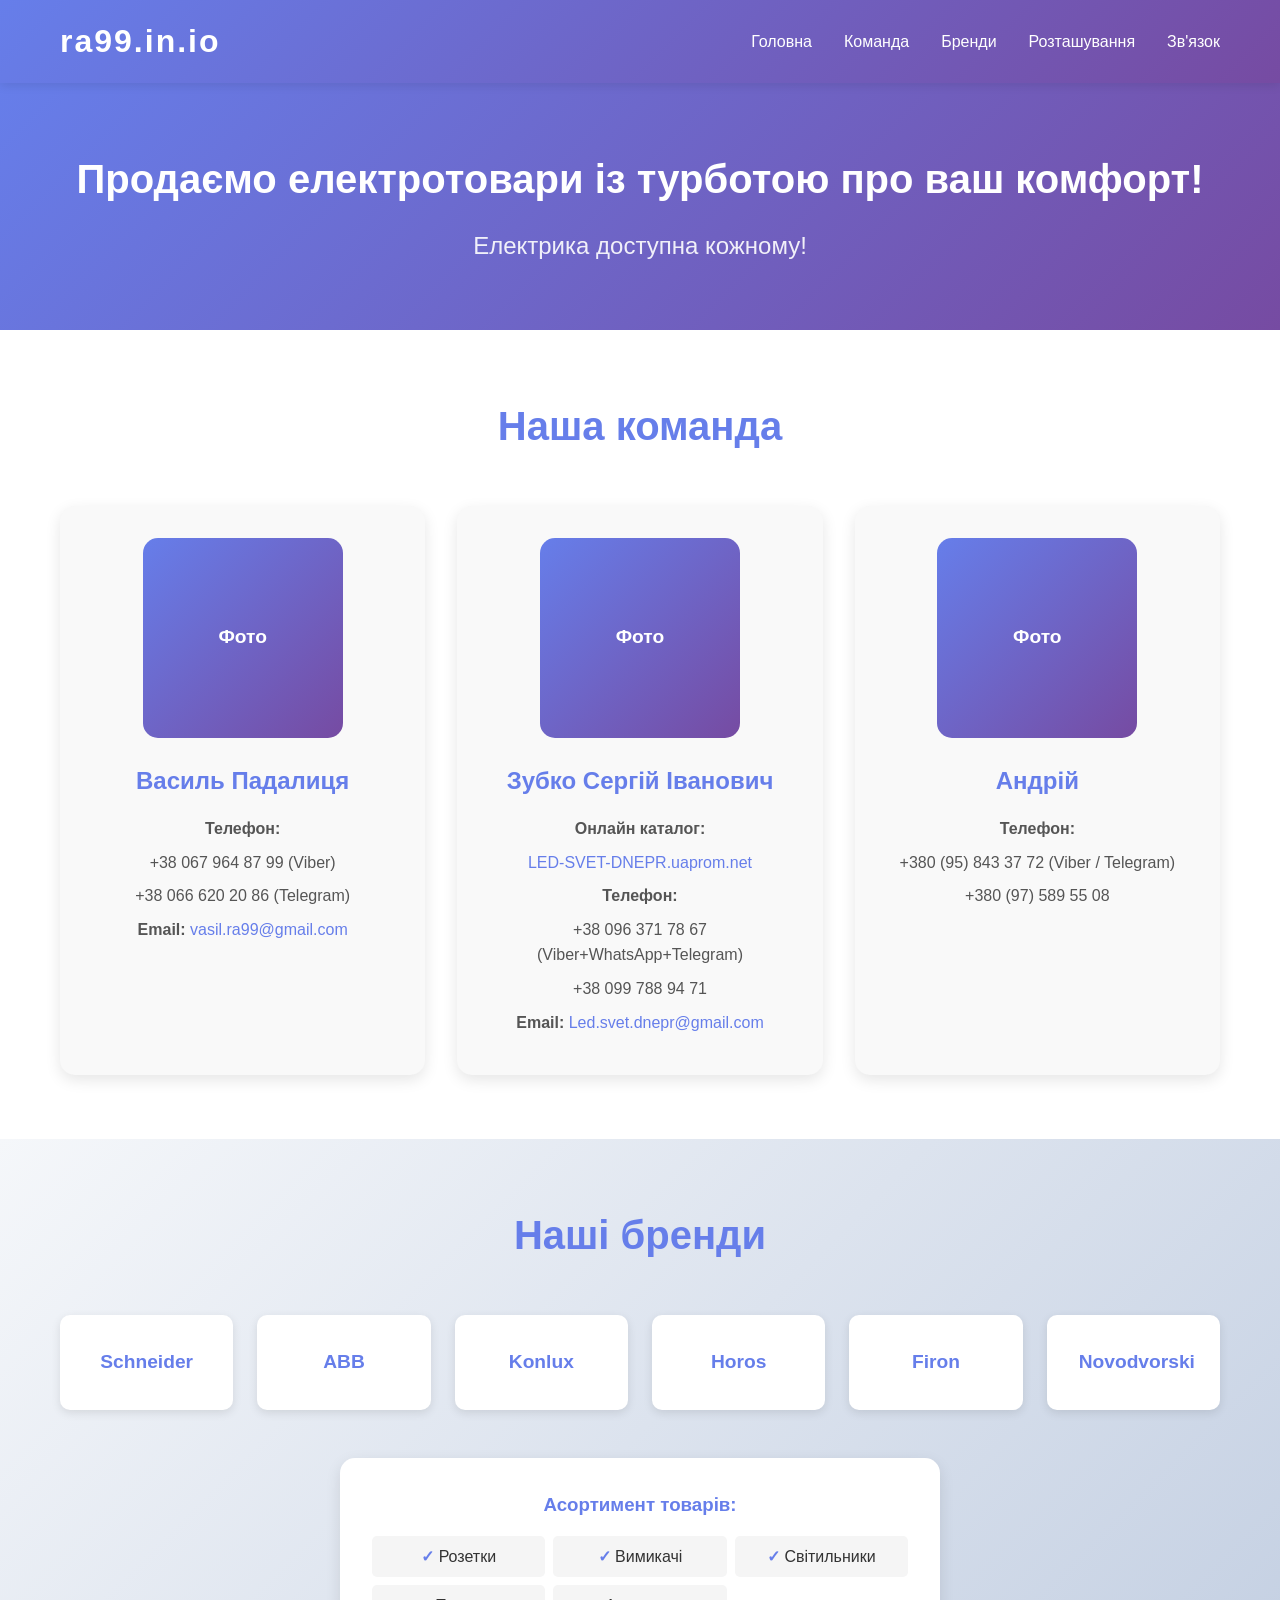
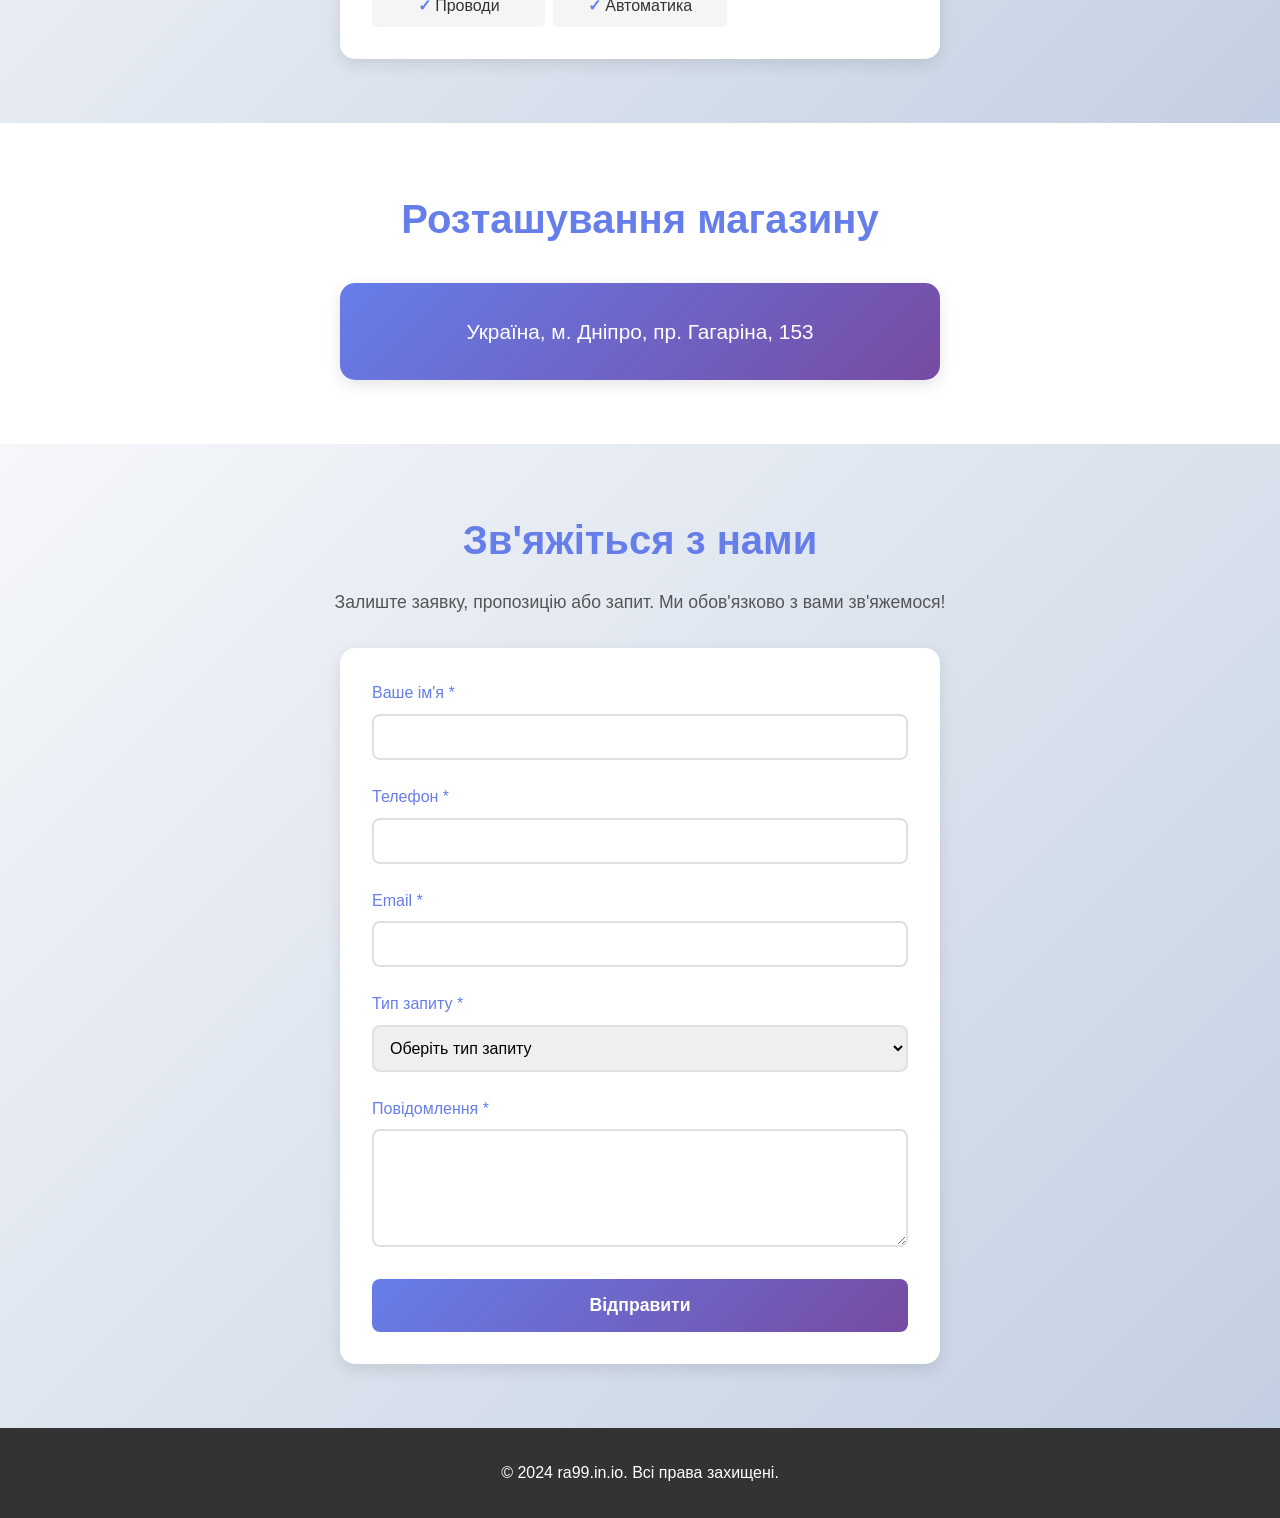
==== index.html @ a1eff592 "Add files via upload" ====
<!DOCTYPE html>
<html lang="uk">
<head>
    <meta charset="UTF-8">
    <meta name="viewport" content="width=device-width, initial-scale=1.0">
    <title>ra99.in.io - Електротовари</title>
    <link rel="stylesheet" href="styles.css">
</head>
<body>
    <header>
        <div class="container">
            <h1 class="logo">ra99.in.io</h1>
            <nav>
                <ul>
                    <li><a href="#home">Головна</a></li>
                    <li><a href="#team">Команда</a></li>
                    <li><a href="#brands">Бренди</a></li>
                    <li><a href="#location">Розташування</a></li>
                    <li><a href="#contact">Зв'язок</a></li>
                </ul>
            </nav>
        </div>
    </header>

    <main>
        <section id="home" class="hero">
            <div class="container">
                <h2>Продаємо електротовари із турботою про ваш комфорт!</h2>
                <p class="tagline">Електрика доступна кожному!</p>
            </div>
        </section>

        <section id="team" class="team-section">
            <div class="container">
                <h2>Наша команда</h2>
                <div class="team-grid">
                    <div class="team-member">
                        <div class="photo-placeholder">
                            <span>Фото</span>
                        </div>
                        <div class="member-info">
                            <h3>Василь Падалиця</h3>
                            <div class="contacts">
                                <p><strong>Телефон:</strong></p>
                                <p>+38 067 964 87 99 (Viber)</p>
                                <p>+38 066 620 20 86 (Telegram)</p>
                                <p><strong>Email:</strong> <a href="mailto:vasil.ra99@gmail.com">vasil.ra99@gmail.com</a></p>
                            </div>
                        </div>
                    </div>

                    <div class="team-member">
                        <div class="photo-placeholder">
                            <span>Фото</span>
                        </div>
                        <div class="member-info">
                            <h3>Зубко Сергій Іванович</h3>
                            <div class="contacts">
                                <p><strong>Онлайн каталог:</strong></p>
                                <p><a href="https://LED-SVET-DNEPR.uaprom.net" target="_blank">LED-SVET-DNEPR.uaprom.net</a></p>
                                <p><strong>Телефон:</strong></p>
                                <p>+38 096 371 78 67 (Viber+WhatsApp+Telegram)</p>
                                <p>+38 099 788 94 71</p>
                                <p><strong>Email:</strong> <a href="mailto:Led.svet.dnepr@gmail.com">Led.svet.dnepr@gmail.com</a></p>
                            </div>
                        </div>
                    </div>

                    <div class="team-member">
                        <div class="photo-placeholder">
                            <span>Фото</span>
                        </div>
                        <div class="member-info">
                            <h3>Андрій</h3>
                            <div class="contacts">
                                <p><strong>Телефон:</strong></p>
                                <p>+380 (95) 843 37 72 (Viber / Telegram)</p>
                                <p>+380 (97) 589 55 08</p>
                            </div>
                        </div>
                    </div>
                </div>
            </div>
        </section>

        <section id="brands" class="brands-section">
            <div class="container">
                <h2>Наші бренди</h2>
                <div class="brands-grid">
                    <div class="brand-card">Schneider</div>
                    <div class="brand-card">ABB</div>
                    <div class="brand-card">Konlux</div>
                    <div class="brand-card">Horos</div>
                    <div class="brand-card">Firon</div>
                    <div class="brand-card">Novodvorski</div>
                </div>
                <div class="products-info">
                    <h3>Асортимент товарів:</h3>
                    <ul>
                        <li>Розетки</li>
                        <li>Вимикачі</li>
                        <li>Світильники</li>
                        <li>Проводи</li>
                        <li>Автоматика</li>
                    </ul>
                </div>
            </div>
        </section>

        <section id="location" class="location-section">
            <div class="container">
                <h2>Розташування магазину</h2>
                <div class="address-card">
                    <p class="address">Україна, м. Дніпро, пр. Гагаріна, 153</p>
                </div>
            </div>
        </section>

        <section id="contact" class="contact-section">
            <div class="container">
                <h2>Зв'яжіться з нами</h2>
                <p class="form-description">Залиште заявку, пропозицію або запит. Ми обов'язково з вами зв'яжемося!</p>
                <form id="contactForm" class="contact-form">
                    <div class="form-group">
                        <label for="name">Ваше ім'я *</label>
                        <input type="text" id="name" name="name" required>
                    </div>
                    <div class="form-group">
                        <label for="phone">Телефон *</label>
                        <input type="tel" id="phone" name="phone" required>
                    </div>
                    <div class="form-group">
                        <label for="email">Email *</label>
                        <input type="email" id="email" name="email" required>
                    </div>
                    <div class="form-group">
                        <label for="type">Тип запиту *</label>
                        <select id="type" name="type" required>
                            <option value="">Оберіть тип запиту</option>
                            <option value="order">Замовлення</option>
                            <option value="proposal">Пропозиція</option>
                            <option value="review">Відгук</option>
                            <option value="complaint">Скарга</option>
                            <option value="other">Інше</option>
                        </select>
                    </div>
                    <div class="form-group">
                        <label for="message">Повідомлення *</label>
                        <textarea id="message" name="message" rows="5" required></textarea>
                    </div>
                    <button type="submit" class="submit-btn">Відправити</button>
                </form>
                <div id="formMessage" class="form-message"></div>
            </div>
        </section>
    </main>

    <footer>
        <div class="container">
            <p>&copy; 2024 ra99.in.io. Всі права захищені.</p>
        </div>
    </footer>

    <script src="script.js"></script>
</body>
</html>
---- styles.css ----
* {
    margin: 0;
    padding: 0;
    box-sizing: border-box;
}

body {
    font-family: 'Segoe UI', Tahoma, Geneva, Verdana, sans-serif;
    line-height: 1.6;
    color: #333;
    background-color: #f5f5f5;
}

.container {
    max-width: 1200px;
    margin: 0 auto;
    padding: 0 20px;
}

/* Header */
header {
    background: linear-gradient(135deg, #667eea 0%, #764ba2 100%);
    color: white;
    padding: 1rem 0;
    box-shadow: 0 2px 10px rgba(0,0,0,0.1);
    position: sticky;
    top: 0;
    z-index: 1000;
}

header .container {
    display: flex;
    justify-content: space-between;
    align-items: center;
}

.logo {
    font-size: 2rem;
    font-weight: bold;
    letter-spacing: 2px;
}

nav ul {
    list-style: none;
    display: flex;
    gap: 2rem;
}

nav a {
    color: white;
    text-decoration: none;
    font-weight: 500;
    transition: opacity 0.3s;
}

nav a:hover {
    opacity: 0.8;
}

/* Hero Section */
.hero {
    background: linear-gradient(135deg, #667eea 0%, #764ba2 100%);
    color: white;
    padding: 4rem 0;
    text-align: center;
}

.hero h2 {
    font-size: 2.5rem;
    margin-bottom: 1rem;
}

.tagline {
    font-size: 1.5rem;
    opacity: 0.9;
}

/* Team Section */
.team-section {
    padding: 4rem 0;
    background: white;
}

.team-section h2 {
    text-align: center;
    font-size: 2.5rem;
    margin-bottom: 3rem;
    color: #667eea;
}

.team-grid {
    display: grid;
    grid-template-columns: repeat(auto-fit, minmax(300px, 1fr));
    gap: 2rem;
}

.team-member {
    background: #f9f9f9;
    border-radius: 15px;
    padding: 2rem;
    box-shadow: 0 5px 15px rgba(0,0,0,0.1);
    transition: transform 0.3s, box-shadow 0.3s;
}

.team-member:hover {
    transform: translateY(-5px);
    box-shadow: 0 10px 25px rgba(0,0,0,0.15);
}

.photo-placeholder {
    width: 200px;
    height: 200px;
    margin: 0 auto 1.5rem;
    background: linear-gradient(135deg, #667eea 0%, #764ba2 100%);
    border-radius: 15px;
    display: flex;
    align-items: center;
    justify-content: center;
    color: white;
    font-size: 1.2rem;
    font-weight: bold;
}

.member-info h3 {
    color: #667eea;
    margin-bottom: 1rem;
    font-size: 1.5rem;
    text-align: center;
}

.contacts {
    text-align: center;
}

.contacts p {
    margin: 0.5rem 0;
    color: #555;
}

.contacts a {
    color: #667eea;
    text-decoration: none;
}

.contacts a:hover {
    text-decoration: underline;
}

/* Brands Section */
.brands-section {
    padding: 4rem 0;
    background: linear-gradient(135deg, #f5f7fa 0%, #c3cfe2 100%);
}

.brands-section h2 {
    text-align: center;
    font-size: 2.5rem;
    margin-bottom: 3rem;
    color: #667eea;
}

.brands-grid {
    display: grid;
    grid-template-columns: repeat(auto-fit, minmax(150px, 1fr));
    gap: 1.5rem;
    margin-bottom: 3rem;
}

.brand-card {
    background: white;
    padding: 2rem;
    border-radius: 10px;
    text-align: center;
    font-weight: bold;
    font-size: 1.2rem;
    color: #667eea;
    box-shadow: 0 3px 10px rgba(0,0,0,0.1);
    transition: transform 0.3s, box-shadow 0.3s;
}

.brand-card:hover {
    transform: translateY(-5px);
    box-shadow: 0 5px 20px rgba(0,0,0,0.15);
}

.products-info {
    background: white;
    padding: 2rem;
    border-radius: 15px;
    box-shadow: 0 5px 15px rgba(0,0,0,0.1);
    max-width: 600px;
    margin: 0 auto;
}

.products-info h3 {
    color: #667eea;
    margin-bottom: 1rem;
    text-align: center;
}

.products-info ul {
    list-style: none;
    display: grid;
    grid-template-columns: repeat(auto-fit, minmax(150px, 1fr));
    gap: 0.5rem;
}

.products-info li {
    padding: 0.5rem;
    background: #f5f5f5;
    border-radius: 5px;
    text-align: center;
}

.products-info li:before {
    content: "✓ ";
    color: #667eea;
    font-weight: bold;
}

/* Location Section */
.location-section {
    padding: 4rem 0;
    background: white;
}

.location-section h2 {
    text-align: center;
    font-size: 2.5rem;
    margin-bottom: 2rem;
    color: #667eea;
}

.address-card {
    background: linear-gradient(135deg, #667eea 0%, #764ba2 100%);
    color: white;
    padding: 2rem;
    border-radius: 15px;
    text-align: center;
    max-width: 600px;
    margin: 0 auto;
    box-shadow: 0 5px 15px rgba(0,0,0,0.1);
}

.address {
    font-size: 1.3rem;
    font-weight: 500;
}

/* Contact Section */
.contact-section {
    padding: 4rem 0;
    background: linear-gradient(135deg, #f5f7fa 0%, #c3cfe2 100%);
}

.contact-section h2 {
    text-align: center;
    font-size: 2.5rem;
    margin-bottom: 1rem;
    color: #667eea;
}

.form-description {
    text-align: center;
    margin-bottom: 2rem;
    color: #555;
    font-size: 1.1rem;
}

.contact-form {
    max-width: 600px;
    margin: 0 auto;
    background: white;
    padding: 2rem;
    border-radius: 15px;
    box-shadow: 0 5px 15px rgba(0,0,0,0.1);
}

.form-group {
    margin-bottom: 1.5rem;
}

.form-group label {
    display: block;
    margin-bottom: 0.5rem;
    color: #667eea;
    font-weight: 500;
}

.form-group input,
.form-group select,
.form-group textarea {
    width: 100%;
    padding: 0.75rem;
    border: 2px solid #e0e0e0;
    border-radius: 8px;
    font-size: 1rem;
    transition: border-color 0.3s;
    font-family: inherit;
}

.form-group input:focus,
.form-group select:focus,
.form-group textarea:focus {
    outline: none;
    border-color: #667eea;
}

.submit-btn {
    width: 100%;
    padding: 1rem;
    background: linear-gradient(135deg, #667eea 0%, #764ba2 100%);
    color: white;
    border: none;
    border-radius: 8px;
    font-size: 1.1rem;
    font-weight: bold;
    cursor: pointer;
    transition: transform 0.3s, box-shadow 0.3s;
}

.submit-btn:hover {
    transform: translateY(-2px);
    box-shadow: 0 5px 15px rgba(102, 126, 234, 0.4);
}

.submit-btn:active {
    transform: translateY(0);
}

.form-message {
    margin-top: 1rem;
    padding: 1rem;
    border-radius: 8px;
    text-align: center;
    display: none;
}

.form-message.success {
    background: #d4edda;
    color: #155724;
    border: 1px solid #c3e6cb;
    display: block;
}

.form-message.error {
    background: #f8d7da;
    color: #721c24;
    border: 1px solid #f5c6cb;
    display: block;
}

/* Footer */
footer {
    background: #333;
    color: white;
    text-align: center;
    padding: 2rem 0;
}

/* Responsive */
@media (max-width: 768px) {
    header .container {
        flex-direction: column;
        gap: 1rem;
    }

    nav ul {
        flex-direction: column;
        gap: 0.5rem;
        text-align: center;
    }

    .hero h2 {
        font-size: 1.8rem;
    }

    .tagline {
        font-size: 1.2rem;
    }

    .team-grid {
        grid-template-columns: 1fr;
    }

    .brands-grid {
        grid-template-columns: repeat(2, 1fr);
    }
}
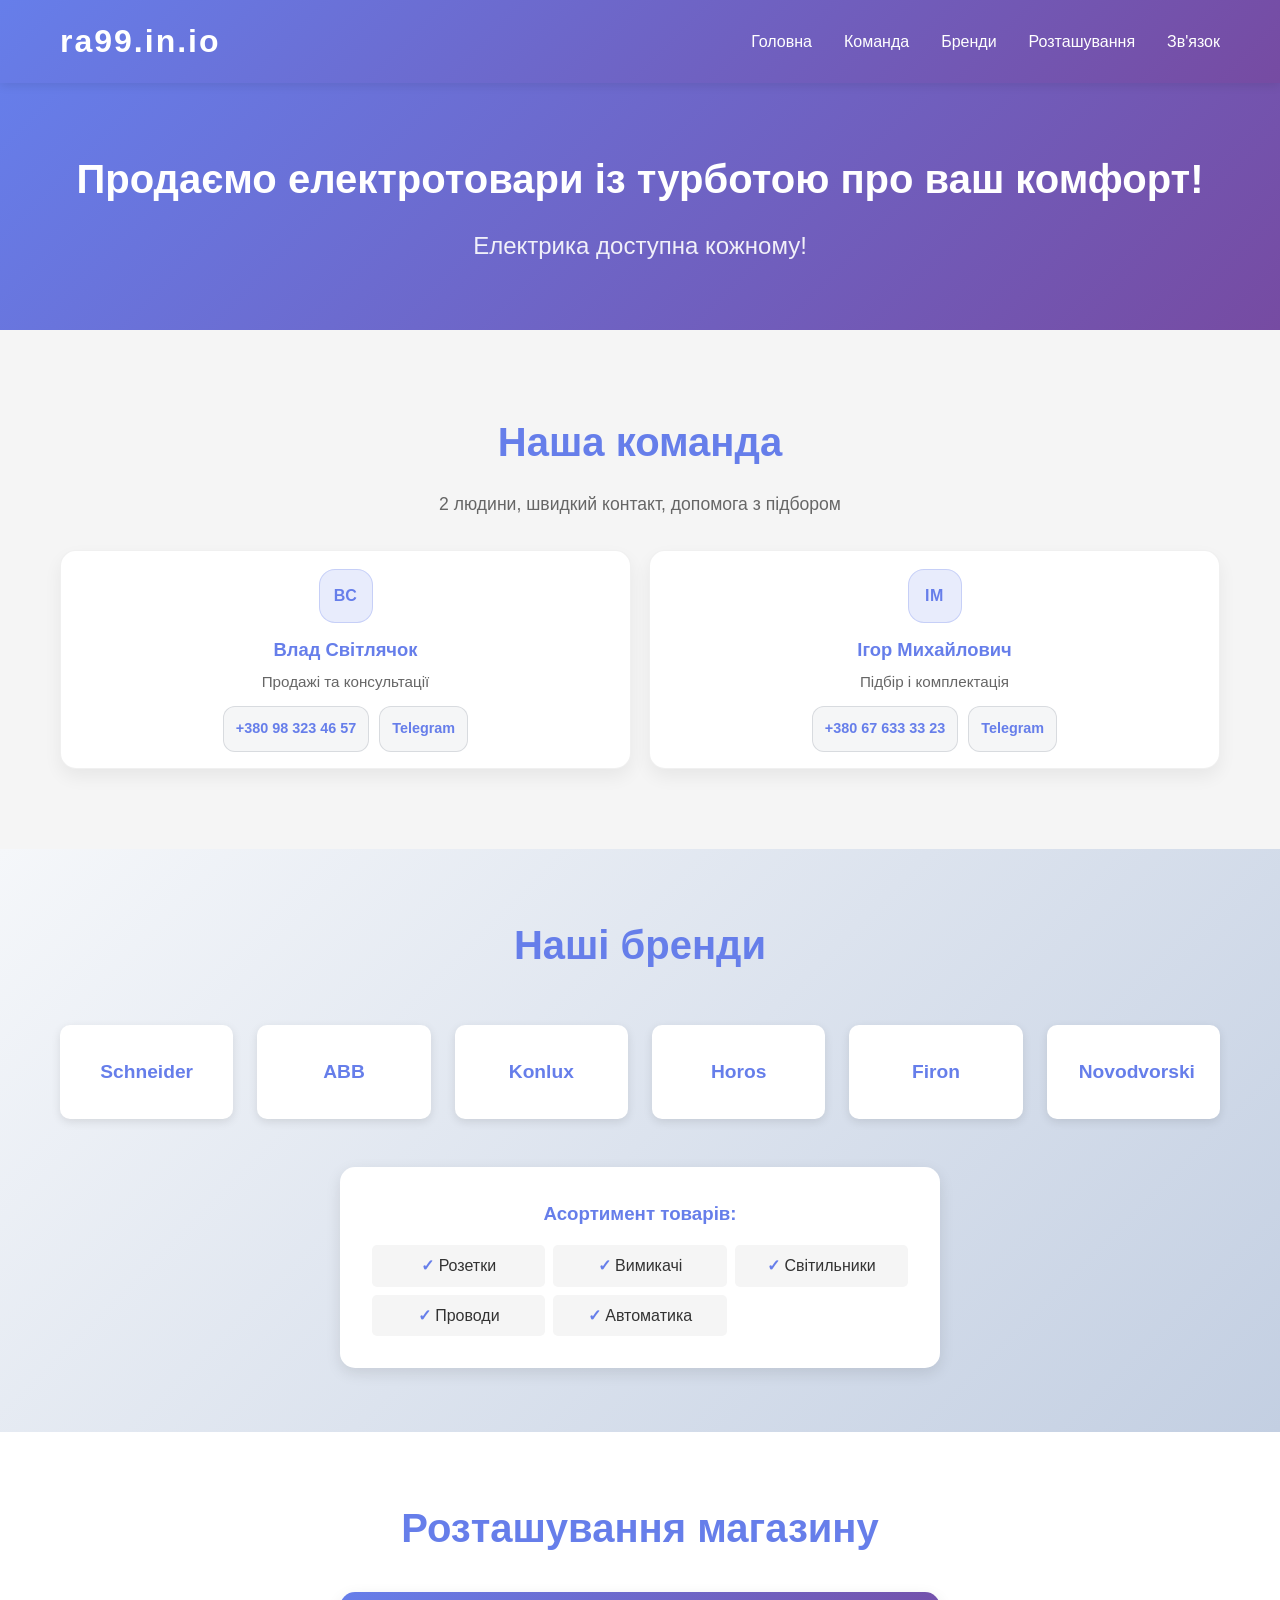
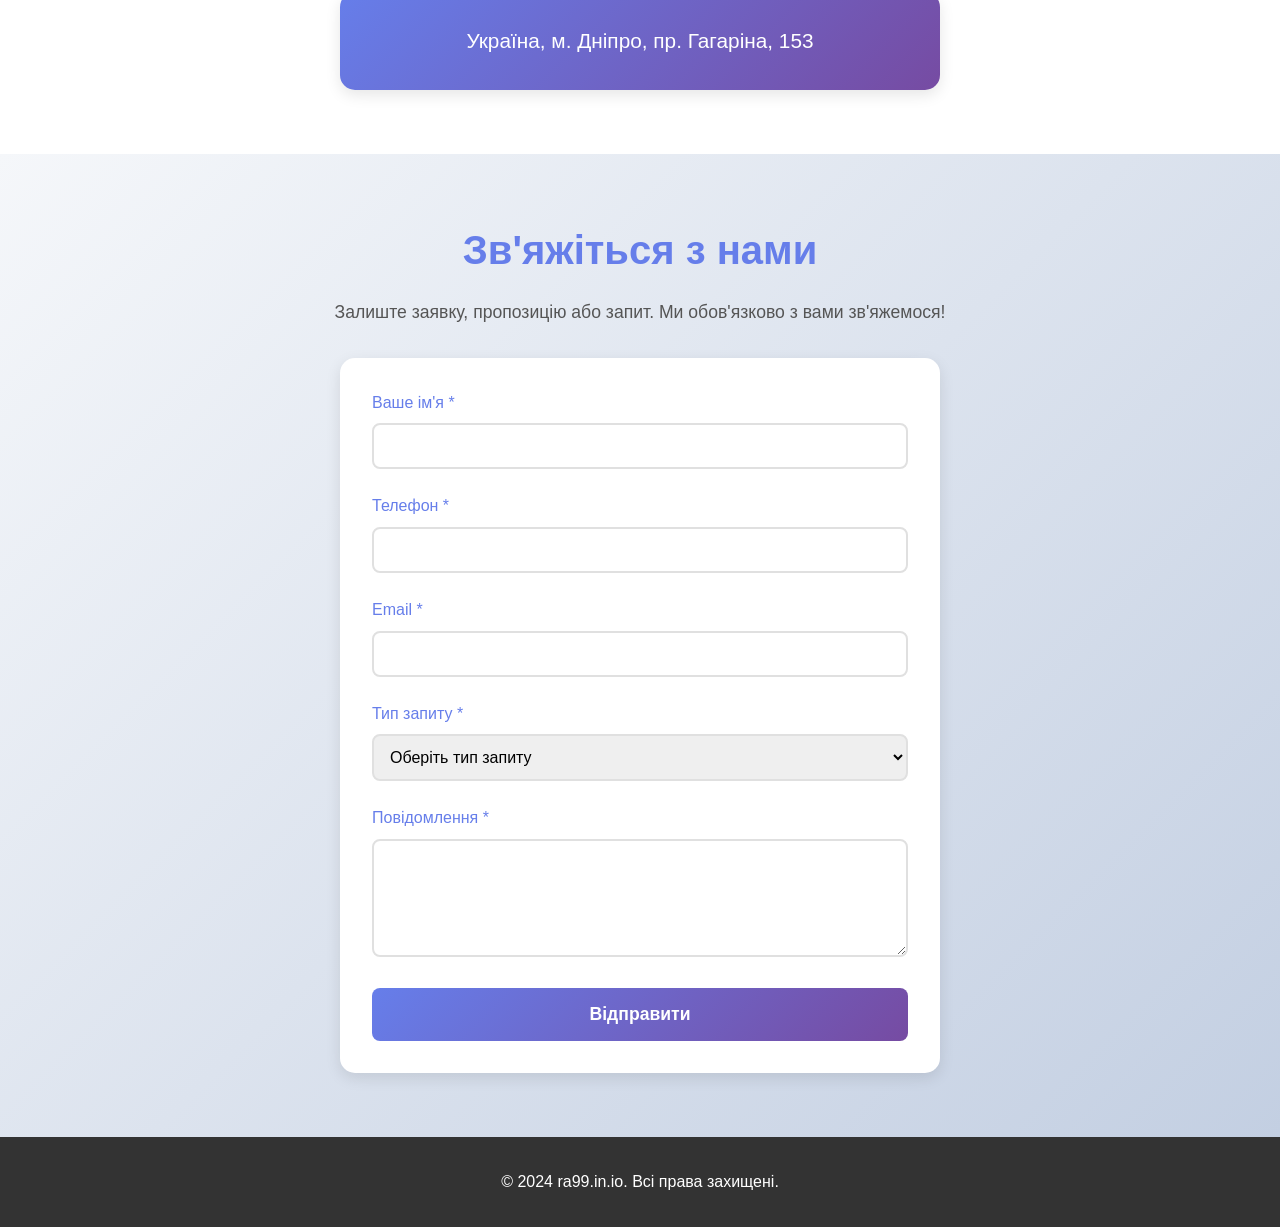
==== commit 07e75dce: "Add files via upload" ====
--- a/index.html
+++ b/index.html
@@ -1,5 +1,5 @@
 <!DOCTYPE html>
-<html lang="uk">
+<html lang="uk" id="htmlLang">
 <head>
     <meta charset="UTF-8">
     <meta name="viewport" content="width=device-width, initial-scale=1.0">
@@ -30,55 +30,39 @@
             </div>
         </section>
 
-        <section id="team" class="team-section">
+        <section class="team" id="team">
             <div class="container">
-                <h2>Наша команда</h2>
+                <h2 class="section-title" data-i18n="team.title">Наша команда</h2>
+                <p class="section-subtitle" data-i18n="team.subtitle">2 человека, быстрый контакт, помощь с подбором</p>
+
                 <div class="team-grid">
-                    <div class="team-member">
-                        <div class="photo-placeholder">
-                            <span>Фото</span>
+                    <!-- Влад -->
+                    <article class="team-card">
+                        <div class="avatar">ВС</div>
+                        <h3 class="team-name" data-i18n="team.vlad.name">Влад Світлячок</h3>
+                        <p class="team-role" data-i18n="team.vlad.role">Продажи и консультации</p>
+
+                        <div class="team-links">
+                            <a class="team-link" href="tel:+380983234657">+380 98 323 46 57</a>
+                            <a class="team-link" href="https://t.me/+380983234657" target="_blank" rel="noopener noreferrer">
+                                Telegram
+                            </a>
                         </div>
-                        <div class="member-info">
-                            <h3>Василь Падалиця</h3>
-                            <div class="contacts">
-                                <p><strong>Телефон:</strong></p>
-                                <p>+38 067 964 87 99 (Viber)</p>
-                                <p>+38 066 620 20 86 (Telegram)</p>
-                                <p><strong>Email:</strong> <a href="mailto:vasil.ra99@gmail.com">vasil.ra99@gmail.com</a></p>
-                            </div>
+                    </article>
+
+                    <!-- Ігор -->
+                    <article class="team-card">
+                        <div class="avatar">ІМ</div>
+                        <h3 class="team-name" data-i18n="team.igor.name">Ігор Михайлович</h3>
+                        <p class="team-role" data-i18n="team.igor.role">Подбор и комплектация</p>
+
+                        <div class="team-links">
+                            <a class="team-link" href="tel:+380676333323">+380 67 633 33 23</a>
+                            <a class="team-link" href="https://t.me/+380676333323" target="_blank" rel="noopener noreferrer">
+                                Telegram
+                            </a>
                         </div>
-                    </div>
-
-                    <div class="team-member">
-                        <div class="photo-placeholder">
-                            <span>Фото</span>
-                        </div>
-                        <div class="member-info">
-                            <h3>Зубко Сергій Іванович</h3>
-                            <div class="contacts">
-                                <p><strong>Онлайн каталог:</strong></p>
-                                <p><a href="https://LED-SVET-DNEPR.uaprom.net" target="_blank">LED-SVET-DNEPR.uaprom.net</a></p>
-                                <p><strong>Телефон:</strong></p>
-                                <p>+38 096 371 78 67 (Viber+WhatsApp+Telegram)</p>
-                                <p>+38 099 788 94 71</p>
-                                <p><strong>Email:</strong> <a href="mailto:Led.svet.dnepr@gmail.com">Led.svet.dnepr@gmail.com</a></p>
-                            </div>
-                        </div>
-                    </div>
-
-                    <div class="team-member">
-                        <div class="photo-placeholder">
-                            <span>Фото</span>
-                        </div>
-                        <div class="member-info">
-                            <h3>Андрій</h3>
-                            <div class="contacts">
-                                <p><strong>Телефон:</strong></p>
-                                <p>+380 (95) 843 37 72 (Viber / Telegram)</p>
-                                <p>+380 (97) 589 55 08</p>
-                            </div>
-                        </div>
-                    </div>
+                    </article>
                 </div>
             </div>
         </section>
--- a/styles.css
+++ b/styles.css
@@ -4,11 +4,18 @@
     box-sizing: border-box;
 }
 
+:root {
+    --primary-color: #667eea;
+    --secondary-color: #ffffff;
+    --bg-light: #f5f5f5;
+    --text-light: #666;
+}
+
 body {
     font-family: 'Segoe UI', Tahoma, Geneva, Verdana, sans-serif;
     line-height: 1.6;
     color: #333;
-    background-color: #f5f5f5;
+    background-color: var(--bg-light);
 }
 
 .container {
@@ -76,74 +83,97 @@
 }
 
 /* Team Section */
-.team-section {
-    padding: 4rem 0;
-    background: white;
-}
-
-.team-section h2 {
+.team {
+    padding: 5rem 0;
+    background: var(--bg-light);
+}
+
+.team .section-title {
     text-align: center;
     font-size: 2.5rem;
-    margin-bottom: 3rem;
-    color: #667eea;
+    margin-bottom: 1rem;
+    color: var(--primary-color);
+}
+
+.team .section-subtitle {
+    text-align: center;
+    color: var(--text-light);
+    margin-bottom: 2rem;
+    font-size: 1.1rem;
 }
 
 .team-grid {
     display: grid;
-    grid-template-columns: repeat(auto-fit, minmax(300px, 1fr));
-    gap: 2rem;
-}
-
-.team-member {
-    background: #f9f9f9;
-    border-radius: 15px;
-    padding: 2rem;
-    box-shadow: 0 5px 15px rgba(0,0,0,0.1);
-    transition: transform 0.3s, box-shadow 0.3s;
-}
-
-.team-member:hover {
-    transform: translateY(-5px);
-    box-shadow: 0 10px 25px rgba(0,0,0,0.15);
-}
-
-.photo-placeholder {
-    width: 200px;
-    height: 200px;
-    margin: 0 auto 1.5rem;
-    background: linear-gradient(135deg, #667eea 0%, #764ba2 100%);
-    border-radius: 15px;
+    grid-template-columns: repeat(2, minmax(0, 1fr));
+    gap: 18px;
+    margin-top: 28px;
+}
+
+.team-card {
+    background: var(--secondary-color);
+    border: 1px solid rgba(0,0,0,0.06);
+    border-radius: 16px;
+    padding: 18px 18px 16px;
+    box-shadow: 0 8px 18px rgba(0,0,0,0.06);
+    transition: transform .25s ease, box-shadow .25s ease;
+    text-align: center;
+}
+
+.team-card:hover {
+    transform: translateY(-4px);
+    box-shadow: 0 12px 26px rgba(0,0,0,0.10);
+}
+
+.team-card .avatar {
+    width: 54px;
+    height: 54px;
+    border-radius: 16px;
+    display: grid;
+    place-items: center;
+    font-weight: 800;
+    letter-spacing: 0.5px;
+    margin: 0 auto 12px;
+    background: rgba(102, 126, 234, 0.15);
+    border: 1px solid rgba(102, 126, 234, 0.25);
+    color: var(--primary-color);
+}
+
+.team-name {
+    font-size: 1.15rem;
+    font-weight: 700;
+    margin-bottom: 6px;
+    color: var(--primary-color);
+}
+
+.team-role {
+    color: var(--text-light);
+    margin-bottom: 12px;
+    font-size: 0.95rem;
+}
+
+.team-links {
     display: flex;
-    align-items: center;
+    gap: 10px;
     justify-content: center;
-    color: white;
-    font-size: 1.2rem;
-    font-weight: bold;
-}
-
-.member-info h3 {
-    color: #667eea;
-    margin-bottom: 1rem;
-    font-size: 1.5rem;
-    text-align: center;
-}
-
-.contacts {
-    text-align: center;
-}
-
-.contacts p {
-    margin: 0.5rem 0;
-    color: #555;
-}
-
-.contacts a {
-    color: #667eea;
+    flex-wrap: wrap;
+}
+
+.team-link {
+    display: inline-block;
+    padding: 10px 12px;
+    border-radius: 12px;
+    border: 1px solid rgba(11,31,51,0.12);
+    background: rgba(11,31,51,0.04);
     text-decoration: none;
-}
-
-.contacts a:hover {
-    text-decoration: underline;
+    color: var(--primary-color);
+    font-weight: 600;
+    transition: transform .2s ease, background .2s ease;
+    font-size: 0.9rem;
+}
+
+.team-link:hover {
+    transform: translateY(-2px);
+    background: rgba(102, 126, 234, 0.12);
 }
 
 /* Brands Section */
@@ -382,6 +412,10 @@
     .team-grid {
         grid-template-columns: 1fr;
     }
+    
+    .team {
+        padding: 3rem 0;
+    }
 
     .brands-grid {
         grid-template-columns: repeat(2, 1fr);
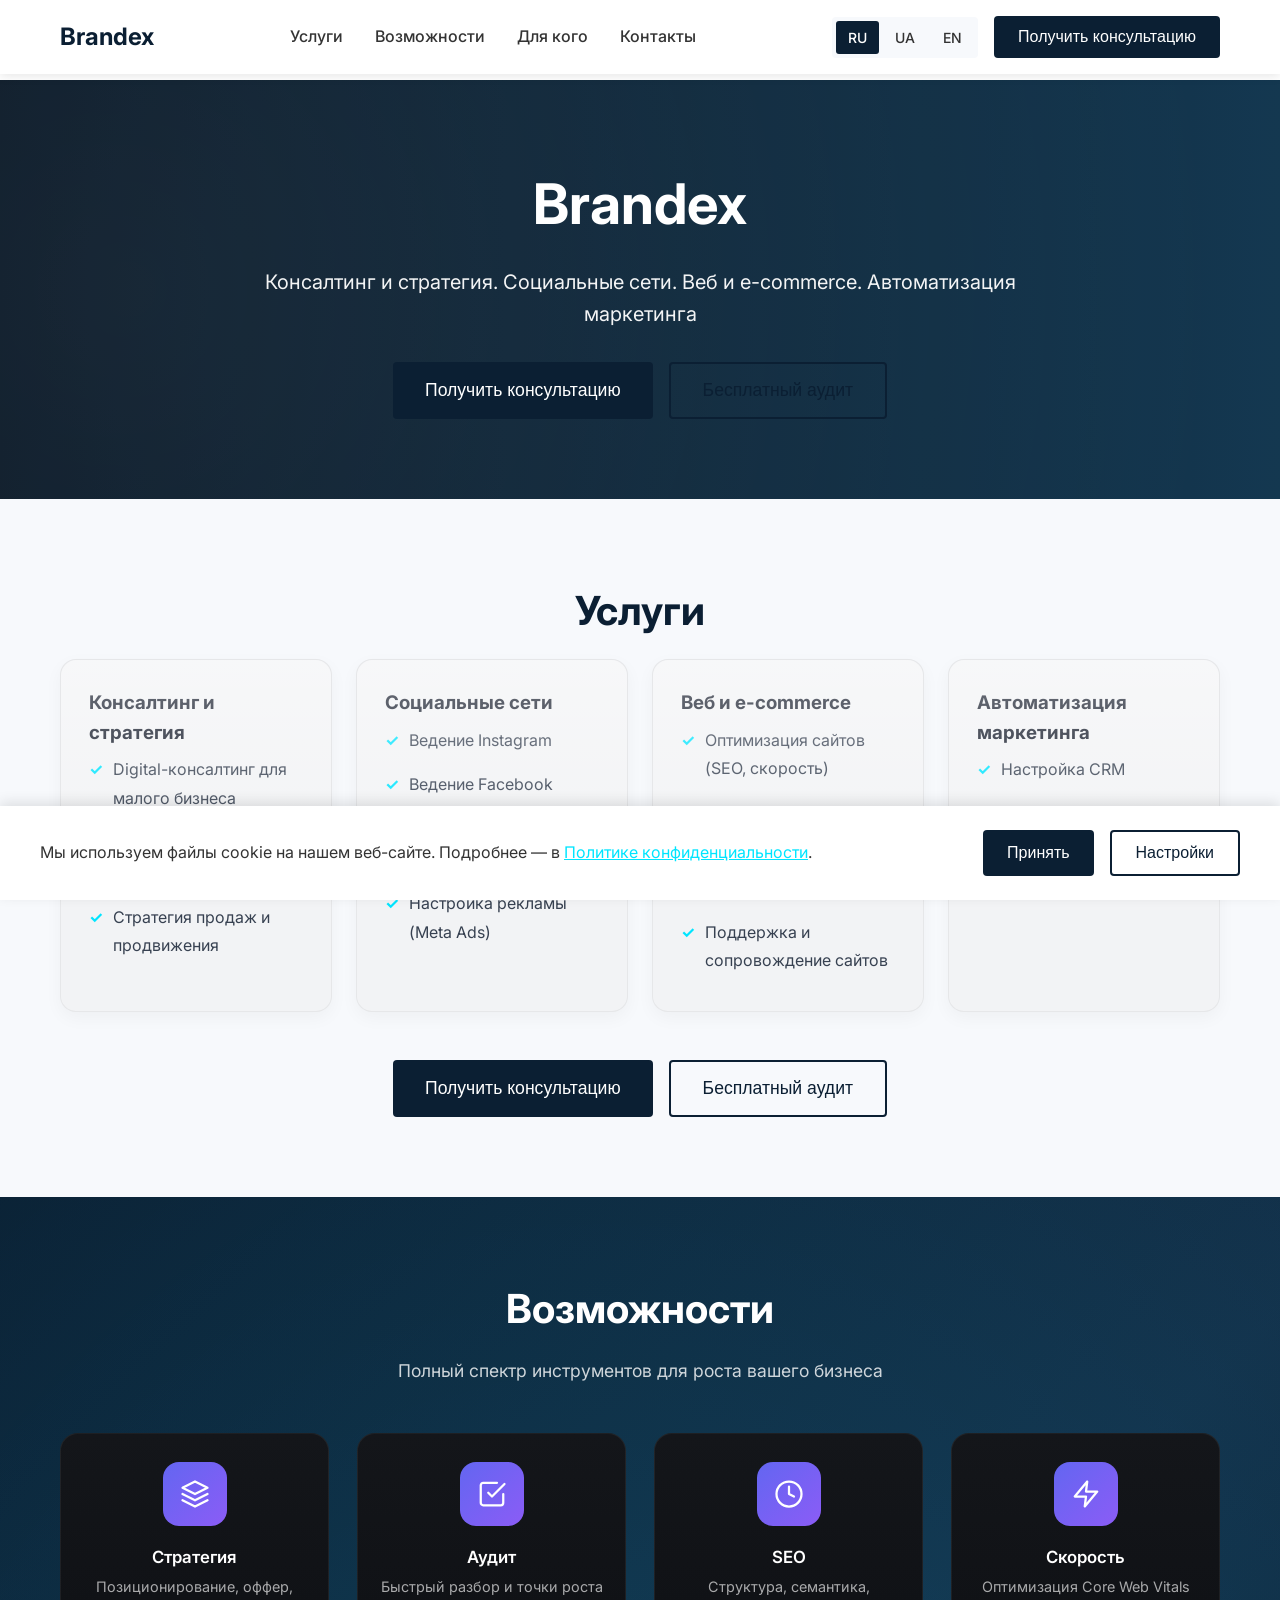
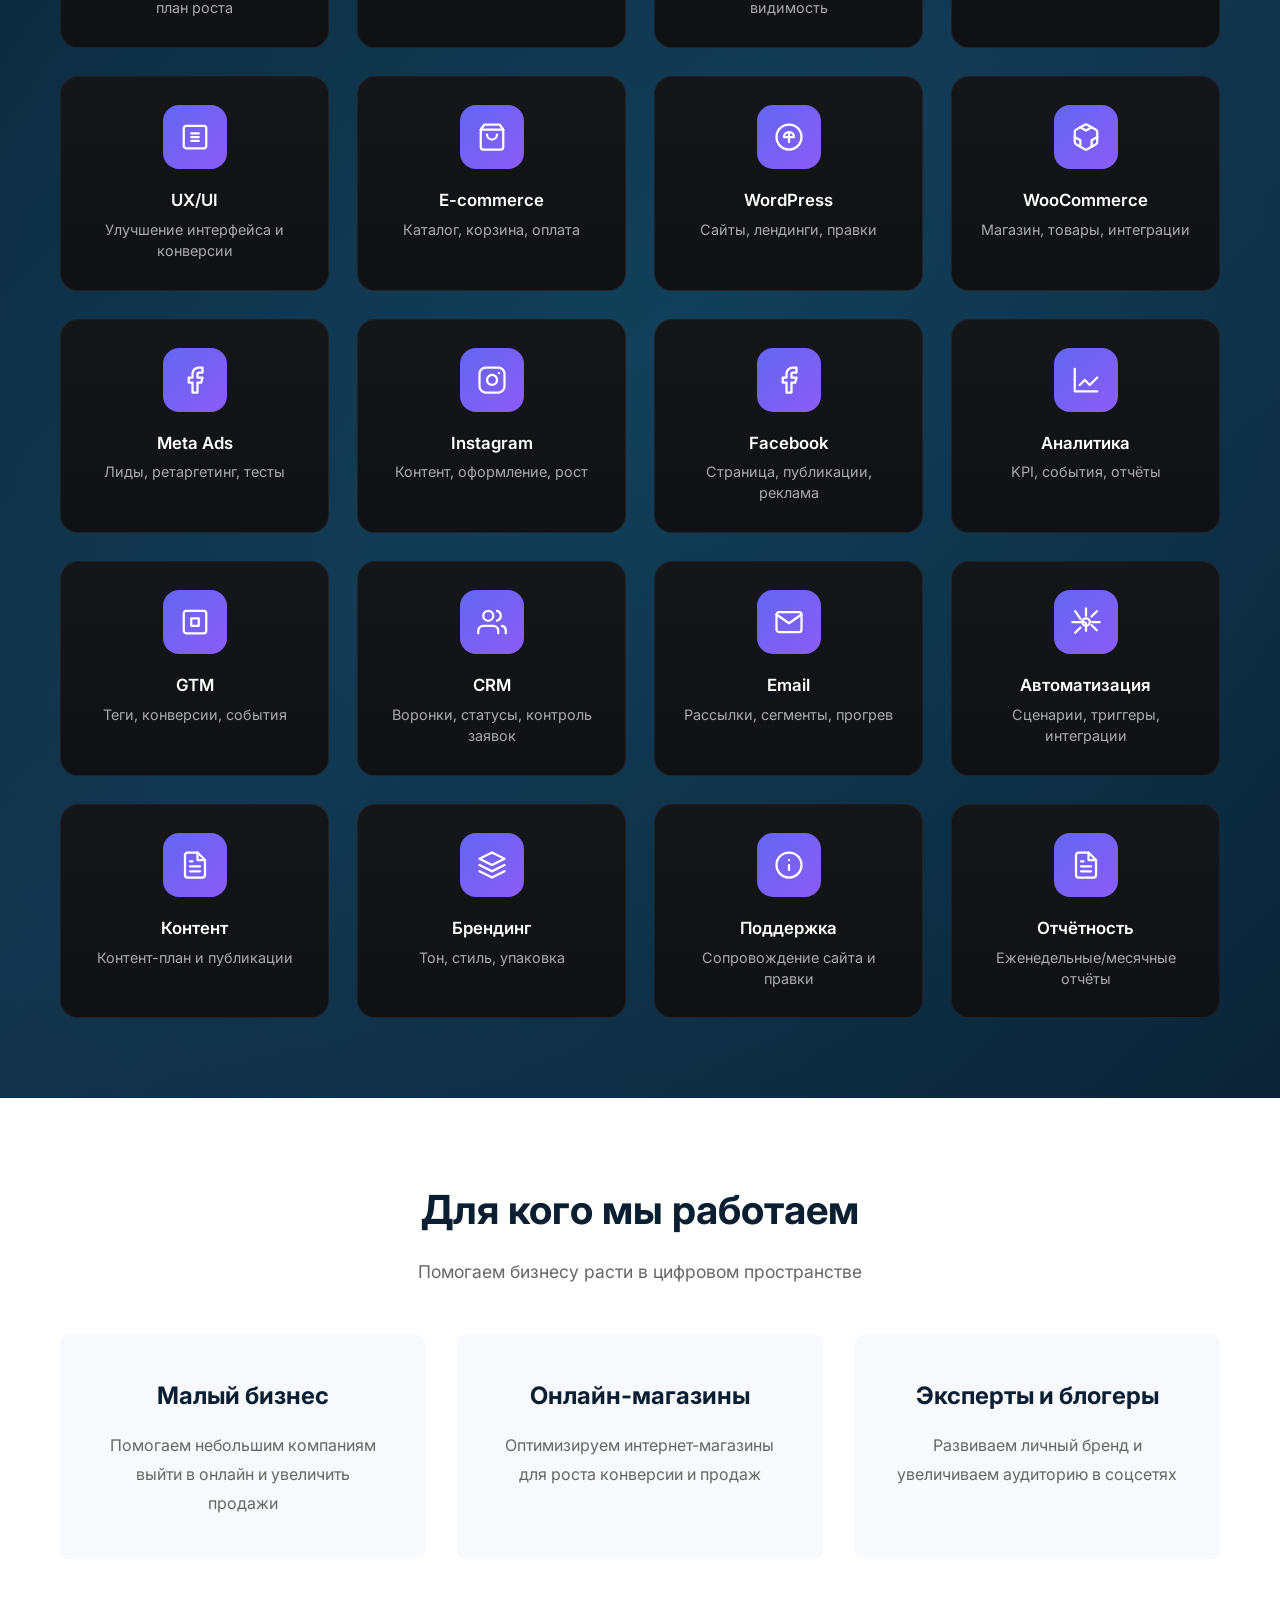
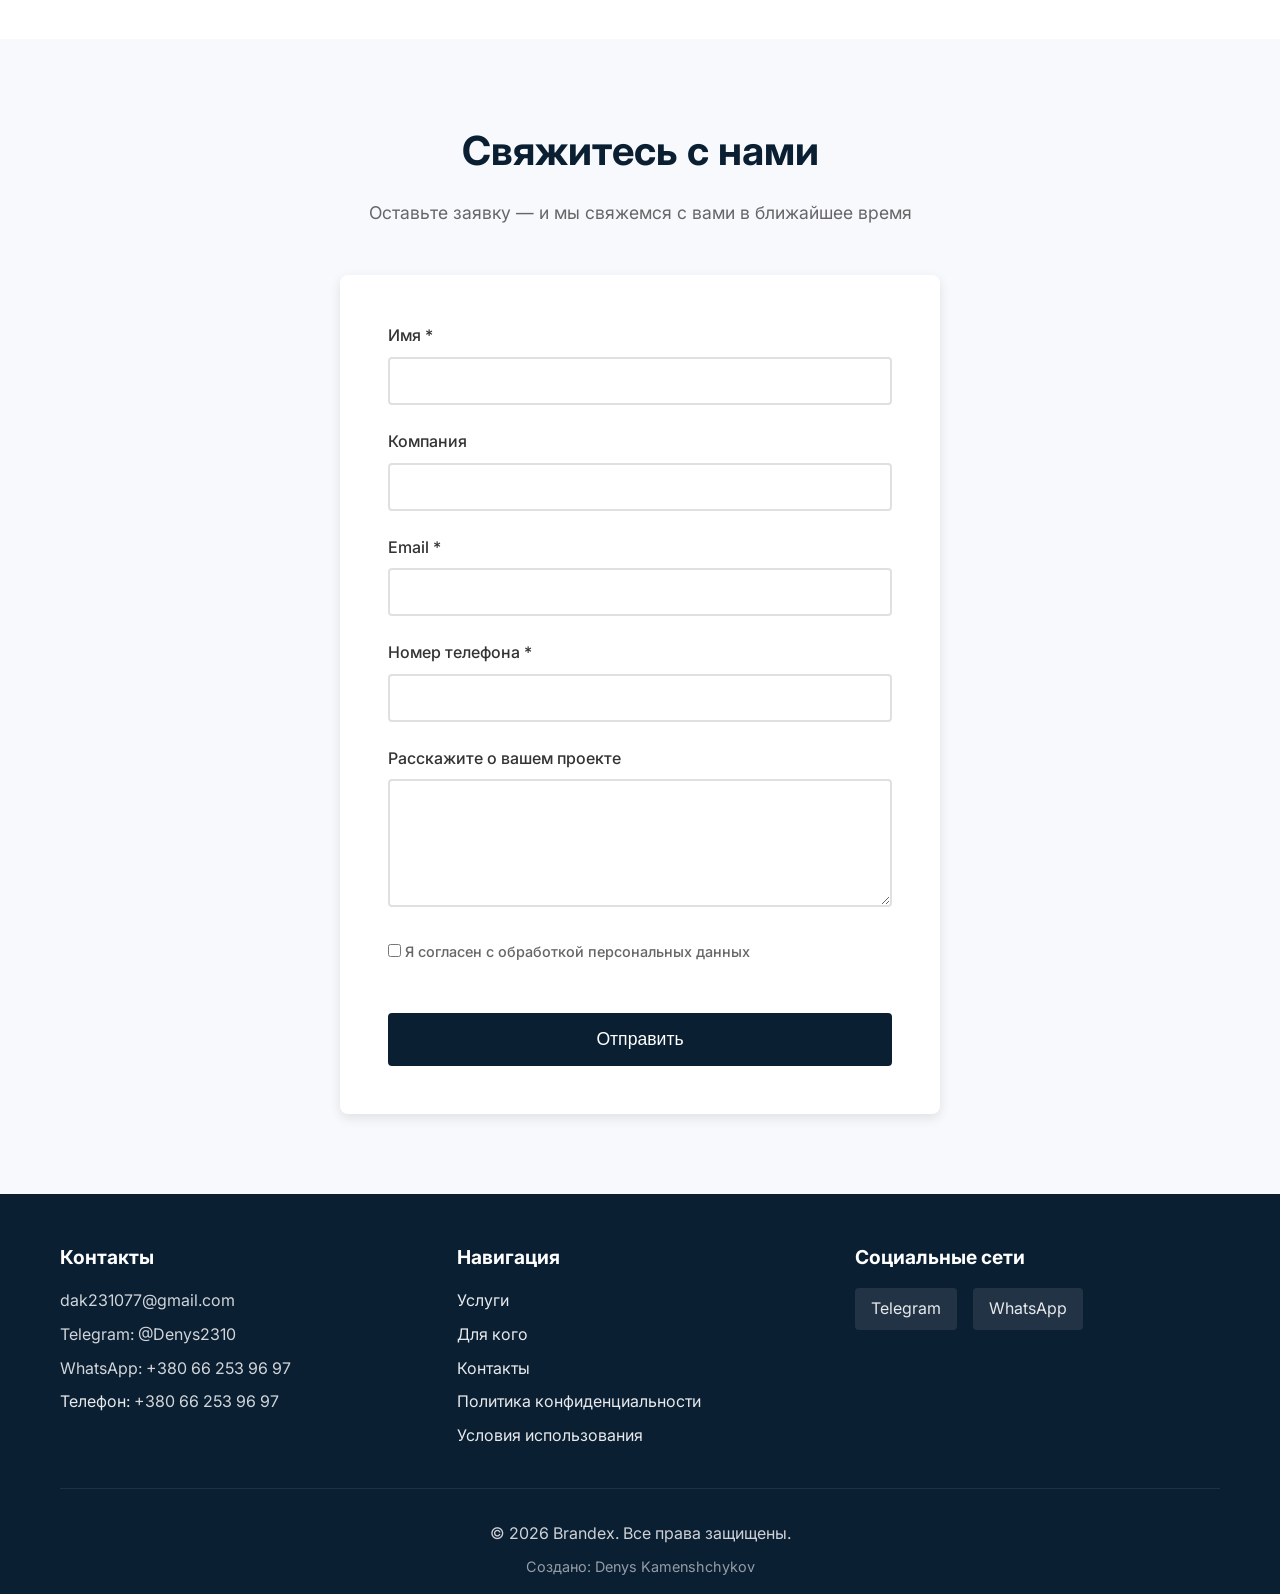
==== commit a0b4a84c: "Add files via upload" ====
--- a/index.html
+++ b/index.html
@@ -1,149 +1,482 @@
 <!DOCTYPE html>
-<html lang="uk" id="htmlLang">
+<html lang="ru" id="htmlLang">
 <head>
     <meta charset="UTF-8">
     <meta name="viewport" content="width=device-width, initial-scale=1.0">
-    <title>ra99.in.io - Електротовари</title>
+    <meta name="description" content="Консалтинг и стратегия, ведение Instagram и Facebook, оптимизация сайтов и интернет-магазинов, автоматизация маркетинга.">
+    <title>Brandex — Digital консалтинг и маркетинг</title>
     <link rel="stylesheet" href="styles.css">
+    <link rel="preconnect" href="https://fonts.googleapis.com">
+    <link rel="preconnect" href="https://fonts.gstatic.com" crossorigin>
+    <link href="https://fonts.googleapis.com/css2?family=Inter:wght@300;400;500;600;700&display=swap" rel="stylesheet">
 </head>
 <body>
-    <header>
-        <div class="container">
-            <h1 class="logo">ra99.in.io</h1>
-            <nav>
-                <ul>
-                    <li><a href="#home">Головна</a></li>
-                    <li><a href="#team">Команда</a></li>
-                    <li><a href="#brands">Бренди</a></li>
-                    <li><a href="#location">Розташування</a></li>
-                    <li><a href="#contact">Зв'язок</a></li>
+    <!-- Header -->
+    <header class="header">
+        <div class="container">
+            <nav class="nav">
+                <div class="logo">
+                    <a href="./">Brandex</a>
+                </div>
+                <ul class="nav-menu" id="navMenu">
+                    <li><a href="#services" data-i18n="nav.services">Услуги</a></li>
+                    <li><a href="#stack" data-i18n="nav.stack">Возможности</a></li>
+                    <li><a href="#clients" data-i18n="nav.clients">Для кого</a></li>
+                    <li><a href="#contact" data-i18n="nav.contact">Контакты</a></li>
                 </ul>
+                <div class="nav-right">
+                    <div class="lang-switcher" id="langSwitcher">
+                        <button type="button" class="lang-btn" data-lang="ru" aria-label="Русский">RU</button>
+                        <button type="button" class="lang-btn" data-lang="uk" aria-label="Українська">UA</button>
+                        <button type="button" class="lang-btn" data-lang="en" aria-label="English">EN</button>
+                    </div>
+                    <button type="button" class="btn-primary nav-btn" id="contactBtn" data-i18n="nav.cta">Получить консультацию</button>
+                </div>
+                <button type="button" class="mobile-menu-toggle" id="mobileMenuToggle" data-i18n-aria="nav.menu" aria-label="Меню" aria-expanded="false">
+                    <span></span>
+                    <span></span>
+                    <span></span>
+                </button>
             </nav>
         </div>
     </header>
 
-    <main>
-        <section id="home" class="hero">
-            <div class="container">
-                <h2>Продаємо електротовари із турботою про ваш комфорт!</h2>
-                <p class="tagline">Електрика доступна кожному!</p>
-            </div>
-        </section>
-
-        <section class="team" id="team">
-            <div class="container">
-                <h2 class="section-title" data-i18n="team.title">Наша команда</h2>
-                <p class="section-subtitle" data-i18n="team.subtitle">2 человека, быстрый контакт, помощь с подбором</p>
-
-                <div class="team-grid">
-                    <!-- Влад -->
-                    <article class="team-card">
-                        <div class="avatar">ВС</div>
-                        <h3 class="team-name" data-i18n="team.vlad.name">Влад Світлячок</h3>
-                        <p class="team-role" data-i18n="team.vlad.role">Продажи и консультации</p>
-
-                        <div class="team-links">
-                            <a class="team-link" href="tel:+380983234657">+380 98 323 46 57</a>
-                            <a class="team-link" href="https://t.me/+380983234657" target="_blank" rel="noopener noreferrer">
-                                Telegram
-                            </a>
-                        </div>
-                    </article>
-
-                    <!-- Ігор -->
-                    <article class="team-card">
-                        <div class="avatar">ІМ</div>
-                        <h3 class="team-name" data-i18n="team.igor.name">Ігор Михайлович</h3>
-                        <p class="team-role" data-i18n="team.igor.role">Подбор и комплектация</p>
-
-                        <div class="team-links">
-                            <a class="team-link" href="tel:+380676333323">+380 67 633 33 23</a>
-                            <a class="team-link" href="https://t.me/+380676333323" target="_blank" rel="noopener noreferrer">
-                                Telegram
-                            </a>
-                        </div>
-                    </article>
-                </div>
-            </div>
-        </section>
-
-        <section id="brands" class="brands-section">
-            <div class="container">
-                <h2>Наші бренди</h2>
-                <div class="brands-grid">
-                    <div class="brand-card">Schneider</div>
-                    <div class="brand-card">ABB</div>
-                    <div class="brand-card">Konlux</div>
-                    <div class="brand-card">Horos</div>
-                    <div class="brand-card">Firon</div>
-                    <div class="brand-card">Novodvorski</div>
-                </div>
-                <div class="products-info">
-                    <h3>Асортимент товарів:</h3>
+    <!-- Hero Section -->
+    <section class="hero">
+        <div class="container">
+            <h1 class="hero-title">Brandex</h1>
+            <p class="hero-subtitle" data-i18n="hero.subtitle">Консалтинг и стратегия. Социальные сети. Веб и e-commerce. Автоматизация маркетинга</p>
+            <div class="hero-cta">
+                <button type="button" class="btn-primary btn-large" id="heroConsultation" data-i18n="hero.consultation">Получить консультацию</button>
+                <button type="button" class="btn-secondary btn-large" id="heroAudit" data-i18n="hero.audit">Бесплатный аудит</button>
+            </div>
+        </div>
+    </section>
+
+    <!-- Services Section -->
+    <section class="services" id="services">
+        <div class="container">
+            <h2 class="section-title" data-i18n="services.title">Услуги</h2>
+            <div class="services-grid">
+                <div class="service-card">
+                    <h3 data-i18n="services.consulting.title">Консалтинг и стратегия</h3>
+                    <ul class="service-list">
+                        <li data-i18n="services.consulting.bullet1">Digital-консалтинг для малого бизнеса</li>
+                        <li data-i18n="services.consulting.bullet2">Анализ онлайн-присутствия</li>
+                        <li data-i18n="services.consulting.bullet3">Стратегия продаж и продвижения</li>
+                    </ul>
+                </div>
+                <div class="service-card">
+                    <h3 data-i18n="services.social.title">Социальные сети</h3>
+                    <ul class="service-list">
+                        <li data-i18n="services.social.bullet1">Ведение Instagram</li>
+                        <li data-i18n="services.social.bullet2">Ведение Facebook</li>
+                        <li data-i18n="services.social.bullet3">Контент-план и публикации</li>
+                        <li data-i18n="services.social.bullet4">Настройка рекламы (Meta Ads)</li>
+                    </ul>
+                </div>
+                <div class="service-card">
+                    <h3 data-i18n="services.web.title">Веб и e-commerce</h3>
+                    <ul class="service-list">
+                        <li data-i18n="services.web.bullet1">Оптимизация сайтов (SEO, скорость)</li>
+                        <li data-i18n="services.web.bullet2">Оптимизация интернет-магазинов</li>
+                        <li data-i18n="services.web.bullet3">Улучшения UX/UI</li>
+                        <li data-i18n="services.web.bullet4">Поддержка и сопровождение сайтов</li>
+                    </ul>
+                </div>
+                <div class="service-card">
+                    <h3 data-i18n="services.automation.title">Автоматизация маркетинга</h3>
+                    <ul class="service-list">
+                        <li data-i18n="services.automation.bullet1">Настройка CRM</li>
+                        <li data-i18n="services.automation.bullet2">Воронки продаж</li>
+                        <li data-i18n="services.automation.bullet3">Email-маркетинг</li>
+                    </ul>
+                </div>
+            </div>
+            <div class="services-cta">
+                <button type="button" class="btn-primary btn-large" id="servicesConsultation" data-i18n="services.cta.consultation">Получить консультацию</button>
+                <button type="button" class="btn-secondary btn-large" id="servicesAudit" data-i18n="services.cta.audit">Бесплатный аудит</button>
+            </div>
+        </div>
+    </section>
+
+    <!-- Stack Section -->
+    <section class="stack" id="stack">
+        <div class="container">
+            <h2 class="section-title" data-i18n="stack.title">Возможности</h2>
+            <p class="section-subtitle" data-i18n="stack.subtitle">Полный спектр инструментов для роста вашего бизнеса</p>
+            <div class="stack-grid">
+                <article class="stack-card reveal">
+                    <div class="stack-icon-wrap">
+                        <svg class="stack-icon" aria-hidden="true"><use href="#icon-strategy"></use></svg>
+                    </div>
+                    <h3 class="stack-name" data-i18n="stack.items.strategy.title">Стратегия</h3>
+                    <p class="stack-desc" data-i18n="stack.items.strategy.desc">Позиционирование, оффер, план роста</p>
+                </article>
+                <article class="stack-card reveal">
+                    <div class="stack-icon-wrap">
+                        <svg class="stack-icon" aria-hidden="true"><use href="#icon-audit"></use></svg>
+                    </div>
+                    <h3 class="stack-name" data-i18n="stack.items.audit.title">Аудит</h3>
+                    <p class="stack-desc" data-i18n="stack.items.audit.desc">Быстрый разбор и точки роста</p>
+                </article>
+                <article class="stack-card reveal">
+                    <div class="stack-icon-wrap">
+                        <svg class="stack-icon" aria-hidden="true"><use href="#icon-seo"></use></svg>
+                    </div>
+                    <h3 class="stack-name" data-i18n="stack.items.seo.title">SEO</h3>
+                    <p class="stack-desc" data-i18n="stack.items.seo.desc">Структура, семантика, видимость</p>
+                </article>
+                <article class="stack-card reveal">
+                    <div class="stack-icon-wrap">
+                        <svg class="stack-icon" aria-hidden="true"><use href="#icon-speed"></use></svg>
+                    </div>
+                    <h3 class="stack-name" data-i18n="stack.items.speed.title">Скорость</h3>
+                    <p class="stack-desc" data-i18n="stack.items.speed.desc">Оптимизация Core Web Vitals</p>
+                </article>
+                <article class="stack-card reveal">
+                    <div class="stack-icon-wrap">
+                        <svg class="stack-icon" aria-hidden="true"><use href="#icon-uxui"></use></svg>
+                    </div>
+                    <h3 class="stack-name" data-i18n="stack.items.uxui.title">UX/UI</h3>
+                    <p class="stack-desc" data-i18n="stack.items.uxui.desc">Улучшение интерфейса и конверсии</p>
+                </article>
+                <article class="stack-card reveal">
+                    <div class="stack-icon-wrap">
+                        <svg class="stack-icon" aria-hidden="true"><use href="#icon-ecommerce"></use></svg>
+                    </div>
+                    <h3 class="stack-name" data-i18n="stack.items.ecommerce.title">E-commerce</h3>
+                    <p class="stack-desc" data-i18n="stack.items.ecommerce.desc">Каталог, корзина, оплата</p>
+                </article>
+                <article class="stack-card reveal">
+                    <div class="stack-icon-wrap">
+                        <svg class="stack-icon" aria-hidden="true"><use href="#icon-wordpress"></use></svg>
+                    </div>
+                    <h3 class="stack-name" data-i18n="stack.items.wordpress.title">WordPress</h3>
+                    <p class="stack-desc" data-i18n="stack.items.wordpress.desc">Сайты, лендинги, правки</p>
+                </article>
+                <article class="stack-card reveal">
+                    <div class="stack-icon-wrap">
+                        <svg class="stack-icon" aria-hidden="true"><use href="#icon-woocommerce"></use></svg>
+                    </div>
+                    <h3 class="stack-name" data-i18n="stack.items.woocommerce.title">WooCommerce</h3>
+                    <p class="stack-desc" data-i18n="stack.items.woocommerce.desc">Магазин, товары, интеграции</p>
+                </article>
+                <article class="stack-card reveal">
+                    <div class="stack-icon-wrap">
+                        <svg class="stack-icon" aria-hidden="true"><use href="#icon-metaads"></use></svg>
+                    </div>
+                    <h3 class="stack-name" data-i18n="stack.items.metaads.title">Meta Ads</h3>
+                    <p class="stack-desc" data-i18n="stack.items.metaads.desc">Лиды, ретаргетинг, тесты</p>
+                </article>
+                <article class="stack-card reveal">
+                    <div class="stack-icon-wrap">
+                        <svg class="stack-icon" aria-hidden="true"><use href="#icon-instagram"></use></svg>
+                    </div>
+                    <h3 class="stack-name" data-i18n="stack.items.instagram.title">Instagram</h3>
+                    <p class="stack-desc" data-i18n="stack.items.instagram.desc">Контент, оформление, рост</p>
+                </article>
+                <article class="stack-card reveal">
+                    <div class="stack-icon-wrap">
+                        <svg class="stack-icon" aria-hidden="true"><use href="#icon-facebook"></use></svg>
+                    </div>
+                    <h3 class="stack-name" data-i18n="stack.items.facebook.title">Facebook</h3>
+                    <p class="stack-desc" data-i18n="stack.items.facebook.desc">Страница, публикации, реклама</p>
+                </article>
+                <article class="stack-card reveal">
+                    <div class="stack-icon-wrap">
+                        <svg class="stack-icon" aria-hidden="true"><use href="#icon-analytics"></use></svg>
+                    </div>
+                    <h3 class="stack-name" data-i18n="stack.items.analytics.title">Аналитика</h3>
+                    <p class="stack-desc" data-i18n="stack.items.analytics.desc">KPI, события, отчёты</p>
+                </article>
+                <article class="stack-card reveal">
+                    <div class="stack-icon-wrap">
+                        <svg class="stack-icon" aria-hidden="true"><use href="#icon-gtm"></use></svg>
+                    </div>
+                    <h3 class="stack-name" data-i18n="stack.items.gtm.title">GTM</h3>
+                    <p class="stack-desc" data-i18n="stack.items.gtm.desc">Теги, конверсии, события</p>
+                </article>
+                <article class="stack-card reveal">
+                    <div class="stack-icon-wrap">
+                        <svg class="stack-icon" aria-hidden="true"><use href="#icon-crm"></use></svg>
+                    </div>
+                    <h3 class="stack-name" data-i18n="stack.items.crm.title">CRM</h3>
+                    <p class="stack-desc" data-i18n="stack.items.crm.desc">Воронки, статусы, контроль заявок</p>
+                </article>
+                <article class="stack-card reveal">
+                    <div class="stack-icon-wrap">
+                        <svg class="stack-icon" aria-hidden="true"><use href="#icon-email"></use></svg>
+                    </div>
+                    <h3 class="stack-name" data-i18n="stack.items.email.title">Email</h3>
+                    <p class="stack-desc" data-i18n="stack.items.email.desc">Рассылки, сегменты, прогрев</p>
+                </article>
+                <article class="stack-card reveal">
+                    <div class="stack-icon-wrap">
+                        <svg class="stack-icon" aria-hidden="true"><use href="#icon-automation"></use></svg>
+                    </div>
+                    <h3 class="stack-name" data-i18n="stack.items.automation.title">Автоматизация</h3>
+                    <p class="stack-desc" data-i18n="stack.items.automation.desc">Сценарии, триггеры, интеграции</p>
+                </article>
+                <article class="stack-card reveal">
+                    <div class="stack-icon-wrap">
+                        <svg class="stack-icon" aria-hidden="true"><use href="#icon-content"></use></svg>
+                    </div>
+                    <h3 class="stack-name" data-i18n="stack.items.content.title">Контент</h3>
+                    <p class="stack-desc" data-i18n="stack.items.content.desc">Контент-план и публикации</p>
+                </article>
+                <article class="stack-card reveal">
+                    <div class="stack-icon-wrap">
+                        <svg class="stack-icon" aria-hidden="true"><use href="#icon-branding"></use></svg>
+                    </div>
+                    <h3 class="stack-name" data-i18n="stack.items.branding.title">Брендинг</h3>
+                    <p class="stack-desc" data-i18n="stack.items.branding.desc">Тон, стиль, упаковка</p>
+                </article>
+                <article class="stack-card reveal">
+                    <div class="stack-icon-wrap">
+                        <svg class="stack-icon" aria-hidden="true"><use href="#icon-support"></use></svg>
+                    </div>
+                    <h3 class="stack-name" data-i18n="stack.items.support.title">Поддержка</h3>
+                    <p class="stack-desc" data-i18n="stack.items.support.desc">Сопровождение сайта и правки</p>
+                </article>
+                <article class="stack-card reveal">
+                    <div class="stack-icon-wrap">
+                        <svg class="stack-icon" aria-hidden="true"><use href="#icon-reporting"></use></svg>
+                    </div>
+                    <h3 class="stack-name" data-i18n="stack.items.reporting.title">Отчётность</h3>
+                    <p class="stack-desc" data-i18n="stack.items.reporting.desc">Еженедельные/месячные отчёты</p>
+                </article>
+            </div>
+        </div>
+    </section>
+
+    <!-- Clients Section -->
+    <section class="clients" id="clients">
+        <div class="container">
+            <h2 class="section-title" data-i18n="clients.title">Для кого мы работаем</h2>
+            <p class="section-subtitle" data-i18n="clients.subtitle">Помогаем бизнесу расти в цифровом пространстве</p>
+            <div class="clients-grid">
+                <div class="client-card">
+                    <h3 data-i18n="clients.small.title">Малый бизнес</h3>
+                    <p data-i18n="clients.small.desc">Помогаем небольшим компаниям выйти в онлайн и увеличить продажи</p>
+                </div>
+                <div class="client-card">
+                    <h3 data-i18n="clients.stores.title">Онлайн-магазины</h3>
+                    <p data-i18n="clients.stores.desc">Оптимизируем интернет-магазины для роста конверсии и продаж</p>
+                </div>
+                <div class="client-card">
+                    <h3 data-i18n="clients.creators.title">Эксперты и блогеры</h3>
+                    <p data-i18n="clients.creators.desc">Развиваем личный бренд и увеличиваем аудиторию в соцсетях</p>
+                </div>
+            </div>
+        </div>
+    </section>
+
+    <!-- Contact Form Section -->
+    <section class="contact-form-section" id="contact">
+        <div class="container">
+            <h2 class="section-title" data-i18n="contact.title">Свяжитесь с нами</h2>
+            <p class="section-subtitle" data-i18n="contact.subtitle">Оставьте заявку — и мы свяжемся с вами в ближайшее время</p>
+            <div class="form-message" id="formMessage" aria-live="polite"></div>
+            <form class="contact-form" id="contactForm">
+                <input type="hidden" name="_subject" value="New lead from Brandex website">
+                <input type="text" name="_gotcha" style="display:none">
+                <div class="form-group">
+                    <label for="name" data-i18n="contact.form.name">Имя *</label>
+                    <input type="text" id="name" name="name" autocomplete="name" required>
+                </div>
+                <div class="form-group">
+                    <label for="company" data-i18n="contact.form.company">Компания</label>
+                    <input type="text" id="company" name="company" autocomplete="organization">
+                </div>
+                <div class="form-group">
+                    <label for="email" data-i18n="contact.form.email">Email *</label>
+                    <input type="email" id="email" name="email" autocomplete="email" required>
+                </div>
+                <div class="form-group">
+                    <label for="phone" data-i18n="contact.form.phone">Номер телефона *</label>
+                    <input type="tel" id="phone" name="phone" autocomplete="tel" required>
+                </div>
+                <div class="form-group">
+                    <label for="message" data-i18n="contact.form.message">Расскажите о вашем проекте</label>
+                    <textarea id="message" name="message" rows="5"></textarea>
+                </div>
+                <div class="form-group checkbox-group">
+                    <label class="checkbox-label">
+                        <input type="checkbox" id="privacy" name="privacy" required>
+                        <span data-i18n="contact.form.privacy">Я согласен с обработкой персональных данных</span>
+                    </label>
+                </div>
+                <button type="submit" class="btn-primary btn-large" data-i18n="contact.form.submit">Отправить</button>
+            </form>
+        </div>
+    </section>
+
+    <!-- Footer -->
+    <footer class="footer">
+        <div class="container">
+            <div class="footer-content">
+                <div class="footer-section">
+                    <h4 data-i18n="footer.contacts">Контакты</h4>
+                    <p><a href="mailto:dak231077@gmail.com">dak231077@gmail.com</a></p>
+                    <p><a href="https://t.me/Denys2310" target="_blank" rel="noopener noreferrer">Telegram: @Denys2310</a></p>
+                    <p><a href="https://wa.me/380662539697" target="_blank" rel="noopener noreferrer">WhatsApp: +380 66 253 96 97</a></p>
+                    <p><span data-i18n="footer.phoneLabel">Телефон</span>: <a href="tel:+380662539697">+380 66 253 96 97</a></p>
+                </div>
+                <div class="footer-section">
+                    <h4 data-i18n="footer.navigation">Навигация</h4>
                     <ul>
-                        <li>Розетки</li>
-                        <li>Вимикачі</li>
-                        <li>Світильники</li>
-                        <li>Проводи</li>
-                        <li>Автоматика</li>
+                        <li><a href="#services" data-i18n="nav.services">Услуги</a></li>
+                        <li><a href="#clients" data-i18n="nav.clients">Для кого</a></li>
+                        <li><a href="#contact" data-i18n="nav.contact">Контакты</a></li>
+                        <li><a href="privacy.html" data-i18n="footer.privacy">Политика конфиденциальности</a></li>
+                        <li><a href="terms.html" data-i18n="footer.terms">Условия использования</a></li>
                     </ul>
                 </div>
-            </div>
-        </section>
-
-        <section id="location" class="location-section">
-            <div class="container">
-                <h2>Розташування магазину</h2>
-                <div class="address-card">
-                    <p class="address">Україна, м. Дніпро, пр. Гагаріна, 153</p>
-                </div>
-            </div>
-        </section>
-
-        <section id="contact" class="contact-section">
-            <div class="container">
-                <h2>Зв'яжіться з нами</h2>
-                <p class="form-description">Залиште заявку, пропозицію або запит. Ми обов'язково з вами зв'яжемося!</p>
-                <form id="contactForm" class="contact-form">
-                    <div class="form-group">
-                        <label for="name">Ваше ім'я *</label>
-                        <input type="text" id="name" name="name" required>
-                    </div>
-                    <div class="form-group">
-                        <label for="phone">Телефон *</label>
-                        <input type="tel" id="phone" name="phone" required>
-                    </div>
-                    <div class="form-group">
-                        <label for="email">Email *</label>
-                        <input type="email" id="email" name="email" required>
-                    </div>
-                    <div class="form-group">
-                        <label for="type">Тип запиту *</label>
-                        <select id="type" name="type" required>
-                            <option value="">Оберіть тип запиту</option>
-                            <option value="order">Замовлення</option>
-                            <option value="proposal">Пропозиція</option>
-                            <option value="review">Відгук</option>
-                            <option value="complaint">Скарга</option>
-                            <option value="other">Інше</option>
-                        </select>
-                    </div>
-                    <div class="form-group">
-                        <label for="message">Повідомлення *</label>
-                        <textarea id="message" name="message" rows="5" required></textarea>
-                    </div>
-                    <button type="submit" class="submit-btn">Відправити</button>
-                </form>
-                <div id="formMessage" class="form-message"></div>
-            </div>
-        </section>
-    </main>
-
-    <footer>
-        <div class="container">
-            <p>&copy; 2024 ra99.in.io. Всі права захищені.</p>
+                <div class="footer-section">
+                    <h4 data-i18n="footer.social">Социальные сети</h4>
+                    <div class="social-links">
+                        <a href="https://t.me/Denys2310" target="_blank" rel="noopener noreferrer" class="social-link" data-i18n="footer.telegram">Telegram</a>
+                        <a href="https://wa.me/380662539697" target="_blank" rel="noopener noreferrer" class="social-link" data-i18n="footer.whatsapp">WhatsApp</a>
+                    </div>
+                </div>
+            </div>
+            <div class="footer-bottom">
+                <p id="copyrightText">&copy; 2024 Brandex</p>
+                <p id="signatureText">Создано: Denys Kamenshchykov</p>
+            </div>
         </div>
     </footer>
+
+    <!-- Cookie Banner -->
+    <div class="cookie-banner" id="cookieBanner">
+        <div class="cookie-content">
+            <p>
+                <span data-i18n="cookie.text.prefix">Мы используем файлы cookie на нашем веб-сайте. Подробнее — в </span>
+                <a href="privacy.html" id="cookiePrivacyLink" data-i18n="cookie.text.link">Политике конфиденциальности</a>.
+            </p>
+            <div class="cookie-buttons">
+                <button type="button" class="btn-primary" id="acceptCookies" data-i18n="cookie.accept">Принять</button>
+                <button type="button" class="btn-secondary" id="cookieSettings" data-i18n="cookie.settings">Настройки</button>
+            </div>
+        </div>
+    </div>
+
+    <!-- Cookie Settings Modal -->
+    <div class="cookie-modal" id="cookieModal">
+        <div class="cookie-modal-content">
+            <h3 data-i18n="cookie.modal.title">Настройки cookie</h3>
+            <div class="cookie-toggle-group">
+                <div class="cookie-toggle-item">
+                    <label>
+                        <input type="checkbox" id="cookieNecessary" checked disabled>
+                        <span data-i18n="cookie.modal.necessary">Необходимые (всегда включены)</span>
+                    </label>
+                </div>
+                <div class="cookie-toggle-item">
+                    <label>
+                        <input type="checkbox" id="cookieAnalytics">
+                        <span data-i18n="cookie.modal.analytics">Аналитика</span>
+                    </label>
+                </div>
+                <div class="cookie-toggle-item">
+                    <label>
+                        <input type="checkbox" id="cookieMarketing">
+                        <span data-i18n="cookie.modal.marketing">Маркетинг</span>
+                    </label>
+                </div>
+            </div>
+            <div class="cookie-modal-buttons">
+                <button type="button" class="btn-primary" id="cookieSave" data-i18n="cookie.modal.save">Сохранить</button>
+                <button type="button" class="btn-secondary" id="cookieClose" data-i18n="cookie.modal.close">Закрыть</button>
+            </div>
+        </div>
+    </div>
+
+    <!-- SVG Sprite -->
+    <svg xmlns="http://www.w3.org/2000/svg" style="position:absolute;width:0;height:0;overflow:hidden" aria-hidden="true" focusable="false">
+        <symbol id="icon-strategy" viewBox="0 0 24 24">
+            <path d="M12 2L2 7l10 5 10-5-10-5z" stroke="currentColor" stroke-width="1.8" fill="none" stroke-linecap="round" stroke-linejoin="round"/>
+            <path d="M2 17l10 5 10-5M2 12l10 5 10-5" stroke="currentColor" stroke-width="1.8" fill="none" stroke-linecap="round" stroke-linejoin="round"/>
+        </symbol>
+        <symbol id="icon-audit" viewBox="0 0 24 24">
+            <path d="M9 11l3 3L22 4" stroke="currentColor" stroke-width="1.8" fill="none" stroke-linecap="round" stroke-linejoin="round"/>
+            <path d="M21 12v7a2 2 0 0 1-2 2H5a2 2 0 0 1-2-2V5a2 2 0 0 1 2-2h11" stroke="currentColor" stroke-width="1.8" fill="none" stroke-linecap="round" stroke-linejoin="round"/>
+        </symbol>
+        <symbol id="icon-seo" viewBox="0 0 24 24">
+            <circle cx="12" cy="12" r="10" stroke="currentColor" stroke-width="1.8" fill="none" stroke-linecap="round" stroke-linejoin="round"/>
+            <path d="M12 6v6l4 2" stroke="currentColor" stroke-width="1.8" fill="none" stroke-linecap="round" stroke-linejoin="round"/>
+        </symbol>
+        <symbol id="icon-speed" viewBox="0 0 24 24">
+            <path d="M13 2L3 14h9l-1 8 10-12h-9l1-8z" stroke="currentColor" stroke-width="1.8" fill="none" stroke-linecap="round" stroke-linejoin="round"/>
+        </symbol>
+        <symbol id="icon-uxui" viewBox="0 0 24 24">
+            <rect x="3" y="3" width="18" height="18" rx="2" stroke="currentColor" stroke-width="1.8" fill="none" stroke-linecap="round" stroke-linejoin="round"/>
+            <path d="M9 9h6M9 15h6M9 12h6" stroke="currentColor" stroke-width="1.8" fill="none" stroke-linecap="round" stroke-linejoin="round"/>
+        </symbol>
+        <symbol id="icon-ecommerce" viewBox="0 0 24 24">
+            <path d="M6 2L3 6v14a2 2 0 0 0 2 2h14a2 2 0 0 0 2-2V6l-3-4z" stroke="currentColor" stroke-width="1.8" fill="none" stroke-linecap="round" stroke-linejoin="round"/>
+            <path d="M3 6h18M16 10a4 4 0 1 1-8 0" stroke="currentColor" stroke-width="1.8" fill="none" stroke-linecap="round" stroke-linejoin="round"/>
+        </symbol>
+        <symbol id="icon-wordpress" viewBox="0 0 24 24">
+            <circle cx="12" cy="12" r="10" stroke="currentColor" stroke-width="1.8" fill="none" stroke-linecap="round" stroke-linejoin="round"/>
+            <path d="M8 12c0-2 1.5-4 4-4s4 2 4 4" stroke="currentColor" stroke-width="1.8" fill="none" stroke-linecap="round" stroke-linejoin="round"/>
+            <path d="M12 8v8M8 12h8" stroke="currentColor" stroke-width="1.8" fill="none" stroke-linecap="round" stroke-linejoin="round"/>
+        </symbol>
+        <symbol id="icon-woocommerce" viewBox="0 0 24 24">
+            <path d="M21 16V8a2 2 0 0 0-1-1.73l-7-4a2 2 0 0 0-2 0l-7 4A2 2 0 0 0 3 8v8a2 2 0 0 0 1 1.73l7 4a2 2 0 0 0 2 0l7-4A2 2 0 0 0 21 16z" stroke="currentColor" stroke-width="1.8" fill="none" stroke-linecap="round" stroke-linejoin="round"/>
+            <path d="M7.5 4.21l4.5 2.6 4.5-2.6M7.5 19.79V14.6L3 12M21 12l-4.5 2.6v5.19" stroke="currentColor" stroke-width="1.8" fill="none" stroke-linecap="round" stroke-linejoin="round"/>
+        </symbol>
+        <symbol id="icon-metaads" viewBox="0 0 24 24">
+            <path d="M18 2h-3a5 5 0 0 0-5 5v3H7v4h3v8h4v-8h3l1-4h-4V7a1 1 0 0 1 1-1h3z" stroke="currentColor" stroke-width="1.8" fill="none" stroke-linecap="round" stroke-linejoin="round"/>
+        </symbol>
+        <symbol id="icon-instagram" viewBox="0 0 24 24">
+            <rect x="2" y="2" width="20" height="20" rx="5" stroke="currentColor" stroke-width="1.8" fill="none" stroke-linecap="round" stroke-linejoin="round"/>
+            <path d="M16 11.37A4 4 0 1 1 12.63 8 4 4 0 0 1 16 11.37z" stroke="currentColor" stroke-width="1.8" fill="none" stroke-linecap="round" stroke-linejoin="round"/>
+            <path d="M17.5 6.5h.01" stroke="currentColor" stroke-width="1.8" fill="none" stroke-linecap="round" stroke-linejoin="round"/>
+        </symbol>
+        <symbol id="icon-facebook" viewBox="0 0 24 24">
+            <path d="M18 2h-3a5 5 0 0 0-5 5v3H7v4h3v8h4v-8h3l1-4h-4V7a1 1 0 0 1 1-1h3z" stroke="currentColor" stroke-width="1.8" fill="none" stroke-linecap="round" stroke-linejoin="round"/>
+        </symbol>
+        <symbol id="icon-analytics" viewBox="0 0 24 24">
+            <path d="M3 3v18h18" stroke="currentColor" stroke-width="1.8" fill="none" stroke-linecap="round" stroke-linejoin="round"/>
+            <path d="M7 16l4-4 4 4 6-6" stroke="currentColor" stroke-width="1.8" fill="none" stroke-linecap="round" stroke-linejoin="round"/>
+        </symbol>
+        <symbol id="icon-gtm" viewBox="0 0 24 24">
+            <rect x="3" y="3" width="18" height="18" rx="2" stroke="currentColor" stroke-width="1.8" fill="none" stroke-linecap="round" stroke-linejoin="round"/>
+            <path d="M9 9h6v6H9z" stroke="currentColor" stroke-width="1.8" fill="none" stroke-linecap="round" stroke-linejoin="round"/>
+        </symbol>
+        <symbol id="icon-crm" viewBox="0 0 24 24">
+            <path d="M17 21v-2a4 4 0 0 0-4-4H5a4 4 0 0 0-4 4v2" stroke="currentColor" stroke-width="1.8" fill="none" stroke-linecap="round" stroke-linejoin="round"/>
+            <circle cx="9" cy="7" r="4" stroke="currentColor" stroke-width="1.8" fill="none" stroke-linecap="round" stroke-linejoin="round"/>
+            <path d="M23 21v-2a4 4 0 0 0-3-3.87M16 3.13a4 4 0 0 1 0 7.75" stroke="currentColor" stroke-width="1.8" fill="none" stroke-linecap="round" stroke-linejoin="round"/>
+        </symbol>
+        <symbol id="icon-email" viewBox="0 0 24 24">
+            <path d="M4 4h16c1.1 0 2 .9 2 2v12c0 1.1-.9 2-2 2H4c-1.1 0-2-.9-2-2V6c0-1.1.9-2 2-2z" stroke="currentColor" stroke-width="1.8" fill="none" stroke-linecap="round" stroke-linejoin="round"/>
+            <path d="M22 6l-10 7L2 6" stroke="currentColor" stroke-width="1.8" fill="none" stroke-linecap="round" stroke-linejoin="round"/>
+        </symbol>
+        <symbol id="icon-automation" viewBox="0 0 24 24">
+            <circle cx="12" cy="12" r="3" stroke="currentColor" stroke-width="1.8" fill="none" stroke-linecap="round" stroke-linejoin="round"/>
+            <path d="M12 1v6m0 6v6M23 12h-6m-6 0H1" stroke="currentColor" stroke-width="1.8" fill="none" stroke-linecap="round" stroke-linejoin="round"/>
+            <path d="M20.66 3.34l-4.24 4.24m0 6.84l4.24 4.24M3.34 20.66l4.24-4.24m0-6.84L3.34 3.34" stroke="currentColor" stroke-width="1.8" fill="none" stroke-linecap="round" stroke-linejoin="round"/>
+        </symbol>
+        <symbol id="icon-content" viewBox="0 0 24 24">
+            <path d="M14 2H6a2 2 0 0 0-2 2v16a2 2 0 0 0 2 2h12a2 2 0 0 0 2-2V8z" stroke="currentColor" stroke-width="1.8" fill="none" stroke-linecap="round" stroke-linejoin="round"/>
+            <path d="M14 2v6h6M16 13H8M16 17H8M10 9H8" stroke="currentColor" stroke-width="1.8" fill="none" stroke-linecap="round" stroke-linejoin="round"/>
+        </symbol>
+        <symbol id="icon-branding" viewBox="0 0 24 24">
+            <path d="M12 2L2 7l10 5 10-5-10-5z" stroke="currentColor" stroke-width="1.8" fill="none" stroke-linecap="round" stroke-linejoin="round"/>
+            <path d="M2 17l10 5 10-5M2 12l10 5 10-5" stroke="currentColor" stroke-width="1.8" fill="none" stroke-linecap="round" stroke-linejoin="round"/>
+        </symbol>
+        <symbol id="icon-support" viewBox="0 0 24 24">
+            <circle cx="12" cy="12" r="10" stroke="currentColor" stroke-width="1.8" fill="none" stroke-linecap="round" stroke-linejoin="round"/>
+            <path d="M12 16v-4M12 8h.01" stroke="currentColor" stroke-width="1.8" fill="none" stroke-linecap="round" stroke-linejoin="round"/>
+        </symbol>
+        <symbol id="icon-reporting" viewBox="0 0 24 24">
+            <path d="M14 2H6a2 2 0 0 0-2 2v16a2 2 0 0 0 2 2h12a2 2 0 0 0 2-2V8z" stroke="currentColor" stroke-width="1.8" fill="none" stroke-linecap="round" stroke-linejoin="round"/>
+            <path d="M14 2v6h6M16 13H8M16 17H8M10 9H8" stroke="currentColor" stroke-width="1.8" fill="none" stroke-linecap="round" stroke-linejoin="round"/>
+        </symbol>
+    </svg>
 
     <script src="script.js"></script>
 </body>
--- a/styles.css
+++ b/styles.css
@@ -1,3 +1,4 @@
+/* Reset and Base Styles */
 * {
     margin: 0;
     padding: 0;
@@ -5,17 +6,22 @@
 }
 
 :root {
-    --primary-color: #667eea;
-    --secondary-color: #ffffff;
-    --bg-light: #f5f5f5;
+    --primary-color: #0B1F33;
+    --secondary-color: #fff;
+    --accent-color: #00E5FF;
+    --text-color: #333;
     --text-light: #666;
+    --bg-light: #F7F9FC;
+    --border-color: #e0e0e0;
+    --hover-color: #0099cc;
+    --transition: all 0.3s ease;
 }
 
 body {
-    font-family: 'Segoe UI', Tahoma, Geneva, Verdana, sans-serif;
+    font-family: 'Inter', -apple-system, BlinkMacSystemFont, 'Segoe UI', Roboto, Oxygen, Ubuntu, Cantarell, sans-serif;
     line-height: 1.6;
-    color: #333;
-    background-color: var(--bg-light);
+    color: var(--text-color);
+    overflow-x: hidden;
 }
 
 .container {
@@ -25,285 +31,674 @@
 }
 
 /* Header */
-header {
-    background: linear-gradient(135deg, #667eea 0%, #764ba2 100%);
-    color: white;
+.header {
+    position: fixed;
+    top: 0;
+    left: 0;
+    right: 0;
+    background: var(--secondary-color);
+    box-shadow: 0 2px 10px rgba(0, 0, 0, 0.1);
+    z-index: 1000;
     padding: 1rem 0;
-    box-shadow: 0 2px 10px rgba(0,0,0,0.1);
-    position: sticky;
-    top: 0;
-    z-index: 1000;
-}
-
-header .container {
+}
+
+.nav {
     display: flex;
     justify-content: space-between;
     align-items: center;
-}
-
-.logo {
-    font-size: 2rem;
-    font-weight: bold;
-    letter-spacing: 2px;
-}
-
-nav ul {
+    gap: 1rem;
+}
+
+.nav-right {
+    display: flex;
+    align-items: center;
+    gap: 1rem;
+}
+
+.logo a {
+    font-size: 1.5rem;
+    font-weight: 700;
+    color: var(--primary-color);
+    text-decoration: none;
+    transition: var(--transition);
+}
+
+.logo a:hover {
+    opacity: 0.8;
+}
+
+.nav-menu {
+    display: flex;
     list-style: none;
-    display: flex;
     gap: 2rem;
-}
-
-nav a {
-    color: white;
+    align-items: center;
+}
+
+.nav-menu a {
+    color: var(--text-color);
     text-decoration: none;
     font-weight: 500;
-    transition: opacity 0.3s;
-}
-
-nav a:hover {
-    opacity: 0.8;
+    transition: var(--transition);
+    position: relative;
+}
+
+.nav-menu a::after {
+    content: '';
+    position: absolute;
+    bottom: -5px;
+    left: 0;
+    width: 0;
+    height: 2px;
+    background: var(--accent-color);
+    transition: var(--transition);
+}
+
+.nav-menu a:hover {
+    color: var(--accent-color);
+}
+
+.nav-menu a:hover::after {
+    width: 100%;
+}
+
+.btn-primary {
+    background: var(--primary-color);
+    color: var(--secondary-color);
+    border: none;
+    padding: 0.75rem 1.5rem;
+    font-size: 1rem;
+    font-weight: 500;
+    cursor: pointer;
+    transition: var(--transition);
+    border-radius: 4px;
+    text-decoration: none;
+    display: inline-block;
+}
+
+.btn-primary:hover {
+    background: var(--hover-color);
+    transform: translateY(-2px);
+    box-shadow: 0 4px 12px rgba(0, 229, 255, 0.3);
+}
+
+.btn-secondary {
+    background: transparent;
+    color: var(--primary-color);
+    border: 2px solid var(--primary-color);
+    padding: 0.75rem 1.5rem;
+    font-size: 1rem;
+    font-weight: 500;
+    cursor: pointer;
+    transition: var(--transition);
+    border-radius: 4px;
+    text-decoration: none;
+    display: inline-block;
+}
+
+.btn-secondary:hover {
+    background: var(--primary-color);
+    color: var(--secondary-color);
+    transform: translateY(-2px);
+    box-shadow: 0 4px 12px rgba(11, 31, 51, 0.2);
+}
+
+.btn-large {
+    padding: 1rem 2rem;
+    font-size: 1.1rem;
+}
+
+.mobile-menu-toggle {
+    display: none;
+    flex-direction: column;
+    gap: 5px;
+    background: none;
+    border: none;
+    cursor: pointer;
+    padding: 5px;
+}
+
+.mobile-menu-toggle span {
+    width: 25px;
+    height: 3px;
+    background: var(--primary-color);
+    transition: var(--transition);
+}
+
+/* Language Switcher */
+.lang-switcher {
+    display: flex;
+    gap: 0.25rem;
+    background: var(--bg-light);
+    padding: 0.25rem;
+    border-radius: 4px;
+}
+
+.lang-btn {
+    background: transparent;
+    border: none;
+    padding: 0.5rem 0.75rem;
+    font-size: 0.875rem;
+    font-weight: 500;
+    color: var(--text-color);
+    cursor: pointer;
+    transition: var(--transition);
+    border-radius: 3px;
+    font-family: inherit;
+}
+
+.lang-btn:hover {
+    background: rgba(11, 31, 51, 0.1);
+}
+
+.lang-btn.active {
+    background: var(--primary-color);
+    color: var(--secondary-color);
 }
 
 /* Hero Section */
+/* ===== HERO BACKGROUND WAVE ===== */
 .hero {
-    background: linear-gradient(135deg, #667eea 0%, #764ba2 100%);
-    color: white;
-    padding: 4rem 0;
+    position: relative;
+    overflow: hidden;
+    margin-top: 80px;
+    padding: 5rem 0;
     text-align: center;
-}
-
-.hero h2 {
-    font-size: 2.5rem;
+    background: linear-gradient(
+        90deg,
+        #0b1f33,
+        #1a4a6b,
+        #2d6a9f,
+        #1a4a6b,
+        #0b1f33
+    );
+    background-size: 400% 100%;
+    animation: waveGradient 2.5s ease-in-out infinite;
+    color: var(--secondary-color);
+}
+
+/* Анимация перелива волны */
+@keyframes waveGradient {
+    0% {
+        background-position: 0% 50%;
+    }
+    50% {
+        background-position: 100% 50%;
+    }
+    100% {
+        background-position: 0% 50%;
+    }
+}
+
+/* Световая волна поверх */
+.hero::before {
+    content: "";
+    position: absolute;
+    inset: -50%;
+    background: radial-gradient(
+        circle at 30% 50%,
+        rgba(255, 255, 255, 0.08),
+        transparent 60%
+    );
+    animation: lightWave 10s linear infinite;
+    pointer-events: none;
+    z-index: 1;
+}
+
+@keyframes lightWave {
+    0% {
+        transform: translateX(-20%);
+    }
+    100% {
+        transform: translateX(20%);
+    }
+}
+
+/* Затемнение для читаемости текста */
+.hero::after {
+    content: "";
+    position: absolute;
+    inset: 0;
+    background: rgba(0, 0, 0, 0.25);
+    pointer-events: none;
+    z-index: 1;
+}
+
+/* Контент выше затемнения */
+.hero > * {
+    position: relative;
+    z-index: 2;
+}
+
+.hero-cta {
+    display: flex;
+    gap: 1rem;
+    justify-content: center;
+    margin-top: 2rem;
+    flex-wrap: wrap;
+}
+
+.hero-title {
+    font-size: 3.5rem;
+    font-weight: 700;
     margin-bottom: 1rem;
-}
-
-.tagline {
-    font-size: 1.5rem;
-    opacity: 0.9;
-}
-
-/* Team Section */
-.team {
+    animation: fadeInUp 0.8s ease;
+}
+
+.hero-subtitle {
+    font-size: 1.25rem;
+    max-width: 800px;
+    margin: 0 auto;
+    opacity: 0.95;
+    animation: fadeInUp 1s ease;
+}
+
+/* Services Section */
+.services {
     padding: 5rem 0;
     background: var(--bg-light);
 }
 
-.team .section-title {
+.services-grid {
+    display: grid;
+    grid-template-columns: repeat(4, 1fr);
+    gap: 24px;
+    align-items: stretch;
+    margin-bottom: 3rem;
+}
+
+.service-card {
+    background-color: #f2f3f5;
+    border-radius: 16px;
+    padding: 28px;
+    border: 1px solid rgba(0,0,0,0.05);
+    box-shadow: 0 6px 18px rgba(0,0,0,0.04);
+    transition: all 0.3s ease;
+    position: relative;
+    min-width: 0;
+}
+
+.service-card::after {
+    content: "";
+    position: absolute;
+    inset: 0;
+    border-radius: 16px;
+    pointer-events: none;
+    background: linear-gradient(
+        180deg,
+        rgba(255,255,255,0.4),
+        transparent 60%
+    );
+}
+
+.service-card:hover {
+    background-color: #e9ebef;
+    transform: translateY(-6px);
+    box-shadow: 0 16px 35px rgba(0,0,0,0.12);
+}
+
+.service-card h2 {
+    font-size: 1.5rem;
+    margin-bottom: 1rem;
+    color: #111827;
+}
+
+.service-card h3 {
+    color: #111827;
+}
+
+.service-card p {
+    color: #374151;
+    line-height: 1.8;
+}
+
+.service-card li {
+    color: #374151;
+}
+
+.service-list {
+    list-style: none;
+    padding: 0;
+    margin: 0;
+}
+
+.service-list li {
+    padding: 0.5rem 0;
+    color: #374151;
+    line-height: 1.8;
+    position: relative;
+    padding-left: 1.5rem;
+}
+
+.service-list li::before {
+    content: '✓';
+    position: absolute;
+    left: 0;
+    color: var(--accent-color);
+    font-weight: bold;
+}
+
+.services-cta {
     text-align: center;
-    font-size: 2.5rem;
+    margin-top: 3rem;
+    display: flex;
+    gap: 1rem;
+    justify-content: center;
+    flex-wrap: wrap;
+}
+
+/* Stack Section */
+.stack {
+    padding: 5rem 0;
+    background: #0a1628;
+    color: var(--secondary-color);
+    position: relative;
+    overflow: hidden;
+}
+
+.stack::before {
+    content: '';
+    position: absolute;
+    top: 0;
+    left: 0;
+    right: 0;
+    bottom: 0;
+    background: linear-gradient(135deg, rgba(11, 31, 51, 0.8) 0%, rgba(26, 61, 92, 0.6) 50%, rgba(11, 31, 51, 0.8) 100%);
+    z-index: 0;
+}
+
+.stack::after {
+    content: '';
+    position: absolute;
+    top: -50%;
+    left: -50%;
+    width: 200%;
+    height: 200%;
+    background: radial-gradient(circle, rgba(0, 229, 255, 0.1) 0%, transparent 70%);
+    animation: gradientShift 20s ease infinite;
+    z-index: 0;
+}
+
+@keyframes gradientShift {
+    0%, 100% { transform: translate(0, 0) rotate(0deg); }
+    50% { transform: translate(10%, 10%) rotate(180deg); }
+}
+
+.stack .container {
+    position: relative;
+    z-index: 1;
+}
+
+.stack .section-title {
+    color: var(--secondary-color);
+}
+
+.stack .section-subtitle {
+    color: rgba(255, 255, 255, 0.8);
+}
+
+.stack-grid {
+    display: grid;
+    grid-template-columns: repeat(auto-fit, minmax(220px, 1fr));
+    gap: 28px;
+    margin-top: 48px;
+}
+
+.stack-card {
+    background: linear-gradient(180deg, #14161a, #0f1115);
+    border-radius: 18px;
+    padding: 28px 22px;
+    text-align: center;
+    border: 1px solid rgba(255,255,255,0.06);
+    transition: 
+        transform 0.35s ease,
+        box-shadow 0.35s ease,
+        background 0.35s ease;
+    position: relative;
+    overflow: hidden;
+}
+
+.stack-card::before {
+    content: "";
+    position: absolute;
+    inset: 0;
+    background: radial-gradient(
+        circle at top,
+        rgba(99,102,241,0.18),
+        transparent 60%
+    );
+    opacity: 0;
+    transition: opacity 0.35s ease;
+}
+
+.stack-card:hover::before {
+    opacity: 1;
+}
+
+.stack-card:hover {
+    transform: translateY(-8px);
+    box-shadow: 0 20px 45px rgba(0,0,0,0.35);
+}
+
+.stack-icon-wrap {
+    width: 64px;
+    height: 64px;
+    margin: 0 auto 18px;
+    display: flex;
+    align-items: center;
+    justify-content: center;
+    background: linear-gradient(135deg, #6366f1, #8b5cf6);
+    border-radius: 16px;
+}
+
+.stack-icon {
+    width: 30px;
+    height: 30px;
+    color: #fff;
+}
+
+.stack-name {
+    font-size: 1.05rem;
+    font-weight: 600;
+    margin-bottom: 6px;
+    color: var(--secondary-color);
+}
+
+.stack-desc {
+    font-size: 0.9rem;
+    opacity: 0.8;
+    line-height: 1.45;
+    color: rgba(255, 255, 255, 0.8);
+}
+
+/* Reveal Animation */
+.reveal {
+    opacity: 0;
+    transform: translateY(18px);
+    transition: opacity 0.6s ease, transform 0.6s ease;
+}
+
+.reveal.is-visible {
+    opacity: 1;
+    transform: translateY(0);
+}
+
+/* Clients Section */
+.clients {
+    padding: 5rem 0;
+    background: var(--secondary-color);
+}
+
+.clients-grid {
+    display: grid;
+    grid-template-columns: repeat(auto-fit, minmax(280px, 1fr));
+    gap: 2rem;
+    margin-top: 3rem;
+}
+
+.client-card {
+    background: var(--bg-light);
+    padding: 2.5rem;
+    border-radius: 8px;
+    text-align: center;
+    transition: var(--transition);
+    border: 2px solid transparent;
+}
+
+.client-card:hover {
+    transform: translateY(-5px);
+    border-color: var(--accent-color);
+    box-shadow: 0 8px 20px rgba(11, 31, 51, 0.1);
+}
+
+.client-card h3 {
+    font-size: 1.5rem;
     margin-bottom: 1rem;
     color: var(--primary-color);
 }
 
-.team .section-subtitle {
+.client-card p {
+    color: var(--text-light);
+    line-height: 1.8;
+}
+
+.section-title {
+    font-size: 2.5rem;
+    font-weight: 700;
+    text-align: center;
+    margin-bottom: 1rem;
+    color: var(--primary-color);
+}
+
+.section-subtitle {
     text-align: center;
     color: var(--text-light);
-    margin-bottom: 2rem;
+    max-width: 800px;
+    margin: 0 auto 3rem;
     font-size: 1.1rem;
 }
 
-.team-grid {
+.tech-grid {
     display: grid;
-    grid-template-columns: repeat(2, minmax(0, 1fr));
-    gap: 18px;
-    margin-top: 28px;
-}
-
-.team-card {
+    grid-template-columns: repeat(auto-fill, minmax(150px, 1fr));
+    gap: 1.5rem;
+}
+
+.tech-item {
+    background: var(--bg-light);
+    padding: 1.5rem;
+    text-align: center;
+    border-radius: 8px;
+    font-weight: 600;
+    color: var(--text-color);
+    transition: var(--transition);
+    border: 2px solid transparent;
+}
+
+.tech-item:hover {
+    border-color: var(--accent-color);
+    transform: scale(1.05);
     background: var(--secondary-color);
-    border: 1px solid rgba(0,0,0,0.06);
-    border-radius: 16px;
-    padding: 18px 18px 16px;
-    box-shadow: 0 8px 18px rgba(0,0,0,0.06);
-    transition: transform .25s ease, box-shadow .25s ease;
-    text-align: center;
-}
-
-.team-card:hover {
-    transform: translateY(-4px);
-    box-shadow: 0 12px 26px rgba(0,0,0,0.10);
-}
-
-.team-card .avatar {
-    width: 54px;
-    height: 54px;
-    border-radius: 16px;
+    box-shadow: 0 4px 12px rgba(0, 229, 255, 0.2);
+}
+
+/* Advantages Section */
+.advantages {
+    padding: 5rem 0;
+    background: var(--bg-light);
+}
+
+.advantages-grid {
     display: grid;
-    place-items: center;
-    font-weight: 800;
-    letter-spacing: 0.5px;
-    margin: 0 auto 12px;
-    background: rgba(102, 126, 234, 0.15);
-    border: 1px solid rgba(102, 126, 234, 0.25);
+    grid-template-columns: repeat(auto-fit, minmax(250px, 1fr));
+    gap: 2rem;
+}
+
+.advantage-item {
+    background: var(--secondary-color);
+    padding: 2rem;
+    border-radius: 8px;
+    box-shadow: 0 4px 6px rgba(0, 0, 0, 0.1);
+    transition: var(--transition);
+}
+
+.advantage-item:hover {
+    transform: translateY(-5px);
+    box-shadow: 0 8px 20px rgba(0, 0, 0, 0.15);
+}
+
+.advantage-item h3 {
+    font-size: 1.3rem;
+    margin-bottom: 1rem;
     color: var(--primary-color);
 }
 
-.team-name {
-    font-size: 1.15rem;
+.advantage-item p {
+    color: var(--text-light);
+    line-height: 1.8;
+}
+
+/* Stages Section */
+.stages {
+    padding: 5rem 0;
+    background: var(--secondary-color);
+}
+
+.stages-list {
+    display: flex;
+    flex-direction: column;
+    gap: 2rem;
+    max-width: 900px;
+    margin: 0 auto;
+}
+
+.stage-item {
+    display: flex;
+    align-items: flex-start;
+    gap: 2rem;
+    padding: 2rem;
+    background: var(--bg-light);
+    border-radius: 8px;
+    transition: var(--transition);
+}
+
+.stage-item:hover {
+    transform: translateX(10px);
+    box-shadow: 0 4px 12px rgba(0, 0, 0, 0.1);
+}
+
+.stage-number {
+    min-width: 50px;
+    height: 50px;
+    background: var(--primary-color);
+    color: var(--secondary-color);
+    border-radius: 50%;
+    display: flex;
+    align-items: center;
+    justify-content: center;
+    font-size: 1.5rem;
     font-weight: 700;
-    margin-bottom: 6px;
+    flex-shrink: 0;
+}
+
+.stage-item h3 {
+    font-size: 1.2rem;
     color: var(--primary-color);
-}
-
-.team-role {
-    color: var(--text-light);
-    margin-bottom: 12px;
-    font-size: 0.95rem;
-}
-
-.team-links {
-    display: flex;
-    gap: 10px;
-    justify-content: center;
-    flex-wrap: wrap;
-}
-
-.team-link {
-    display: inline-block;
-    padding: 10px 12px;
-    border-radius: 12px;
-    border: 1px solid rgba(11,31,51,0.12);
-    background: rgba(11,31,51,0.04);
-    text-decoration: none;
-    color: var(--primary-color);
-    font-weight: 600;
-    transition: transform .2s ease, background .2s ease;
-    font-size: 0.9rem;
-}
-
-.team-link:hover {
-    transform: translateY(-2px);
-    background: rgba(102, 126, 234, 0.12);
-}
-
-/* Brands Section */
-.brands-section {
-    padding: 4rem 0;
-    background: linear-gradient(135deg, #f5f7fa 0%, #c3cfe2 100%);
-}
-
-.brands-section h2 {
-    text-align: center;
-    font-size: 2.5rem;
-    margin-bottom: 3rem;
-    color: #667eea;
-}
-
-.brands-grid {
-    display: grid;
-    grid-template-columns: repeat(auto-fit, minmax(150px, 1fr));
-    gap: 1.5rem;
-    margin-bottom: 3rem;
-}
-
-.brand-card {
-    background: white;
-    padding: 2rem;
-    border-radius: 10px;
-    text-align: center;
-    font-weight: bold;
-    font-size: 1.2rem;
-    color: #667eea;
-    box-shadow: 0 3px 10px rgba(0,0,0,0.1);
-    transition: transform 0.3s, box-shadow 0.3s;
-}
-
-.brand-card:hover {
-    transform: translateY(-5px);
-    box-shadow: 0 5px 20px rgba(0,0,0,0.15);
-}
-
-.products-info {
-    background: white;
-    padding: 2rem;
-    border-radius: 15px;
-    box-shadow: 0 5px 15px rgba(0,0,0,0.1);
-    max-width: 600px;
-    margin: 0 auto;
-}
-
-.products-info h3 {
-    color: #667eea;
-    margin-bottom: 1rem;
-    text-align: center;
-}
-
-.products-info ul {
-    list-style: none;
-    display: grid;
-    grid-template-columns: repeat(auto-fit, minmax(150px, 1fr));
-    gap: 0.5rem;
-}
-
-.products-info li {
-    padding: 0.5rem;
-    background: #f5f5f5;
-    border-radius: 5px;
-    text-align: center;
-}
-
-.products-info li:before {
-    content: "✓ ";
-    color: #667eea;
-    font-weight: bold;
-}
-
-/* Location Section */
-.location-section {
-    padding: 4rem 0;
-    background: white;
-}
-
-.location-section h2 {
-    text-align: center;
-    font-size: 2.5rem;
-    margin-bottom: 2rem;
-    color: #667eea;
-}
-
-.address-card {
-    background: linear-gradient(135deg, #667eea 0%, #764ba2 100%);
-    color: white;
-    padding: 2rem;
-    border-radius: 15px;
-    text-align: center;
-    max-width: 600px;
-    margin: 0 auto;
-    box-shadow: 0 5px 15px rgba(0,0,0,0.1);
-}
-
-.address {
-    font-size: 1.3rem;
-    font-weight: 500;
-}
-
-/* Contact Section */
-.contact-section {
-    padding: 4rem 0;
-    background: linear-gradient(135deg, #f5f7fa 0%, #c3cfe2 100%);
-}
-
-.contact-section h2 {
-    text-align: center;
-    font-size: 2.5rem;
-    margin-bottom: 1rem;
-    color: #667eea;
-}
-
-.form-description {
-    text-align: center;
-    margin-bottom: 2rem;
-    color: #555;
-    font-size: 1.1rem;
+    margin: 0;
+}
+
+/* Contact Form Section */
+.contact-form-section {
+    padding: 5rem 0;
+    background: var(--bg-light);
 }
 
 .contact-form {
     max-width: 600px;
     margin: 0 auto;
-    background: white;
-    padding: 2rem;
-    border-radius: 15px;
-    box-shadow: 0 5px 15px rgba(0,0,0,0.1);
+    background: var(--secondary-color);
+    padding: 3rem;
+    border-radius: 8px;
+    box-shadow: 0 4px 12px rgba(0, 0, 0, 0.1);
 }
 
 .form-group {
@@ -313,111 +708,468 @@
 .form-group label {
     display: block;
     margin-bottom: 0.5rem;
-    color: #667eea;
     font-weight: 500;
+    color: var(--text-color);
 }
 
 .form-group input,
-.form-group select,
 .form-group textarea {
     width: 100%;
     padding: 0.75rem;
-    border: 2px solid #e0e0e0;
-    border-radius: 8px;
+    border: 2px solid var(--border-color);
+    border-radius: 4px;
     font-size: 1rem;
-    transition: border-color 0.3s;
     font-family: inherit;
+    transition: var(--transition);
 }
 
 .form-group input:focus,
-.form-group select:focus,
 .form-group textarea:focus {
     outline: none;
-    border-color: #667eea;
-}
-
-.submit-btn {
+    border-color: var(--accent-color);
+    box-shadow: 0 0 0 3px rgba(0, 229, 255, 0.1);
+}
+
+.checkbox-group {
+    margin-bottom: 2rem;
+}
+
+.checkbox-label {
+    display: flex;
+    align-items: flex-start;
+    gap: 0.5rem;
+    cursor: pointer;
+}
+
+.checkbox-label input[type="checkbox"] {
+    width: auto;
+    margin-top: 0.25rem;
+    cursor: pointer;
+}
+
+.checkbox-label span {
+    color: var(--text-light);
+    font-size: 0.9rem;
+}
+
+.contact-form .btn-primary {
     width: 100%;
-    padding: 1rem;
-    background: linear-gradient(135deg, #667eea 0%, #764ba2 100%);
-    color: white;
-    border: none;
-    border-radius: 8px;
-    font-size: 1.1rem;
-    font-weight: bold;
-    cursor: pointer;
-    transition: transform 0.3s, box-shadow 0.3s;
-}
-
-.submit-btn:hover {
-    transform: translateY(-2px);
-    box-shadow: 0 5px 15px rgba(102, 126, 234, 0.4);
-}
-
-.submit-btn:active {
-    transform: translateY(0);
-}
-
+    margin-top: 1rem;
+}
+
+/* Form Message */
 .form-message {
-    margin-top: 1rem;
-    padding: 1rem;
-    border-radius: 8px;
-    text-align: center;
+    margin: 12px 0 16px;
+    padding: 12px 14px;
+    border-radius: 10px;
+    font-size: 14px;
     display: none;
 }
 
 .form-message.success {
-    background: #d4edda;
+    display: block;
+    background-color: #d4edda;
     color: #155724;
     border: 1px solid #c3e6cb;
+}
+
+.form-message.error {
     display: block;
-}
-
-.form-message.error {
-    background: #f8d7da;
+    background-color: #f8d7da;
     color: #721c24;
     border: 1px solid #f5c6cb;
+}
+
+/* Footer */
+.footer {
+    background: var(--primary-color);
+    color: var(--secondary-color);
+    padding: 3rem 0 1rem;
+}
+
+.footer-content {
+    display: grid;
+    grid-template-columns: repeat(auto-fit, minmax(250px, 1fr));
+    gap: 2rem;
+    margin-bottom: 2rem;
+}
+
+.footer-section h4 {
+    margin-bottom: 1rem;
+    font-size: 1.2rem;
+}
+
+.footer-section p {
+    margin-bottom: 0.5rem;
+    opacity: 0.9;
+}
+
+.footer-section ul {
+    list-style: none;
+}
+
+.footer-section ul li {
+    margin-bottom: 0.5rem;
+}
+
+.footer-section a {
+    color: var(--secondary-color);
+    text-decoration: none;
+    opacity: 0.9;
+    transition: var(--transition);
+}
+
+.footer-section a:hover {
+    opacity: 1;
+    text-decoration: underline;
+}
+
+.social-links {
+    display: flex;
+    gap: 1rem;
+    flex-wrap: wrap;
+}
+
+.social-link {
+    padding: 0.5rem 1rem;
+    background: rgba(255, 255, 255, 0.1);
+    border-radius: 4px;
+    transition: var(--transition);
+}
+
+.social-link:hover {
+    background: rgba(255, 255, 255, 0.2);
+    transform: translateY(-2px);
+}
+
+.footer-bottom {
+    text-align: center;
+    padding-top: 2rem;
+    border-top: 1px solid rgba(255, 255, 255, 0.1);
+    opacity: 0.8;
+}
+
+.footer-bottom p {
+    margin-bottom: 0.5rem;
+}
+
+.footer-bottom p:last-child {
+    margin-bottom: 0;
+    font-size: 0.9rem;
+    opacity: 0.7;
+}
+
+/* Cookie Banner */
+.cookie-banner {
+    position: fixed;
+    bottom: 0;
+    left: 0;
+    right: 0;
+    background: var(--secondary-color);
+    box-shadow: 0 -4px 12px rgba(0, 0, 0, 0.1);
+    padding: 1.5rem;
+    z-index: 1001;
+    display: none;
+}
+
+.cookie-banner.show {
     display: block;
-}
-
-/* Footer */
-footer {
-    background: #333;
-    color: white;
-    text-align: center;
-    padding: 2rem 0;
-}
-
-/* Responsive */
+    animation: slideUp 0.3s ease;
+}
+
+.cookie-content {
+    max-width: 1200px;
+    margin: 0 auto;
+    display: flex;
+    justify-content: space-between;
+    align-items: center;
+    gap: 2rem;
+    flex-wrap: wrap;
+}
+
+.cookie-content p {
+    flex: 1;
+    min-width: 300px;
+    margin: 0;
+    line-height: 1.6;
+}
+
+.cookie-content a {
+    color: var(--accent-color);
+    text-decoration: underline;
+}
+
+.cookie-buttons {
+    display: flex;
+    gap: 1rem;
+}
+
+/* Cookie Modal */
+.cookie-modal {
+    position: fixed;
+    top: 0;
+    left: 0;
+    right: 0;
+    bottom: 0;
+    background: rgba(0, 0, 0, 0.5);
+    z-index: 1002;
+    display: none;
+    align-items: center;
+    justify-content: center;
+    padding: 1rem;
+}
+
+.cookie-modal.show {
+    display: flex;
+}
+
+.cookie-modal-content {
+    background: var(--secondary-color);
+    border-radius: 8px;
+    padding: 2rem;
+    max-width: 500px;
+    width: 100%;
+    box-shadow: 0 8px 24px rgba(0, 0, 0, 0.2);
+}
+
+.cookie-modal-content h3 {
+    margin-bottom: 1.5rem;
+    color: var(--primary-color);
+    font-size: 1.5rem;
+}
+
+.cookie-toggle-group {
+    margin-bottom: 2rem;
+}
+
+.cookie-toggle-item {
+    padding: 1rem 0;
+    border-bottom: 1px solid var(--border-color);
+}
+
+.cookie-toggle-item:last-child {
+    border-bottom: none;
+}
+
+.cookie-toggle-item label {
+    display: flex;
+    align-items: center;
+    gap: 0.75rem;
+    cursor: pointer;
+    font-weight: 500;
+}
+
+.cookie-toggle-item input[type="checkbox"] {
+    width: 20px;
+    height: 20px;
+    cursor: pointer;
+}
+
+.cookie-toggle-item input[type="checkbox"]:disabled {
+    opacity: 0.5;
+    cursor: not-allowed;
+}
+
+.cookie-modal-buttons {
+    display: flex;
+    gap: 1rem;
+    justify-content: flex-end;
+}
+
+/* Animations */
+@keyframes fadeInUp {
+    from {
+        opacity: 0;
+        transform: translateY(30px);
+    }
+    to {
+        opacity: 1;
+        transform: translateY(0);
+    }
+}
+
+@keyframes slideUp {
+    from {
+        transform: translateY(100%);
+    }
+    to {
+        transform: translateY(0);
+    }
+}
+
+/* Responsive Design */
 @media (max-width: 768px) {
-    header .container {
+    .nav-right {
+        order: 3;
+    }
+
+    .nav-menu {
+        position: fixed;
+        top: 70px;
+        left: -100%;
         flex-direction: column;
+        background: var(--secondary-color);
+        width: 100%;
+        padding: 2rem;
+        box-shadow: 0 4px 12px rgba(0, 0, 0, 0.1);
+        transition: var(--transition);
         gap: 1rem;
     }
 
-    nav ul {
+    .nav-menu.active {
+        left: 0;
+    }
+
+    .mobile-menu-toggle {
+        display: flex;
+        order: 4;
+    }
+
+    .lang-switcher {
+        order: 2;
+    }
+
+    .nav-btn {
+        display: none;
+    }
+
+    .mobile-menu-toggle.active span:nth-child(1) {
+        transform: rotate(45deg) translate(8px, 8px);
+    }
+
+    .mobile-menu-toggle.active span:nth-child(2) {
+        opacity: 0;
+    }
+
+    .mobile-menu-toggle.active span:nth-child(3) {
+        transform: rotate(-45deg) translate(7px, -7px);
+    }
+
+    .hero-title {
+        font-size: 2.5rem;
+    }
+
+    .hero-subtitle {
+        font-size: 1rem;
+    }
+
+    .hero-cta {
         flex-direction: column;
-        gap: 0.5rem;
+        align-items: center;
+    }
+
+    .hero-cta button {
+        width: 100%;
+        max-width: 300px;
+    }
+
+    .services-grid {
+        grid-template-columns: 1fr;
+    }
+
+    .services-cta {
+        flex-direction: column;
+    }
+
+    .services-cta button {
+        width: 100%;
+    }
+
+    .clients-grid {
+        grid-template-columns: 1fr;
+    }
+
+    .stack-grid {
+        grid-template-columns: repeat(2, 1fr);
+    }
+}
+
+@media (max-width: 1200px) {
+    .services-grid {
+        grid-template-columns: repeat(2, 1fr);
+    }
+}
+
+@media (max-width: 1024px) {
+    .stack-grid {
+        grid-template-columns: repeat(3, 1fr);
+    }
+}
+
+@media (max-width: 640px) {
+    .services-grid {
+        grid-template-columns: 1fr;
+    }
+
+    .stack-grid {
+        grid-template-columns: repeat(2, 1fr);
+    }
+}
+
+@media (max-width: 480px) {
+    .stack-grid {
+        grid-template-columns: 1fr;
+    }
+
+    .tech-grid {
+        grid-template-columns: repeat(auto-fill, minmax(120px, 1fr));
+    }
+
+    .advantages-grid {
+        grid-template-columns: 1fr;
+    }
+
+    .stage-item {
+        flex-direction: column;
         text-align: center;
     }
 
-    .hero h2 {
-        font-size: 1.8rem;
-    }
-
-    .tagline {
-        font-size: 1.2rem;
-    }
-
-    .team-grid {
-        grid-template-columns: 1fr;
-    }
-    
-    .team {
-        padding: 3rem 0;
-    }
-
-    .brands-grid {
-        grid-template-columns: repeat(2, 1fr);
-    }
-}
+    .stage-item:hover {
+        transform: translateY(-5px);
+    }
+
+    .contact-form {
+        padding: 2rem 1.5rem;
+    }
+
+    .cookie-content {
+        flex-direction: column;
+        text-align: center;
+    }
+
+    .cookie-buttons {
+        width: 100%;
+        flex-direction: column;
+    }
+
+    .cookie-buttons button {
+        width: 100%;
+    }
+
+    .cookie-modal-content {
+        padding: 1.5rem;
+    }
+
+    .cookie-modal-buttons {
+        flex-direction: column;
+    }
+
+    .cookie-modal-buttons button {
+        width: 100%;
+    }
+}
+
+@media (max-width: 480px) {
+    .hero-title {
+        font-size: 2rem;
+    }
+
+    .section-title {
+        font-size: 2rem;
+    }
+
+    .service-card,
+    .advantage-item {
+        padding: 1.5rem;
+    }
+}
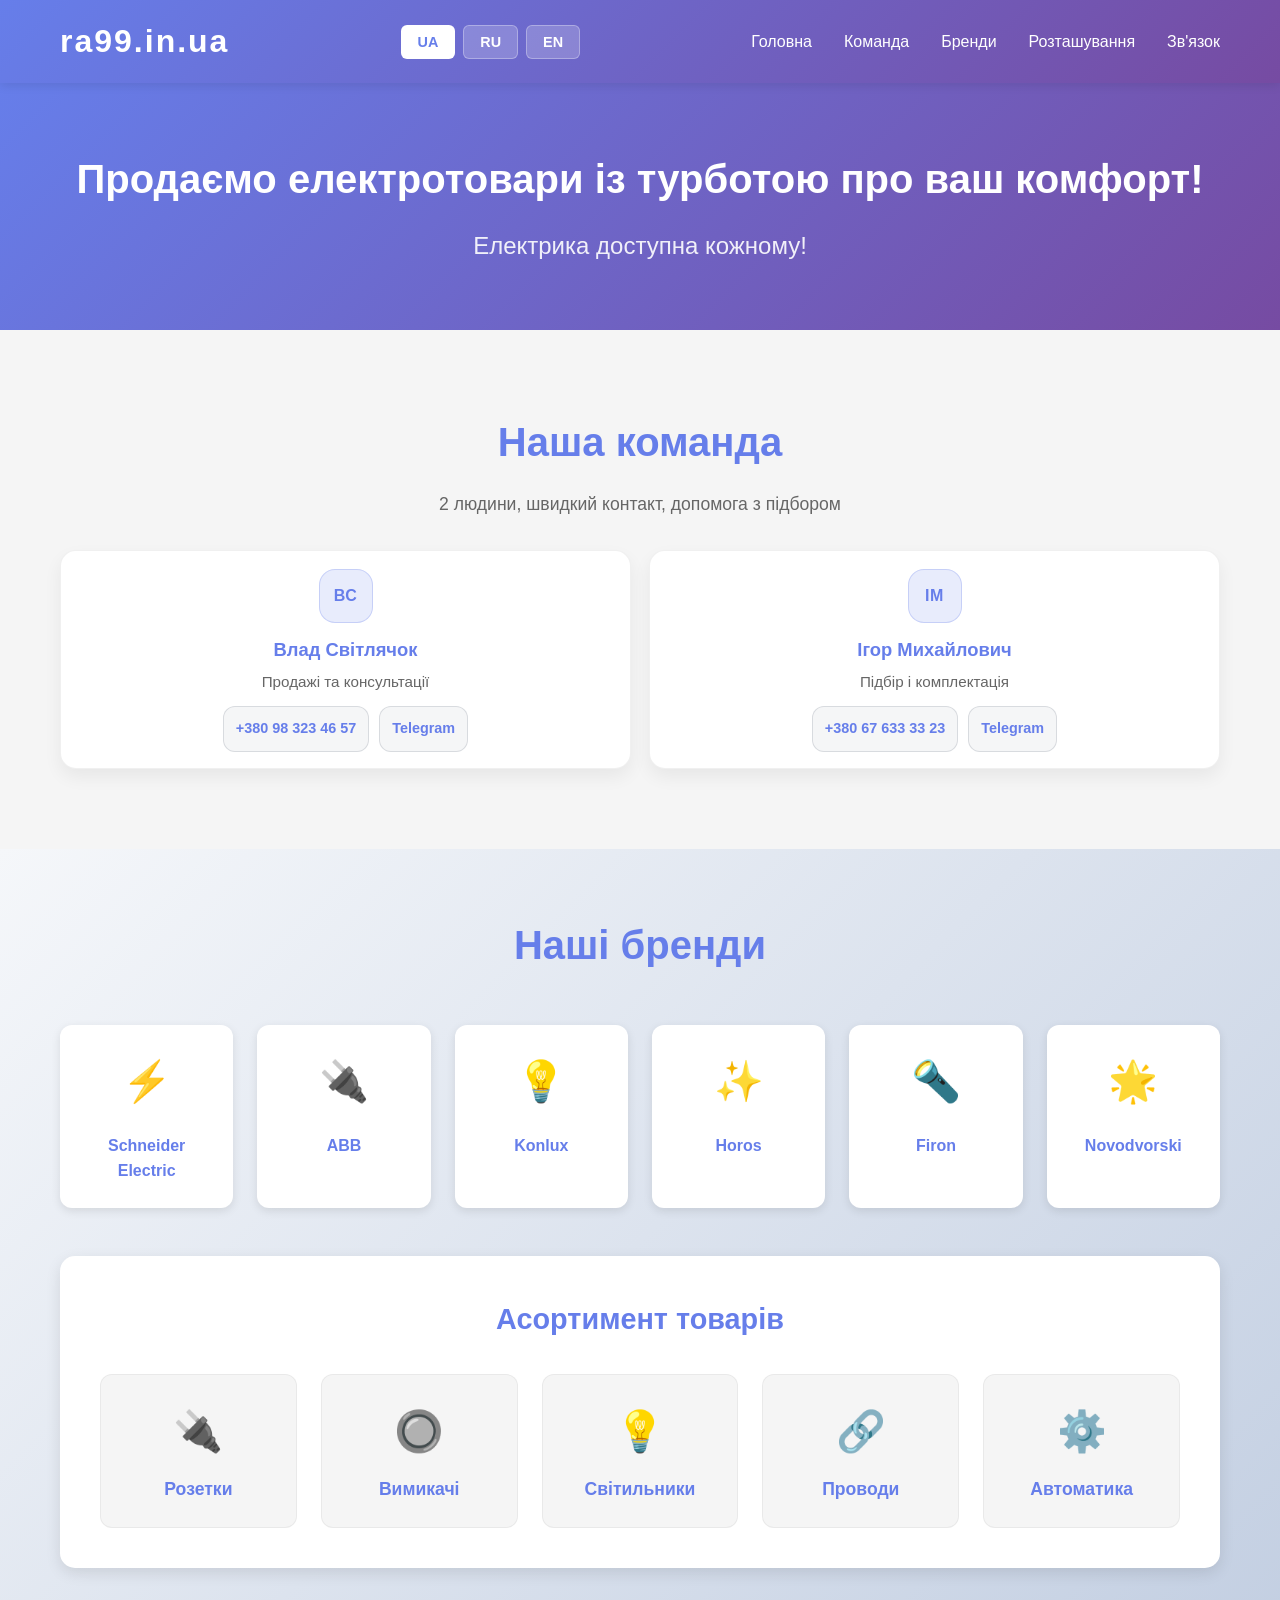
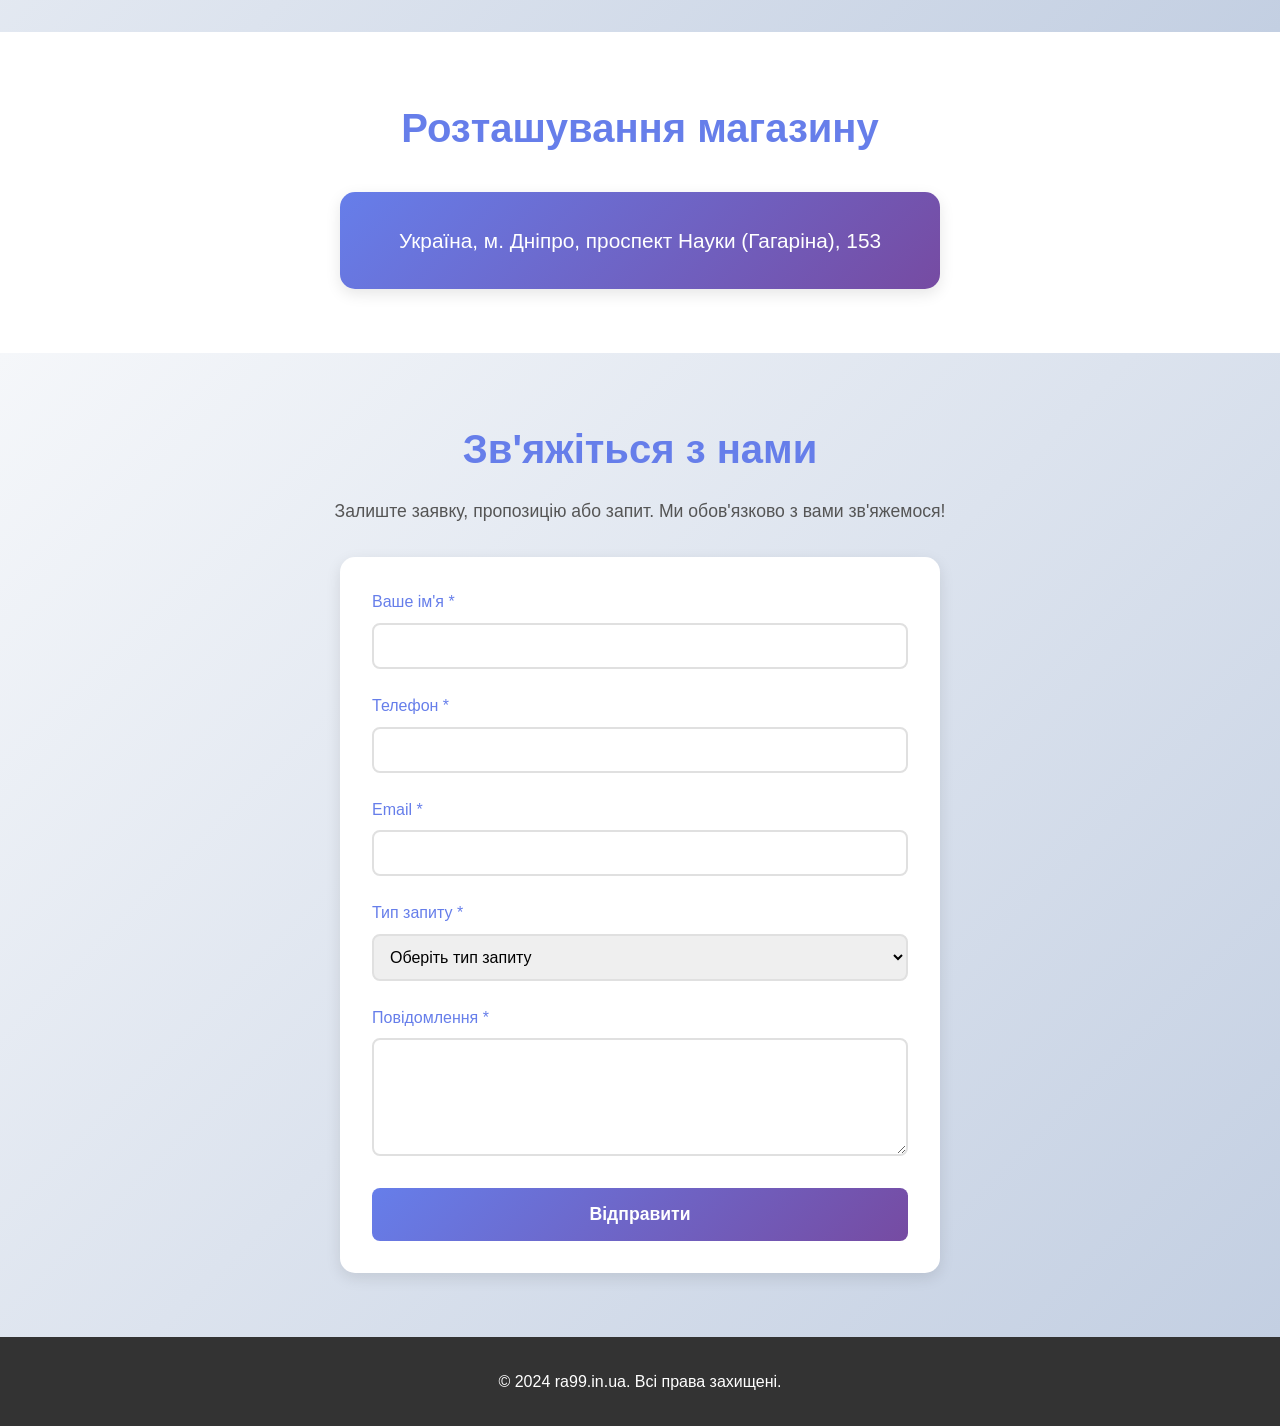
==== commit 170e6d68: "Add files via upload" ====
--- a/index.html
+++ b/index.html
@@ -1,482 +1,187 @@
 <!DOCTYPE html>
-<html lang="ru" id="htmlLang">
+<html lang="uk" id="htmlLang">
 <head>
     <meta charset="UTF-8">
     <meta name="viewport" content="width=device-width, initial-scale=1.0">
-    <meta name="description" content="Консалтинг и стратегия, ведение Instagram и Facebook, оптимизация сайтов и интернет-магазинов, автоматизация маркетинга.">
-    <title>Brandex — Digital консалтинг и маркетинг</title>
+    <title>ra99.in.ua - Електротовари</title>
     <link rel="stylesheet" href="styles.css">
-    <link rel="preconnect" href="https://fonts.googleapis.com">
-    <link rel="preconnect" href="https://fonts.gstatic.com" crossorigin>
-    <link href="https://fonts.googleapis.com/css2?family=Inter:wght@300;400;500;600;700&display=swap" rel="stylesheet">
 </head>
 <body>
-    <!-- Header -->
-    <header class="header">
+    <header>
         <div class="container">
-            <nav class="nav">
-                <div class="logo">
-                    <a href="./">Brandex</a>
-                </div>
-                <ul class="nav-menu" id="navMenu">
-                    <li><a href="#services" data-i18n="nav.services">Услуги</a></li>
-                    <li><a href="#stack" data-i18n="nav.stack">Возможности</a></li>
-                    <li><a href="#clients" data-i18n="nav.clients">Для кого</a></li>
-                    <li><a href="#contact" data-i18n="nav.contact">Контакты</a></li>
+            <h1 class="logo">ra99.in.ua</h1>
+            <div class="lang-switcher">
+                <button class="lang-btn" data-lang="uk" title="Українська">UA</button>
+                <button class="lang-btn" data-lang="ru" title="Русский">RU</button>
+                <button class="lang-btn" data-lang="en" title="English">EN</button>
+            </div>
+            <nav>
+                <ul>
+                    <li><a href="#home" data-i18n="nav.home">Головна</a></li>
+                    <li><a href="#team" data-i18n="nav.team">Команда</a></li>
+                    <li><a href="#brands" data-i18n="nav.brands">Бренди</a></li>
+                    <li><a href="#location" data-i18n="nav.location">Розташування</a></li>
+                    <li><a href="#contact" data-i18n="nav.contact">Зв'язок</a></li>
                 </ul>
-                <div class="nav-right">
-                    <div class="lang-switcher" id="langSwitcher">
-                        <button type="button" class="lang-btn" data-lang="ru" aria-label="Русский">RU</button>
-                        <button type="button" class="lang-btn" data-lang="uk" aria-label="Українська">UA</button>
-                        <button type="button" class="lang-btn" data-lang="en" aria-label="English">EN</button>
-                    </div>
-                    <button type="button" class="btn-primary nav-btn" id="contactBtn" data-i18n="nav.cta">Получить консультацию</button>
-                </div>
-                <button type="button" class="mobile-menu-toggle" id="mobileMenuToggle" data-i18n-aria="nav.menu" aria-label="Меню" aria-expanded="false">
-                    <span></span>
-                    <span></span>
-                    <span></span>
-                </button>
             </nav>
         </div>
     </header>
 
-    <!-- Hero Section -->
-    <section class="hero">
-        <div class="container">
-            <h1 class="hero-title">Brandex</h1>
-            <p class="hero-subtitle" data-i18n="hero.subtitle">Консалтинг и стратегия. Социальные сети. Веб и e-commerce. Автоматизация маркетинга</p>
-            <div class="hero-cta">
-                <button type="button" class="btn-primary btn-large" id="heroConsultation" data-i18n="hero.consultation">Получить консультацию</button>
-                <button type="button" class="btn-secondary btn-large" id="heroAudit" data-i18n="hero.audit">Бесплатный аудит</button>
+    <main>
+        <section id="home" class="hero">
+            <div class="container">
+                <h2 data-i18n="hero.title">Продаємо електротовари із турботою про ваш комфорт!</h2>
+                <p class="tagline" data-i18n="hero.tagline">Електрика доступна кожному!</p>
             </div>
-        </div>
-    </section>
+        </section>
 
-    <!-- Services Section -->
-    <section class="services" id="services">
-        <div class="container">
-            <h2 class="section-title" data-i18n="services.title">Услуги</h2>
-            <div class="services-grid">
-                <div class="service-card">
-                    <h3 data-i18n="services.consulting.title">Консалтинг и стратегия</h3>
-                    <ul class="service-list">
-                        <li data-i18n="services.consulting.bullet1">Digital-консалтинг для малого бизнеса</li>
-                        <li data-i18n="services.consulting.bullet2">Анализ онлайн-присутствия</li>
-                        <li data-i18n="services.consulting.bullet3">Стратегия продаж и продвижения</li>
-                    </ul>
-                </div>
-                <div class="service-card">
-                    <h3 data-i18n="services.social.title">Социальные сети</h3>
-                    <ul class="service-list">
-                        <li data-i18n="services.social.bullet1">Ведение Instagram</li>
-                        <li data-i18n="services.social.bullet2">Ведение Facebook</li>
-                        <li data-i18n="services.social.bullet3">Контент-план и публикации</li>
-                        <li data-i18n="services.social.bullet4">Настройка рекламы (Meta Ads)</li>
-                    </ul>
-                </div>
-                <div class="service-card">
-                    <h3 data-i18n="services.web.title">Веб и e-commerce</h3>
-                    <ul class="service-list">
-                        <li data-i18n="services.web.bullet1">Оптимизация сайтов (SEO, скорость)</li>
-                        <li data-i18n="services.web.bullet2">Оптимизация интернет-магазинов</li>
-                        <li data-i18n="services.web.bullet3">Улучшения UX/UI</li>
-                        <li data-i18n="services.web.bullet4">Поддержка и сопровождение сайтов</li>
-                    </ul>
-                </div>
-                <div class="service-card">
-                    <h3 data-i18n="services.automation.title">Автоматизация маркетинга</h3>
-                    <ul class="service-list">
-                        <li data-i18n="services.automation.bullet1">Настройка CRM</li>
-                        <li data-i18n="services.automation.bullet2">Воронки продаж</li>
-                        <li data-i18n="services.automation.bullet3">Email-маркетинг</li>
-                    </ul>
+        <section class="team" id="team">
+            <div class="container">
+                <h2 class="section-title" data-i18n="team.title">Наша команда</h2>
+                <p class="section-subtitle" data-i18n="team.subtitle">2 человека, быстрый контакт, помощь с подбором</p>
+
+                <div class="team-grid">
+                    <!-- Влад -->
+                    <article class="team-card">
+                        <div class="avatar">ВС</div>
+                        <h3 class="team-name" data-i18n="team.vlad.name">Влад Світлячок</h3>
+                        <p class="team-role" data-i18n="team.vlad.role">Продажи и консультации</p>
+
+                        <div class="team-links">
+                            <a class="team-link" href="tel:+380983234657">+380 98 323 46 57</a>
+                            <a class="team-link" href="https://t.me/+380983234657" target="_blank" rel="noopener noreferrer">
+                                Telegram
+                            </a>
+                        </div>
+                    </article>
+
+                    <!-- Ігор -->
+                    <article class="team-card">
+                        <div class="avatar">ІМ</div>
+                        <h3 class="team-name" data-i18n="team.igor.name">Ігор Михайлович</h3>
+                        <p class="team-role" data-i18n="team.igor.role">Подбор и комплектация</p>
+
+                        <div class="team-links">
+                            <a class="team-link" href="tel:+380676333323">+380 67 633 33 23</a>
+                            <a class="team-link" href="https://t.me/+380676333323" target="_blank" rel="noopener noreferrer">
+                                Telegram
+                            </a>
+                        </div>
+                    </article>
                 </div>
             </div>
-            <div class="services-cta">
-                <button type="button" class="btn-primary btn-large" id="servicesConsultation" data-i18n="services.cta.consultation">Получить консультацию</button>
-                <button type="button" class="btn-secondary btn-large" id="servicesAudit" data-i18n="services.cta.audit">Бесплатный аудит</button>
-            </div>
-        </div>
-    </section>
+        </section>
 
-    <!-- Stack Section -->
-    <section class="stack" id="stack">
-        <div class="container">
-            <h2 class="section-title" data-i18n="stack.title">Возможности</h2>
-            <p class="section-subtitle" data-i18n="stack.subtitle">Полный спектр инструментов для роста вашего бизнеса</p>
-            <div class="stack-grid">
-                <article class="stack-card reveal">
-                    <div class="stack-icon-wrap">
-                        <svg class="stack-icon" aria-hidden="true"><use href="#icon-strategy"></use></svg>
+        <section id="brands" class="brands-section">
+            <div class="container">
+                <h2 data-i18n="brands.title">Наші бренди</h2>
+                <div class="brands-grid">
+                    <div class="brand-card">
+                        <div class="brand-icon">⚡</div>
+                        <div class="brand-name">Schneider Electric</div>
                     </div>
-                    <h3 class="stack-name" data-i18n="stack.items.strategy.title">Стратегия</h3>
-                    <p class="stack-desc" data-i18n="stack.items.strategy.desc">Позиционирование, оффер, план роста</p>
-                </article>
-                <article class="stack-card reveal">
-                    <div class="stack-icon-wrap">
-                        <svg class="stack-icon" aria-hidden="true"><use href="#icon-audit"></use></svg>
+                    <div class="brand-card">
+                        <div class="brand-icon">🔌</div>
+                        <div class="brand-name">ABB</div>
                     </div>
-                    <h3 class="stack-name" data-i18n="stack.items.audit.title">Аудит</h3>
-                    <p class="stack-desc" data-i18n="stack.items.audit.desc">Быстрый разбор и точки роста</p>
-                </article>
-                <article class="stack-card reveal">
-                    <div class="stack-icon-wrap">
-                        <svg class="stack-icon" aria-hidden="true"><use href="#icon-seo"></use></svg>
+                    <div class="brand-card">
+                        <div class="brand-icon">💡</div>
+                        <div class="brand-name">Konlux</div>
                     </div>
-                    <h3 class="stack-name" data-i18n="stack.items.seo.title">SEO</h3>
-                    <p class="stack-desc" data-i18n="stack.items.seo.desc">Структура, семантика, видимость</p>
-                </article>
-                <article class="stack-card reveal">
-                    <div class="stack-icon-wrap">
-                        <svg class="stack-icon" aria-hidden="true"><use href="#icon-speed"></use></svg>
+                    <div class="brand-card">
+                        <div class="brand-icon">✨</div>
+                        <div class="brand-name">Horos</div>
                     </div>
-                    <h3 class="stack-name" data-i18n="stack.items.speed.title">Скорость</h3>
-                    <p class="stack-desc" data-i18n="stack.items.speed.desc">Оптимизация Core Web Vitals</p>
-                </article>
-                <article class="stack-card reveal">
-                    <div class="stack-icon-wrap">
-                        <svg class="stack-icon" aria-hidden="true"><use href="#icon-uxui"></use></svg>
+                    <div class="brand-card">
+                        <div class="brand-icon">🔦</div>
+                        <div class="brand-name">Firon</div>
                     </div>
-                    <h3 class="stack-name" data-i18n="stack.items.uxui.title">UX/UI</h3>
-                    <p class="stack-desc" data-i18n="stack.items.uxui.desc">Улучшение интерфейса и конверсии</p>
-                </article>
-                <article class="stack-card reveal">
-                    <div class="stack-icon-wrap">
-                        <svg class="stack-icon" aria-hidden="true"><use href="#icon-ecommerce"></use></svg>
+                    <div class="brand-card">
+                        <div class="brand-icon">🌟</div>
+                        <div class="brand-name">Novodvorski</div>
                     </div>
-                    <h3 class="stack-name" data-i18n="stack.items.ecommerce.title">E-commerce</h3>
-                    <p class="stack-desc" data-i18n="stack.items.ecommerce.desc">Каталог, корзина, оплата</p>
-                </article>
-                <article class="stack-card reveal">
-                    <div class="stack-icon-wrap">
-                        <svg class="stack-icon" aria-hidden="true"><use href="#icon-wordpress"></use></svg>
-                    </div>
-                    <h3 class="stack-name" data-i18n="stack.items.wordpress.title">WordPress</h3>
-                    <p class="stack-desc" data-i18n="stack.items.wordpress.desc">Сайты, лендинги, правки</p>
-                </article>
-                <article class="stack-card reveal">
-                    <div class="stack-icon-wrap">
-                        <svg class="stack-icon" aria-hidden="true"><use href="#icon-woocommerce"></use></svg>
-                    </div>
-                    <h3 class="stack-name" data-i18n="stack.items.woocommerce.title">WooCommerce</h3>
-                    <p class="stack-desc" data-i18n="stack.items.woocommerce.desc">Магазин, товары, интеграции</p>
-                </article>
-                <article class="stack-card reveal">
-                    <div class="stack-icon-wrap">
-                        <svg class="stack-icon" aria-hidden="true"><use href="#icon-metaads"></use></svg>
-                    </div>
-                    <h3 class="stack-name" data-i18n="stack.items.metaads.title">Meta Ads</h3>
-                    <p class="stack-desc" data-i18n="stack.items.metaads.desc">Лиды, ретаргетинг, тесты</p>
-                </article>
-                <article class="stack-card reveal">
-                    <div class="stack-icon-wrap">
-                        <svg class="stack-icon" aria-hidden="true"><use href="#icon-instagram"></use></svg>
-                    </div>
-                    <h3 class="stack-name" data-i18n="stack.items.instagram.title">Instagram</h3>
-                    <p class="stack-desc" data-i18n="stack.items.instagram.desc">Контент, оформление, рост</p>
-                </article>
-                <article class="stack-card reveal">
-                    <div class="stack-icon-wrap">
-                        <svg class="stack-icon" aria-hidden="true"><use href="#icon-facebook"></use></svg>
-                    </div>
-                    <h3 class="stack-name" data-i18n="stack.items.facebook.title">Facebook</h3>
-                    <p class="stack-desc" data-i18n="stack.items.facebook.desc">Страница, публикации, реклама</p>
-                </article>
-                <article class="stack-card reveal">
-                    <div class="stack-icon-wrap">
-                        <svg class="stack-icon" aria-hidden="true"><use href="#icon-analytics"></use></svg>
-                    </div>
-                    <h3 class="stack-name" data-i18n="stack.items.analytics.title">Аналитика</h3>
-                    <p class="stack-desc" data-i18n="stack.items.analytics.desc">KPI, события, отчёты</p>
-                </article>
-                <article class="stack-card reveal">
-                    <div class="stack-icon-wrap">
-                        <svg class="stack-icon" aria-hidden="true"><use href="#icon-gtm"></use></svg>
-                    </div>
-                    <h3 class="stack-name" data-i18n="stack.items.gtm.title">GTM</h3>
-                    <p class="stack-desc" data-i18n="stack.items.gtm.desc">Теги, конверсии, события</p>
-                </article>
-                <article class="stack-card reveal">
-                    <div class="stack-icon-wrap">
-                        <svg class="stack-icon" aria-hidden="true"><use href="#icon-crm"></use></svg>
-                    </div>
-                    <h3 class="stack-name" data-i18n="stack.items.crm.title">CRM</h3>
-                    <p class="stack-desc" data-i18n="stack.items.crm.desc">Воронки, статусы, контроль заявок</p>
-                </article>
-                <article class="stack-card reveal">
-                    <div class="stack-icon-wrap">
-                        <svg class="stack-icon" aria-hidden="true"><use href="#icon-email"></use></svg>
-                    </div>
-                    <h3 class="stack-name" data-i18n="stack.items.email.title">Email</h3>
-                    <p class="stack-desc" data-i18n="stack.items.email.desc">Рассылки, сегменты, прогрев</p>
-                </article>
-                <article class="stack-card reveal">
-                    <div class="stack-icon-wrap">
-                        <svg class="stack-icon" aria-hidden="true"><use href="#icon-automation"></use></svg>
-                    </div>
-                    <h3 class="stack-name" data-i18n="stack.items.automation.title">Автоматизация</h3>
-                    <p class="stack-desc" data-i18n="stack.items.automation.desc">Сценарии, триггеры, интеграции</p>
-                </article>
-                <article class="stack-card reveal">
-                    <div class="stack-icon-wrap">
-                        <svg class="stack-icon" aria-hidden="true"><use href="#icon-content"></use></svg>
-                    </div>
-                    <h3 class="stack-name" data-i18n="stack.items.content.title">Контент</h3>
-                    <p class="stack-desc" data-i18n="stack.items.content.desc">Контент-план и публикации</p>
-                </article>
-                <article class="stack-card reveal">
-                    <div class="stack-icon-wrap">
-                        <svg class="stack-icon" aria-hidden="true"><use href="#icon-branding"></use></svg>
-                    </div>
-                    <h3 class="stack-name" data-i18n="stack.items.branding.title">Брендинг</h3>
-                    <p class="stack-desc" data-i18n="stack.items.branding.desc">Тон, стиль, упаковка</p>
-                </article>
-                <article class="stack-card reveal">
-                    <div class="stack-icon-wrap">
-                        <svg class="stack-icon" aria-hidden="true"><use href="#icon-support"></use></svg>
-                    </div>
-                    <h3 class="stack-name" data-i18n="stack.items.support.title">Поддержка</h3>
-                    <p class="stack-desc" data-i18n="stack.items.support.desc">Сопровождение сайта и правки</p>
-                </article>
-                <article class="stack-card reveal">
-                    <div class="stack-icon-wrap">
-                        <svg class="stack-icon" aria-hidden="true"><use href="#icon-reporting"></use></svg>
-                    </div>
-                    <h3 class="stack-name" data-i18n="stack.items.reporting.title">Отчётность</h3>
-                    <p class="stack-desc" data-i18n="stack.items.reporting.desc">Еженедельные/месячные отчёты</p>
-                </article>
-            </div>
-        </div>
-    </section>
-
-    <!-- Clients Section -->
-    <section class="clients" id="clients">
-        <div class="container">
-            <h2 class="section-title" data-i18n="clients.title">Для кого мы работаем</h2>
-            <p class="section-subtitle" data-i18n="clients.subtitle">Помогаем бизнесу расти в цифровом пространстве</p>
-            <div class="clients-grid">
-                <div class="client-card">
-                    <h3 data-i18n="clients.small.title">Малый бизнес</h3>
-                    <p data-i18n="clients.small.desc">Помогаем небольшим компаниям выйти в онлайн и увеличить продажи</p>
                 </div>
-                <div class="client-card">
-                    <h3 data-i18n="clients.stores.title">Онлайн-магазины</h3>
-                    <p data-i18n="clients.stores.desc">Оптимизируем интернет-магазины для роста конверсии и продаж</p>
-                </div>
-                <div class="client-card">
-                    <h3 data-i18n="clients.creators.title">Эксперты и блогеры</h3>
-                    <p data-i18n="clients.creators.desc">Развиваем личный бренд и увеличиваем аудиторию в соцсетях</p>
-                </div>
-            </div>
-        </div>
-    </section>
-
-    <!-- Contact Form Section -->
-    <section class="contact-form-section" id="contact">
-        <div class="container">
-            <h2 class="section-title" data-i18n="contact.title">Свяжитесь с нами</h2>
-            <p class="section-subtitle" data-i18n="contact.subtitle">Оставьте заявку — и мы свяжемся с вами в ближайшее время</p>
-            <div class="form-message" id="formMessage" aria-live="polite"></div>
-            <form class="contact-form" id="contactForm">
-                <input type="hidden" name="_subject" value="New lead from Brandex website">
-                <input type="text" name="_gotcha" style="display:none">
-                <div class="form-group">
-                    <label for="name" data-i18n="contact.form.name">Имя *</label>
-                    <input type="text" id="name" name="name" autocomplete="name" required>
-                </div>
-                <div class="form-group">
-                    <label for="company" data-i18n="contact.form.company">Компания</label>
-                    <input type="text" id="company" name="company" autocomplete="organization">
-                </div>
-                <div class="form-group">
-                    <label for="email" data-i18n="contact.form.email">Email *</label>
-                    <input type="email" id="email" name="email" autocomplete="email" required>
-                </div>
-                <div class="form-group">
-                    <label for="phone" data-i18n="contact.form.phone">Номер телефона *</label>
-                    <input type="tel" id="phone" name="phone" autocomplete="tel" required>
-                </div>
-                <div class="form-group">
-                    <label for="message" data-i18n="contact.form.message">Расскажите о вашем проекте</label>
-                    <textarea id="message" name="message" rows="5"></textarea>
-                </div>
-                <div class="form-group checkbox-group">
-                    <label class="checkbox-label">
-                        <input type="checkbox" id="privacy" name="privacy" required>
-                        <span data-i18n="contact.form.privacy">Я согласен с обработкой персональных данных</span>
-                    </label>
-                </div>
-                <button type="submit" class="btn-primary btn-large" data-i18n="contact.form.submit">Отправить</button>
-            </form>
-        </div>
-    </section>
-
-    <!-- Footer -->
-    <footer class="footer">
-        <div class="container">
-            <div class="footer-content">
-                <div class="footer-section">
-                    <h4 data-i18n="footer.contacts">Контакты</h4>
-                    <p><a href="mailto:dak231077@gmail.com">dak231077@gmail.com</a></p>
-                    <p><a href="https://t.me/Denys2310" target="_blank" rel="noopener noreferrer">Telegram: @Denys2310</a></p>
-                    <p><a href="https://wa.me/380662539697" target="_blank" rel="noopener noreferrer">WhatsApp: +380 66 253 96 97</a></p>
-                    <p><span data-i18n="footer.phoneLabel">Телефон</span>: <a href="tel:+380662539697">+380 66 253 96 97</a></p>
-                </div>
-                <div class="footer-section">
-                    <h4 data-i18n="footer.navigation">Навигация</h4>
-                    <ul>
-                        <li><a href="#services" data-i18n="nav.services">Услуги</a></li>
-                        <li><a href="#clients" data-i18n="nav.clients">Для кого</a></li>
-                        <li><a href="#contact" data-i18n="nav.contact">Контакты</a></li>
-                        <li><a href="privacy.html" data-i18n="footer.privacy">Политика конфиденциальности</a></li>
-                        <li><a href="terms.html" data-i18n="footer.terms">Условия использования</a></li>
-                    </ul>
-                </div>
-                <div class="footer-section">
-                    <h4 data-i18n="footer.social">Социальные сети</h4>
-                    <div class="social-links">
-                        <a href="https://t.me/Denys2310" target="_blank" rel="noopener noreferrer" class="social-link" data-i18n="footer.telegram">Telegram</a>
-                        <a href="https://wa.me/380662539697" target="_blank" rel="noopener noreferrer" class="social-link" data-i18n="footer.whatsapp">WhatsApp</a>
+                <div class="products-section">
+                    <h3 data-i18n="products.title">Асортимент товарів</h3>
+                    <div class="products-grid">
+                        <div class="product-item">
+                            <div class="product-icon">🔌</div>
+                            <h4 data-i18n="products.sockets">Розетки</h4>
+                        </div>
+                        <div class="product-item">
+                            <div class="product-icon">🔘</div>
+                            <h4 data-i18n="products.switches">Вимикачі</h4>
+                        </div>
+                        <div class="product-item">
+                            <div class="product-icon">💡</div>
+                            <h4 data-i18n="products.lights">Світильники</h4>
+                        </div>
+                        <div class="product-item">
+                            <div class="product-icon">🔗</div>
+                            <h4 data-i18n="products.wires">Проводи</h4>
+                        </div>
+                        <div class="product-item">
+                            <div class="product-icon">⚙️</div>
+                            <h4 data-i18n="products.automation">Автоматика</h4>
+                        </div>
                     </div>
                 </div>
             </div>
-            <div class="footer-bottom">
-                <p id="copyrightText">&copy; 2024 Brandex</p>
-                <p id="signatureText">Создано: Denys Kamenshchykov</p>
+        </section>
+
+        <section id="location" class="location-section">
+            <div class="container">
+                <h2 data-i18n="location.title">Розташування магазину</h2>
+                <div class="address-card">
+                    <p class="address" data-i18n="location.address">Україна, м. Дніпро, проспект Науки (Гагаріна), 153</p>
+                </div>
             </div>
+        </section>
+
+        <section id="contact" class="contact-section">
+            <div class="container">
+                <h2 data-i18n="contact.title">Зв'яжіться з нами</h2>
+                <p class="form-description" data-i18n="contact.description">Залиште заявку, пропозицію або запит. Ми обов'язково з вами зв'яжемося!</p>
+                <form id="contactForm" class="contact-form">
+                    <div class="form-group">
+                        <label for="name" data-i18n="form.name">Ваше ім'я *</label>
+                        <input type="text" id="name" name="name" required>
+                    </div>
+                    <div class="form-group">
+                        <label for="phone" data-i18n="form.phone">Телефон *</label>
+                        <input type="tel" id="phone" name="phone" required>
+                    </div>
+                    <div class="form-group">
+                        <label for="email" data-i18n="form.email">Email *</label>
+                        <input type="email" id="email" name="email" required>
+                    </div>
+                    <div class="form-group">
+                        <label for="type" data-i18n="form.type">Тип запиту *</label>
+                        <select id="type" name="type" required>
+                            <option value="" data-i18n="form.typeSelect">Оберіть тип запиту</option>
+                            <option value="order" data-i18n="form.order">Замовлення</option>
+                            <option value="proposal" data-i18n="form.proposal">Пропозиція</option>
+                            <option value="review" data-i18n="form.review">Відгук</option>
+                            <option value="complaint" data-i18n="form.complaint">Скарга</option>
+                            <option value="other" data-i18n="form.other">Інше</option>
+                        </select>
+                    </div>
+                    <div class="form-group">
+                        <label for="message" data-i18n="form.message">Повідомлення *</label>
+                        <textarea id="message" name="message" rows="5" required></textarea>
+                    </div>
+                    <button type="submit" class="submit-btn" data-i18n="form.submit">Відправити</button>
+                </form>
+                <div id="formMessage" class="form-message"></div>
+            </div>
+        </section>
+    </main>
+
+    <footer>
+        <div class="container">
+            <p>&copy; 2024 ra99.in.ua. Всі права захищені.</p>
         </div>
     </footer>
-
-    <!-- Cookie Banner -->
-    <div class="cookie-banner" id="cookieBanner">
-        <div class="cookie-content">
-            <p>
-                <span data-i18n="cookie.text.prefix">Мы используем файлы cookie на нашем веб-сайте. Подробнее — в </span>
-                <a href="privacy.html" id="cookiePrivacyLink" data-i18n="cookie.text.link">Политике конфиденциальности</a>.
-            </p>
-            <div class="cookie-buttons">
-                <button type="button" class="btn-primary" id="acceptCookies" data-i18n="cookie.accept">Принять</button>
-                <button type="button" class="btn-secondary" id="cookieSettings" data-i18n="cookie.settings">Настройки</button>
-            </div>
-        </div>
-    </div>
-
-    <!-- Cookie Settings Modal -->
-    <div class="cookie-modal" id="cookieModal">
-        <div class="cookie-modal-content">
-            <h3 data-i18n="cookie.modal.title">Настройки cookie</h3>
-            <div class="cookie-toggle-group">
-                <div class="cookie-toggle-item">
-                    <label>
-                        <input type="checkbox" id="cookieNecessary" checked disabled>
-                        <span data-i18n="cookie.modal.necessary">Необходимые (всегда включены)</span>
-                    </label>
-                </div>
-                <div class="cookie-toggle-item">
-                    <label>
-                        <input type="checkbox" id="cookieAnalytics">
-                        <span data-i18n="cookie.modal.analytics">Аналитика</span>
-                    </label>
-                </div>
-                <div class="cookie-toggle-item">
-                    <label>
-                        <input type="checkbox" id="cookieMarketing">
-                        <span data-i18n="cookie.modal.marketing">Маркетинг</span>
-                    </label>
-                </div>
-            </div>
-            <div class="cookie-modal-buttons">
-                <button type="button" class="btn-primary" id="cookieSave" data-i18n="cookie.modal.save">Сохранить</button>
-                <button type="button" class="btn-secondary" id="cookieClose" data-i18n="cookie.modal.close">Закрыть</button>
-            </div>
-        </div>
-    </div>
-
-    <!-- SVG Sprite -->
-    <svg xmlns="http://www.w3.org/2000/svg" style="position:absolute;width:0;height:0;overflow:hidden" aria-hidden="true" focusable="false">
-        <symbol id="icon-strategy" viewBox="0 0 24 24">
-            <path d="M12 2L2 7l10 5 10-5-10-5z" stroke="currentColor" stroke-width="1.8" fill="none" stroke-linecap="round" stroke-linejoin="round"/>
-            <path d="M2 17l10 5 10-5M2 12l10 5 10-5" stroke="currentColor" stroke-width="1.8" fill="none" stroke-linecap="round" stroke-linejoin="round"/>
-        </symbol>
-        <symbol id="icon-audit" viewBox="0 0 24 24">
-            <path d="M9 11l3 3L22 4" stroke="currentColor" stroke-width="1.8" fill="none" stroke-linecap="round" stroke-linejoin="round"/>
-            <path d="M21 12v7a2 2 0 0 1-2 2H5a2 2 0 0 1-2-2V5a2 2 0 0 1 2-2h11" stroke="currentColor" stroke-width="1.8" fill="none" stroke-linecap="round" stroke-linejoin="round"/>
-        </symbol>
-        <symbol id="icon-seo" viewBox="0 0 24 24">
-            <circle cx="12" cy="12" r="10" stroke="currentColor" stroke-width="1.8" fill="none" stroke-linecap="round" stroke-linejoin="round"/>
-            <path d="M12 6v6l4 2" stroke="currentColor" stroke-width="1.8" fill="none" stroke-linecap="round" stroke-linejoin="round"/>
-        </symbol>
-        <symbol id="icon-speed" viewBox="0 0 24 24">
-            <path d="M13 2L3 14h9l-1 8 10-12h-9l1-8z" stroke="currentColor" stroke-width="1.8" fill="none" stroke-linecap="round" stroke-linejoin="round"/>
-        </symbol>
-        <symbol id="icon-uxui" viewBox="0 0 24 24">
-            <rect x="3" y="3" width="18" height="18" rx="2" stroke="currentColor" stroke-width="1.8" fill="none" stroke-linecap="round" stroke-linejoin="round"/>
-            <path d="M9 9h6M9 15h6M9 12h6" stroke="currentColor" stroke-width="1.8" fill="none" stroke-linecap="round" stroke-linejoin="round"/>
-        </symbol>
-        <symbol id="icon-ecommerce" viewBox="0 0 24 24">
-            <path d="M6 2L3 6v14a2 2 0 0 0 2 2h14a2 2 0 0 0 2-2V6l-3-4z" stroke="currentColor" stroke-width="1.8" fill="none" stroke-linecap="round" stroke-linejoin="round"/>
-            <path d="M3 6h18M16 10a4 4 0 1 1-8 0" stroke="currentColor" stroke-width="1.8" fill="none" stroke-linecap="round" stroke-linejoin="round"/>
-        </symbol>
-        <symbol id="icon-wordpress" viewBox="0 0 24 24">
-            <circle cx="12" cy="12" r="10" stroke="currentColor" stroke-width="1.8" fill="none" stroke-linecap="round" stroke-linejoin="round"/>
-            <path d="M8 12c0-2 1.5-4 4-4s4 2 4 4" stroke="currentColor" stroke-width="1.8" fill="none" stroke-linecap="round" stroke-linejoin="round"/>
-            <path d="M12 8v8M8 12h8" stroke="currentColor" stroke-width="1.8" fill="none" stroke-linecap="round" stroke-linejoin="round"/>
-        </symbol>
-        <symbol id="icon-woocommerce" viewBox="0 0 24 24">
-            <path d="M21 16V8a2 2 0 0 0-1-1.73l-7-4a2 2 0 0 0-2 0l-7 4A2 2 0 0 0 3 8v8a2 2 0 0 0 1 1.73l7 4a2 2 0 0 0 2 0l7-4A2 2 0 0 0 21 16z" stroke="currentColor" stroke-width="1.8" fill="none" stroke-linecap="round" stroke-linejoin="round"/>
-            <path d="M7.5 4.21l4.5 2.6 4.5-2.6M7.5 19.79V14.6L3 12M21 12l-4.5 2.6v5.19" stroke="currentColor" stroke-width="1.8" fill="none" stroke-linecap="round" stroke-linejoin="round"/>
-        </symbol>
-        <symbol id="icon-metaads" viewBox="0 0 24 24">
-            <path d="M18 2h-3a5 5 0 0 0-5 5v3H7v4h3v8h4v-8h3l1-4h-4V7a1 1 0 0 1 1-1h3z" stroke="currentColor" stroke-width="1.8" fill="none" stroke-linecap="round" stroke-linejoin="round"/>
-        </symbol>
-        <symbol id="icon-instagram" viewBox="0 0 24 24">
-            <rect x="2" y="2" width="20" height="20" rx="5" stroke="currentColor" stroke-width="1.8" fill="none" stroke-linecap="round" stroke-linejoin="round"/>
-            <path d="M16 11.37A4 4 0 1 1 12.63 8 4 4 0 0 1 16 11.37z" stroke="currentColor" stroke-width="1.8" fill="none" stroke-linecap="round" stroke-linejoin="round"/>
-            <path d="M17.5 6.5h.01" stroke="currentColor" stroke-width="1.8" fill="none" stroke-linecap="round" stroke-linejoin="round"/>
-        </symbol>
-        <symbol id="icon-facebook" viewBox="0 0 24 24">
-            <path d="M18 2h-3a5 5 0 0 0-5 5v3H7v4h3v8h4v-8h3l1-4h-4V7a1 1 0 0 1 1-1h3z" stroke="currentColor" stroke-width="1.8" fill="none" stroke-linecap="round" stroke-linejoin="round"/>
-        </symbol>
-        <symbol id="icon-analytics" viewBox="0 0 24 24">
-            <path d="M3 3v18h18" stroke="currentColor" stroke-width="1.8" fill="none" stroke-linecap="round" stroke-linejoin="round"/>
-            <path d="M7 16l4-4 4 4 6-6" stroke="currentColor" stroke-width="1.8" fill="none" stroke-linecap="round" stroke-linejoin="round"/>
-        </symbol>
-        <symbol id="icon-gtm" viewBox="0 0 24 24">
-            <rect x="3" y="3" width="18" height="18" rx="2" stroke="currentColor" stroke-width="1.8" fill="none" stroke-linecap="round" stroke-linejoin="round"/>
-            <path d="M9 9h6v6H9z" stroke="currentColor" stroke-width="1.8" fill="none" stroke-linecap="round" stroke-linejoin="round"/>
-        </symbol>
-        <symbol id="icon-crm" viewBox="0 0 24 24">
-            <path d="M17 21v-2a4 4 0 0 0-4-4H5a4 4 0 0 0-4 4v2" stroke="currentColor" stroke-width="1.8" fill="none" stroke-linecap="round" stroke-linejoin="round"/>
-            <circle cx="9" cy="7" r="4" stroke="currentColor" stroke-width="1.8" fill="none" stroke-linecap="round" stroke-linejoin="round"/>
-            <path d="M23 21v-2a4 4 0 0 0-3-3.87M16 3.13a4 4 0 0 1 0 7.75" stroke="currentColor" stroke-width="1.8" fill="none" stroke-linecap="round" stroke-linejoin="round"/>
-        </symbol>
-        <symbol id="icon-email" viewBox="0 0 24 24">
-            <path d="M4 4h16c1.1 0 2 .9 2 2v12c0 1.1-.9 2-2 2H4c-1.1 0-2-.9-2-2V6c0-1.1.9-2 2-2z" stroke="currentColor" stroke-width="1.8" fill="none" stroke-linecap="round" stroke-linejoin="round"/>
-            <path d="M22 6l-10 7L2 6" stroke="currentColor" stroke-width="1.8" fill="none" stroke-linecap="round" stroke-linejoin="round"/>
-        </symbol>
-        <symbol id="icon-automation" viewBox="0 0 24 24">
-            <circle cx="12" cy="12" r="3" stroke="currentColor" stroke-width="1.8" fill="none" stroke-linecap="round" stroke-linejoin="round"/>
-            <path d="M12 1v6m0 6v6M23 12h-6m-6 0H1" stroke="currentColor" stroke-width="1.8" fill="none" stroke-linecap="round" stroke-linejoin="round"/>
-            <path d="M20.66 3.34l-4.24 4.24m0 6.84l4.24 4.24M3.34 20.66l4.24-4.24m0-6.84L3.34 3.34" stroke="currentColor" stroke-width="1.8" fill="none" stroke-linecap="round" stroke-linejoin="round"/>
-        </symbol>
-        <symbol id="icon-content" viewBox="0 0 24 24">
-            <path d="M14 2H6a2 2 0 0 0-2 2v16a2 2 0 0 0 2 2h12a2 2 0 0 0 2-2V8z" stroke="currentColor" stroke-width="1.8" fill="none" stroke-linecap="round" stroke-linejoin="round"/>
-            <path d="M14 2v6h6M16 13H8M16 17H8M10 9H8" stroke="currentColor" stroke-width="1.8" fill="none" stroke-linecap="round" stroke-linejoin="round"/>
-        </symbol>
-        <symbol id="icon-branding" viewBox="0 0 24 24">
-            <path d="M12 2L2 7l10 5 10-5-10-5z" stroke="currentColor" stroke-width="1.8" fill="none" stroke-linecap="round" stroke-linejoin="round"/>
-            <path d="M2 17l10 5 10-5M2 12l10 5 10-5" stroke="currentColor" stroke-width="1.8" fill="none" stroke-linecap="round" stroke-linejoin="round"/>
-        </symbol>
-        <symbol id="icon-support" viewBox="0 0 24 24">
-            <circle cx="12" cy="12" r="10" stroke="currentColor" stroke-width="1.8" fill="none" stroke-linecap="round" stroke-linejoin="round"/>
-            <path d="M12 16v-4M12 8h.01" stroke="currentColor" stroke-width="1.8" fill="none" stroke-linecap="round" stroke-linejoin="round"/>
-        </symbol>
-        <symbol id="icon-reporting" viewBox="0 0 24 24">
-            <path d="M14 2H6a2 2 0 0 0-2 2v16a2 2 0 0 0 2 2h12a2 2 0 0 0 2-2V8z" stroke="currentColor" stroke-width="1.8" fill="none" stroke-linecap="round" stroke-linejoin="round"/>
-            <path d="M14 2v6h6M16 13H8M16 17H8M10 9H8" stroke="currentColor" stroke-width="1.8" fill="none" stroke-linecap="round" stroke-linejoin="round"/>
-        </symbol>
-    </svg>
 
     <script src="script.js"></script>
 </body>
--- a/styles.css
+++ b/styles.css
@@ -1,4 +1,3 @@
-/* Reset and Base Styles */
 * {
     margin: 0;
     padding: 0;
@@ -6,22 +5,17 @@
 }
 
 :root {
-    --primary-color: #0B1F33;
-    --secondary-color: #fff;
-    --accent-color: #00E5FF;
-    --text-color: #333;
+    --primary-color: #667eea;
+    --secondary-color: #ffffff;
+    --bg-light: #f5f5f5;
     --text-light: #666;
-    --bg-light: #F7F9FC;
-    --border-color: #e0e0e0;
-    --hover-color: #0099cc;
-    --transition: all 0.3s ease;
 }
 
 body {
-    font-family: 'Inter', -apple-system, BlinkMacSystemFont, 'Segoe UI', Roboto, Oxygen, Ubuntu, Cantarell, sans-serif;
+    font-family: 'Segoe UI', Tahoma, Geneva, Verdana, sans-serif;
     line-height: 1.6;
-    color: var(--text-color);
-    overflow-x: hidden;
+    color: #333;
+    background-color: var(--bg-light);
 }
 
 .container {
@@ -31,674 +25,336 @@
 }
 
 /* Header */
-.header {
-    position: fixed;
+header {
+    background: linear-gradient(135deg, #667eea 0%, #764ba2 100%);
+    color: white;
+    padding: 1rem 0;
+    box-shadow: 0 2px 10px rgba(0,0,0,0.1);
+    position: sticky;
     top: 0;
-    left: 0;
-    right: 0;
-    background: var(--secondary-color);
-    box-shadow: 0 2px 10px rgba(0, 0, 0, 0.1);
     z-index: 1000;
-    padding: 1rem 0;
-}
-
-.nav {
+}
+
+header .container {
     display: flex;
     justify-content: space-between;
     align-items: center;
-    gap: 1rem;
-}
-
-.nav-right {
+}
+
+.lang-switcher {
     display: flex;
-    align-items: center;
-    gap: 1rem;
-}
-
-.logo a {
-    font-size: 1.5rem;
-    font-weight: 700;
-    color: var(--primary-color);
-    text-decoration: none;
-    transition: var(--transition);
-}
-
-.logo a:hover {
-    opacity: 0.8;
-}
-
-.nav-menu {
+    gap: 0.5rem;
+}
+
+.lang-btn {
+    background: rgba(255, 255, 255, 0.2);
+    border: 1px solid rgba(255, 255, 255, 0.3);
+    color: white;
+    padding: 0.5rem 1rem;
+    border-radius: 6px;
+    cursor: pointer;
+    font-weight: 600;
+    transition: all 0.3s;
+    font-size: 0.9rem;
+}
+
+.lang-btn:hover {
+    background: rgba(255, 255, 255, 0.3);
+    transform: translateY(-2px);
+}
+
+.lang-btn.active {
+    background: white;
+    color: var(--primary-color);
+}
+
+.logo {
+    font-size: 2rem;
+    font-weight: bold;
+    letter-spacing: 2px;
+}
+
+nav ul {
+    list-style: none;
     display: flex;
-    list-style: none;
     gap: 2rem;
-    align-items: center;
-}
-
-.nav-menu a {
-    color: var(--text-color);
+}
+
+nav a {
+    color: white;
     text-decoration: none;
     font-weight: 500;
-    transition: var(--transition);
-    position: relative;
-}
-
-.nav-menu a::after {
-    content: '';
-    position: absolute;
-    bottom: -5px;
-    left: 0;
-    width: 0;
-    height: 2px;
-    background: var(--accent-color);
-    transition: var(--transition);
-}
-
-.nav-menu a:hover {
-    color: var(--accent-color);
-}
-
-.nav-menu a:hover::after {
-    width: 100%;
-}
-
-.btn-primary {
-    background: var(--primary-color);
-    color: var(--secondary-color);
-    border: none;
-    padding: 0.75rem 1.5rem;
-    font-size: 1rem;
-    font-weight: 500;
-    cursor: pointer;
-    transition: var(--transition);
-    border-radius: 4px;
-    text-decoration: none;
-    display: inline-block;
-}
-
-.btn-primary:hover {
-    background: var(--hover-color);
-    transform: translateY(-2px);
-    box-shadow: 0 4px 12px rgba(0, 229, 255, 0.3);
-}
-
-.btn-secondary {
-    background: transparent;
-    color: var(--primary-color);
-    border: 2px solid var(--primary-color);
-    padding: 0.75rem 1.5rem;
-    font-size: 1rem;
-    font-weight: 500;
-    cursor: pointer;
-    transition: var(--transition);
-    border-radius: 4px;
-    text-decoration: none;
-    display: inline-block;
-}
-
-.btn-secondary:hover {
-    background: var(--primary-color);
-    color: var(--secondary-color);
-    transform: translateY(-2px);
-    box-shadow: 0 4px 12px rgba(11, 31, 51, 0.2);
-}
-
-.btn-large {
-    padding: 1rem 2rem;
-    font-size: 1.1rem;
-}
-
-.mobile-menu-toggle {
-    display: none;
-    flex-direction: column;
-    gap: 5px;
-    background: none;
-    border: none;
-    cursor: pointer;
-    padding: 5px;
-}
-
-.mobile-menu-toggle span {
-    width: 25px;
-    height: 3px;
-    background: var(--primary-color);
-    transition: var(--transition);
-}
-
-/* Language Switcher */
-.lang-switcher {
-    display: flex;
-    gap: 0.25rem;
-    background: var(--bg-light);
-    padding: 0.25rem;
-    border-radius: 4px;
-}
-
-.lang-btn {
-    background: transparent;
-    border: none;
-    padding: 0.5rem 0.75rem;
-    font-size: 0.875rem;
-    font-weight: 500;
-    color: var(--text-color);
-    cursor: pointer;
-    transition: var(--transition);
-    border-radius: 3px;
-    font-family: inherit;
-}
-
-.lang-btn:hover {
-    background: rgba(11, 31, 51, 0.1);
-}
-
-.lang-btn.active {
-    background: var(--primary-color);
-    color: var(--secondary-color);
+    transition: opacity 0.3s;
+}
+
+nav a:hover {
+    opacity: 0.8;
 }
 
 /* Hero Section */
-/* ===== HERO BACKGROUND WAVE ===== */
 .hero {
-    position: relative;
-    overflow: hidden;
-    margin-top: 80px;
-    padding: 5rem 0;
-    text-align: center;
-    background: linear-gradient(
-        90deg,
-        #0b1f33,
-        #1a4a6b,
-        #2d6a9f,
-        #1a4a6b,
-        #0b1f33
-    );
-    background-size: 400% 100%;
-    animation: waveGradient 2.5s ease-in-out infinite;
-    color: var(--secondary-color);
-}
-
-/* Анимация перелива волны */
-@keyframes waveGradient {
-    0% {
-        background-position: 0% 50%;
-    }
-    50% {
-        background-position: 100% 50%;
-    }
-    100% {
-        background-position: 0% 50%;
-    }
-}
-
-/* Световая волна поверх */
-.hero::before {
-    content: "";
-    position: absolute;
-    inset: -50%;
-    background: radial-gradient(
-        circle at 30% 50%,
-        rgba(255, 255, 255, 0.08),
-        transparent 60%
-    );
-    animation: lightWave 10s linear infinite;
-    pointer-events: none;
-    z-index: 1;
-}
-
-@keyframes lightWave {
-    0% {
-        transform: translateX(-20%);
-    }
-    100% {
-        transform: translateX(20%);
-    }
-}
-
-/* Затемнение для читаемости текста */
-.hero::after {
-    content: "";
-    position: absolute;
-    inset: 0;
-    background: rgba(0, 0, 0, 0.25);
-    pointer-events: none;
-    z-index: 1;
-}
-
-/* Контент выше затемнения */
-.hero > * {
-    position: relative;
-    z-index: 2;
-}
-
-.hero-cta {
-    display: flex;
-    gap: 1rem;
-    justify-content: center;
-    margin-top: 2rem;
-    flex-wrap: wrap;
-}
-
-.hero-title {
-    font-size: 3.5rem;
-    font-weight: 700;
+    background: linear-gradient(135deg, #667eea 0%, #764ba2 100%);
+    color: white;
+    padding: 4rem 0;
+    text-align: center;
+}
+
+.hero h2 {
+    font-size: 2.5rem;
     margin-bottom: 1rem;
-    animation: fadeInUp 0.8s ease;
-}
-
-.hero-subtitle {
-    font-size: 1.25rem;
-    max-width: 800px;
-    margin: 0 auto;
-    opacity: 0.95;
-    animation: fadeInUp 1s ease;
-}
-
-/* Services Section */
-.services {
+}
+
+.tagline {
+    font-size: 1.5rem;
+    opacity: 0.9;
+}
+
+/* Team Section */
+.team {
     padding: 5rem 0;
     background: var(--bg-light);
 }
 
-.services-grid {
+.team .section-title {
+    text-align: center;
+    font-size: 2.5rem;
+    margin-bottom: 1rem;
+    color: var(--primary-color);
+}
+
+.team .section-subtitle {
+    text-align: center;
+    color: var(--text-light);
+    margin-bottom: 2rem;
+    font-size: 1.1rem;
+}
+
+.team-grid {
     display: grid;
-    grid-template-columns: repeat(4, 1fr);
-    gap: 24px;
-    align-items: stretch;
-    margin-bottom: 3rem;
-}
-
-.service-card {
-    background-color: #f2f3f5;
+    grid-template-columns: repeat(2, minmax(0, 1fr));
+    gap: 18px;
+    margin-top: 28px;
+}
+
+.team-card {
+    background: var(--secondary-color);
+    border: 1px solid rgba(0,0,0,0.06);
     border-radius: 16px;
-    padding: 28px;
-    border: 1px solid rgba(0,0,0,0.05);
-    box-shadow: 0 6px 18px rgba(0,0,0,0.04);
-    transition: all 0.3s ease;
-    position: relative;
-    min-width: 0;
-}
-
-.service-card::after {
-    content: "";
-    position: absolute;
-    inset: 0;
+    padding: 18px 18px 16px;
+    box-shadow: 0 8px 18px rgba(0,0,0,0.06);
+    transition: transform .25s ease, box-shadow .25s ease;
+    text-align: center;
+}
+
+.team-card:hover {
+    transform: translateY(-4px);
+    box-shadow: 0 12px 26px rgba(0,0,0,0.10);
+}
+
+.team-card .avatar {
+    width: 54px;
+    height: 54px;
     border-radius: 16px;
-    pointer-events: none;
-    background: linear-gradient(
-        180deg,
-        rgba(255,255,255,0.4),
-        transparent 60%
-    );
-}
-
-.service-card:hover {
-    background-color: #e9ebef;
-    transform: translateY(-6px);
-    box-shadow: 0 16px 35px rgba(0,0,0,0.12);
-}
-
-.service-card h2 {
-    font-size: 1.5rem;
-    margin-bottom: 1rem;
-    color: #111827;
-}
-
-.service-card h3 {
-    color: #111827;
-}
-
-.service-card p {
-    color: #374151;
-    line-height: 1.8;
-}
-
-.service-card li {
-    color: #374151;
-}
-
-.service-list {
-    list-style: none;
-    padding: 0;
-    margin: 0;
-}
-
-.service-list li {
-    padding: 0.5rem 0;
-    color: #374151;
-    line-height: 1.8;
-    position: relative;
-    padding-left: 1.5rem;
-}
-
-.service-list li::before {
-    content: '✓';
-    position: absolute;
-    left: 0;
-    color: var(--accent-color);
-    font-weight: bold;
-}
-
-.services-cta {
-    text-align: center;
-    margin-top: 3rem;
+    display: grid;
+    place-items: center;
+    font-weight: 800;
+    letter-spacing: 0.5px;
+    margin: 0 auto 12px;
+    background: rgba(102, 126, 234, 0.15);
+    border: 1px solid rgba(102, 126, 234, 0.25);
+    color: var(--primary-color);
+}
+
+.team-name {
+    font-size: 1.15rem;
+    font-weight: 700;
+    margin-bottom: 6px;
+    color: var(--primary-color);
+}
+
+.team-role {
+    color: var(--text-light);
+    margin-bottom: 12px;
+    font-size: 0.95rem;
+}
+
+.team-links {
     display: flex;
-    gap: 1rem;
+    gap: 10px;
     justify-content: center;
     flex-wrap: wrap;
 }
 
-/* Stack Section */
-.stack {
-    padding: 5rem 0;
-    background: #0a1628;
-    color: var(--secondary-color);
-    position: relative;
-    overflow: hidden;
-}
-
-.stack::before {
-    content: '';
-    position: absolute;
-    top: 0;
-    left: 0;
-    right: 0;
-    bottom: 0;
-    background: linear-gradient(135deg, rgba(11, 31, 51, 0.8) 0%, rgba(26, 61, 92, 0.6) 50%, rgba(11, 31, 51, 0.8) 100%);
-    z-index: 0;
-}
-
-.stack::after {
-    content: '';
-    position: absolute;
-    top: -50%;
-    left: -50%;
-    width: 200%;
-    height: 200%;
-    background: radial-gradient(circle, rgba(0, 229, 255, 0.1) 0%, transparent 70%);
-    animation: gradientShift 20s ease infinite;
-    z-index: 0;
-}
-
-@keyframes gradientShift {
-    0%, 100% { transform: translate(0, 0) rotate(0deg); }
-    50% { transform: translate(10%, 10%) rotate(180deg); }
-}
-
-.stack .container {
-    position: relative;
-    z-index: 1;
-}
-
-.stack .section-title {
-    color: var(--secondary-color);
-}
-
-.stack .section-subtitle {
-    color: rgba(255, 255, 255, 0.8);
-}
-
-.stack-grid {
+.team-link {
+    display: inline-block;
+    padding: 10px 12px;
+    border-radius: 12px;
+    border: 1px solid rgba(11,31,51,0.12);
+    background: rgba(11,31,51,0.04);
+    text-decoration: none;
+    color: var(--primary-color);
+    font-weight: 600;
+    transition: transform .2s ease, background .2s ease;
+    font-size: 0.9rem;
+}
+
+.team-link:hover {
+    transform: translateY(-2px);
+    background: rgba(102, 126, 234, 0.12);
+}
+
+/* Brands Section */
+.brands-section {
+    padding: 4rem 0;
+    background: linear-gradient(135deg, #f5f7fa 0%, #c3cfe2 100%);
+}
+
+.brands-section h2 {
+    text-align: center;
+    font-size: 2.5rem;
+    margin-bottom: 3rem;
+    color: #667eea;
+}
+
+.brands-grid {
     display: grid;
-    grid-template-columns: repeat(auto-fit, minmax(220px, 1fr));
-    gap: 28px;
-    margin-top: 48px;
-}
-
-.stack-card {
-    background: linear-gradient(180deg, #14161a, #0f1115);
-    border-radius: 18px;
-    padding: 28px 22px;
-    text-align: center;
-    border: 1px solid rgba(255,255,255,0.06);
-    transition: 
-        transform 0.35s ease,
-        box-shadow 0.35s ease,
-        background 0.35s ease;
-    position: relative;
-    overflow: hidden;
-}
-
-.stack-card::before {
-    content: "";
-    position: absolute;
-    inset: 0;
-    background: radial-gradient(
-        circle at top,
-        rgba(99,102,241,0.18),
-        transparent 60%
-    );
-    opacity: 0;
-    transition: opacity 0.35s ease;
-}
-
-.stack-card:hover::before {
-    opacity: 1;
-}
-
-.stack-card:hover {
-    transform: translateY(-8px);
-    box-shadow: 0 20px 45px rgba(0,0,0,0.35);
-}
-
-.stack-icon-wrap {
-    width: 64px;
-    height: 64px;
-    margin: 0 auto 18px;
+    grid-template-columns: repeat(auto-fit, minmax(150px, 1fr));
+    gap: 1.5rem;
+    margin-bottom: 3rem;
+}
+
+.brand-card {
+    background: white;
+    padding: 1.5rem;
+    border-radius: 12px;
+    text-align: center;
+    box-shadow: 0 3px 10px rgba(0,0,0,0.1);
+    transition: transform 0.3s, box-shadow 0.3s;
     display: flex;
+    flex-direction: column;
     align-items: center;
-    justify-content: center;
-    background: linear-gradient(135deg, #6366f1, #8b5cf6);
-    border-radius: 16px;
-}
-
-.stack-icon {
-    width: 30px;
-    height: 30px;
-    color: #fff;
-}
-
-.stack-name {
-    font-size: 1.05rem;
+    gap: 0.75rem;
+}
+
+.brand-card:hover {
+    transform: translateY(-5px);
+    box-shadow: 0 5px 20px rgba(0,0,0,0.15);
+}
+
+.brand-icon {
+    font-size: 2.5rem;
+    margin-bottom: 0.5rem;
+}
+
+.brand-name {
     font-weight: 600;
-    margin-bottom: 6px;
-    color: var(--secondary-color);
-}
-
-.stack-desc {
-    font-size: 0.9rem;
-    opacity: 0.8;
-    line-height: 1.45;
-    color: rgba(255, 255, 255, 0.8);
-}
-
-/* Reveal Animation */
-.reveal {
-    opacity: 0;
-    transform: translateY(18px);
-    transition: opacity 0.6s ease, transform 0.6s ease;
-}
-
-.reveal.is-visible {
-    opacity: 1;
-    transform: translateY(0);
-}
-
-/* Clients Section */
-.clients {
-    padding: 5rem 0;
-    background: var(--secondary-color);
-}
-
-.clients-grid {
+    font-size: 1rem;
+    color: var(--primary-color);
+}
+
+.products-section {
+    background: white;
+    padding: 2.5rem;
+    border-radius: 15px;
+    box-shadow: 0 5px 15px rgba(0,0,0,0.1);
+    margin-top: 3rem;
+}
+
+.products-section h3 {
+    color: var(--primary-color);
+    margin-bottom: 2rem;
+    text-align: center;
+    font-size: 1.8rem;
+}
+
+.products-grid {
     display: grid;
-    grid-template-columns: repeat(auto-fit, minmax(280px, 1fr));
-    gap: 2rem;
-    margin-top: 3rem;
-}
-
-.client-card {
-    background: var(--bg-light);
-    padding: 2.5rem;
-    border-radius: 8px;
-    text-align: center;
-    transition: var(--transition);
-    border: 2px solid transparent;
-}
-
-.client-card:hover {
-    transform: translateY(-5px);
-    border-color: var(--accent-color);
-    box-shadow: 0 8px 20px rgba(11, 31, 51, 0.1);
-}
-
-.client-card h3 {
-    font-size: 1.5rem;
-    margin-bottom: 1rem;
-    color: var(--primary-color);
-}
-
-.client-card p {
-    color: var(--text-light);
-    line-height: 1.8;
-}
-
-.section-title {
-    font-size: 2.5rem;
-    font-weight: 700;
-    text-align: center;
-    margin-bottom: 1rem;
-    color: var(--primary-color);
-}
-
-.section-subtitle {
-    text-align: center;
-    color: var(--text-light);
-    max-width: 800px;
-    margin: 0 auto 3rem;
-    font-size: 1.1rem;
-}
-
-.tech-grid {
-    display: grid;
-    grid-template-columns: repeat(auto-fill, minmax(150px, 1fr));
+    grid-template-columns: repeat(auto-fit, minmax(150px, 1fr));
     gap: 1.5rem;
 }
 
-.tech-item {
+.product-item {
     background: var(--bg-light);
     padding: 1.5rem;
-    text-align: center;
-    border-radius: 8px;
+    border-radius: 12px;
+    text-align: center;
+    transition: transform 0.3s, box-shadow 0.3s;
+    border: 1px solid rgba(0,0,0,0.05);
+}
+
+.product-item:hover {
+    transform: translateY(-3px);
+    box-shadow: 0 5px 15px rgba(0,0,0,0.1);
+}
+
+.product-icon {
+    font-size: 2.5rem;
+    margin-bottom: 0.75rem;
+}
+
+.product-item h4 {
+    color: var(--primary-color);
+    font-size: 1.1rem;
     font-weight: 600;
-    color: var(--text-color);
-    transition: var(--transition);
-    border: 2px solid transparent;
-}
-
-.tech-item:hover {
-    border-color: var(--accent-color);
-    transform: scale(1.05);
-    background: var(--secondary-color);
-    box-shadow: 0 4px 12px rgba(0, 229, 255, 0.2);
-}
-
-/* Advantages Section */
-.advantages {
-    padding: 5rem 0;
-    background: var(--bg-light);
-}
-
-.advantages-grid {
-    display: grid;
-    grid-template-columns: repeat(auto-fit, minmax(250px, 1fr));
-    gap: 2rem;
-}
-
-.advantage-item {
-    background: var(--secondary-color);
+    margin: 0;
+}
+
+/* Location Section */
+.location-section {
+    padding: 4rem 0;
+    background: white;
+}
+
+.location-section h2 {
+    text-align: center;
+    font-size: 2.5rem;
+    margin-bottom: 2rem;
+    color: #667eea;
+}
+
+.address-card {
+    background: linear-gradient(135deg, #667eea 0%, #764ba2 100%);
+    color: white;
     padding: 2rem;
-    border-radius: 8px;
-    box-shadow: 0 4px 6px rgba(0, 0, 0, 0.1);
-    transition: var(--transition);
-}
-
-.advantage-item:hover {
-    transform: translateY(-5px);
-    box-shadow: 0 8px 20px rgba(0, 0, 0, 0.15);
-}
-
-.advantage-item h3 {
+    border-radius: 15px;
+    text-align: center;
+    max-width: 600px;
+    margin: 0 auto;
+    box-shadow: 0 5px 15px rgba(0,0,0,0.1);
+}
+
+.address {
     font-size: 1.3rem;
+    font-weight: 500;
+}
+
+/* Contact Section */
+.contact-section {
+    padding: 4rem 0;
+    background: linear-gradient(135deg, #f5f7fa 0%, #c3cfe2 100%);
+}
+
+.contact-section h2 {
+    text-align: center;
+    font-size: 2.5rem;
     margin-bottom: 1rem;
-    color: var(--primary-color);
-}
-
-.advantage-item p {
-    color: var(--text-light);
-    line-height: 1.8;
-}
-
-/* Stages Section */
-.stages {
-    padding: 5rem 0;
-    background: var(--secondary-color);
-}
-
-.stages-list {
-    display: flex;
-    flex-direction: column;
-    gap: 2rem;
-    max-width: 900px;
-    margin: 0 auto;
-}
-
-.stage-item {
-    display: flex;
-    align-items: flex-start;
-    gap: 2rem;
-    padding: 2rem;
-    background: var(--bg-light);
-    border-radius: 8px;
-    transition: var(--transition);
-}
-
-.stage-item:hover {
-    transform: translateX(10px);
-    box-shadow: 0 4px 12px rgba(0, 0, 0, 0.1);
-}
-
-.stage-number {
-    min-width: 50px;
-    height: 50px;
-    background: var(--primary-color);
-    color: var(--secondary-color);
-    border-radius: 50%;
-    display: flex;
-    align-items: center;
-    justify-content: center;
-    font-size: 1.5rem;
-    font-weight: 700;
-    flex-shrink: 0;
-}
-
-.stage-item h3 {
-    font-size: 1.2rem;
-    color: var(--primary-color);
-    margin: 0;
-}
-
-/* Contact Form Section */
-.contact-form-section {
-    padding: 5rem 0;
-    background: var(--bg-light);
+    color: #667eea;
+}
+
+.form-description {
+    text-align: center;
+    margin-bottom: 2rem;
+    color: #555;
+    font-size: 1.1rem;
 }
 
 .contact-form {
     max-width: 600px;
     margin: 0 auto;
-    background: var(--secondary-color);
-    padding: 3rem;
-    border-radius: 8px;
-    box-shadow: 0 4px 12px rgba(0, 0, 0, 0.1);
+    background: white;
+    padding: 2rem;
+    border-radius: 15px;
+    box-shadow: 0 5px 15px rgba(0,0,0,0.1);
 }
 
 .form-group {
@@ -708,468 +364,116 @@
 .form-group label {
     display: block;
     margin-bottom: 0.5rem;
+    color: #667eea;
     font-weight: 500;
-    color: var(--text-color);
 }
 
 .form-group input,
+.form-group select,
 .form-group textarea {
     width: 100%;
     padding: 0.75rem;
-    border: 2px solid var(--border-color);
-    border-radius: 4px;
+    border: 2px solid #e0e0e0;
+    border-radius: 8px;
     font-size: 1rem;
+    transition: border-color 0.3s;
     font-family: inherit;
-    transition: var(--transition);
 }
 
 .form-group input:focus,
+.form-group select:focus,
 .form-group textarea:focus {
     outline: none;
-    border-color: var(--accent-color);
-    box-shadow: 0 0 0 3px rgba(0, 229, 255, 0.1);
-}
-
-.checkbox-group {
-    margin-bottom: 2rem;
-}
-
-.checkbox-label {
-    display: flex;
-    align-items: flex-start;
-    gap: 0.5rem;
+    border-color: #667eea;
+}
+
+.submit-btn {
+    width: 100%;
+    padding: 1rem;
+    background: linear-gradient(135deg, #667eea 0%, #764ba2 100%);
+    color: white;
+    border: none;
+    border-radius: 8px;
+    font-size: 1.1rem;
+    font-weight: bold;
     cursor: pointer;
-}
-
-.checkbox-label input[type="checkbox"] {
-    width: auto;
-    margin-top: 0.25rem;
-    cursor: pointer;
-}
-
-.checkbox-label span {
-    color: var(--text-light);
-    font-size: 0.9rem;
-}
-
-.contact-form .btn-primary {
-    width: 100%;
+    transition: transform 0.3s, box-shadow 0.3s;
+}
+
+.submit-btn:hover {
+    transform: translateY(-2px);
+    box-shadow: 0 5px 15px rgba(102, 126, 234, 0.4);
+}
+
+.submit-btn:active {
+    transform: translateY(0);
+}
+
+.form-message {
     margin-top: 1rem;
-}
-
-/* Form Message */
-.form-message {
-    margin: 12px 0 16px;
-    padding: 12px 14px;
-    border-radius: 10px;
-    font-size: 14px;
+    padding: 1rem;
+    border-radius: 8px;
+    text-align: center;
     display: none;
 }
 
 .form-message.success {
-    display: block;
-    background-color: #d4edda;
+    background: #d4edda;
     color: #155724;
     border: 1px solid #c3e6cb;
+    display: block;
 }
 
 .form-message.error {
-    display: block;
-    background-color: #f8d7da;
+    background: #f8d7da;
     color: #721c24;
     border: 1px solid #f5c6cb;
+    display: block;
 }
 
 /* Footer */
-.footer {
-    background: var(--primary-color);
-    color: var(--secondary-color);
-    padding: 3rem 0 1rem;
-}
-
-.footer-content {
-    display: grid;
-    grid-template-columns: repeat(auto-fit, minmax(250px, 1fr));
-    gap: 2rem;
-    margin-bottom: 2rem;
-}
-
-.footer-section h4 {
-    margin-bottom: 1rem;
-    font-size: 1.2rem;
-}
-
-.footer-section p {
-    margin-bottom: 0.5rem;
-    opacity: 0.9;
-}
-
-.footer-section ul {
-    list-style: none;
-}
-
-.footer-section ul li {
-    margin-bottom: 0.5rem;
-}
-
-.footer-section a {
-    color: var(--secondary-color);
-    text-decoration: none;
-    opacity: 0.9;
-    transition: var(--transition);
-}
-
-.footer-section a:hover {
-    opacity: 1;
-    text-decoration: underline;
-}
-
-.social-links {
-    display: flex;
-    gap: 1rem;
-    flex-wrap: wrap;
-}
-
-.social-link {
-    padding: 0.5rem 1rem;
-    background: rgba(255, 255, 255, 0.1);
-    border-radius: 4px;
-    transition: var(--transition);
-}
-
-.social-link:hover {
-    background: rgba(255, 255, 255, 0.2);
-    transform: translateY(-2px);
-}
-
-.footer-bottom {
-    text-align: center;
-    padding-top: 2rem;
-    border-top: 1px solid rgba(255, 255, 255, 0.1);
-    opacity: 0.8;
-}
-
-.footer-bottom p {
-    margin-bottom: 0.5rem;
-}
-
-.footer-bottom p:last-child {
-    margin-bottom: 0;
-    font-size: 0.9rem;
-    opacity: 0.7;
-}
-
-/* Cookie Banner */
-.cookie-banner {
-    position: fixed;
-    bottom: 0;
-    left: 0;
-    right: 0;
-    background: var(--secondary-color);
-    box-shadow: 0 -4px 12px rgba(0, 0, 0, 0.1);
-    padding: 1.5rem;
-    z-index: 1001;
-    display: none;
-}
-
-.cookie-banner.show {
-    display: block;
-    animation: slideUp 0.3s ease;
-}
-
-.cookie-content {
-    max-width: 1200px;
-    margin: 0 auto;
-    display: flex;
-    justify-content: space-between;
-    align-items: center;
-    gap: 2rem;
-    flex-wrap: wrap;
-}
-
-.cookie-content p {
-    flex: 1;
-    min-width: 300px;
-    margin: 0;
-    line-height: 1.6;
-}
-
-.cookie-content a {
-    color: var(--accent-color);
-    text-decoration: underline;
-}
-
-.cookie-buttons {
-    display: flex;
-    gap: 1rem;
-}
-
-/* Cookie Modal */
-.cookie-modal {
-    position: fixed;
-    top: 0;
-    left: 0;
-    right: 0;
-    bottom: 0;
-    background: rgba(0, 0, 0, 0.5);
-    z-index: 1002;
-    display: none;
-    align-items: center;
-    justify-content: center;
-    padding: 1rem;
-}
-
-.cookie-modal.show {
-    display: flex;
-}
-
-.cookie-modal-content {
-    background: var(--secondary-color);
-    border-radius: 8px;
-    padding: 2rem;
-    max-width: 500px;
-    width: 100%;
-    box-shadow: 0 8px 24px rgba(0, 0, 0, 0.2);
-}
-
-.cookie-modal-content h3 {
-    margin-bottom: 1.5rem;
-    color: var(--primary-color);
-    font-size: 1.5rem;
-}
-
-.cookie-toggle-group {
-    margin-bottom: 2rem;
-}
-
-.cookie-toggle-item {
-    padding: 1rem 0;
-    border-bottom: 1px solid var(--border-color);
-}
-
-.cookie-toggle-item:last-child {
-    border-bottom: none;
-}
-
-.cookie-toggle-item label {
-    display: flex;
-    align-items: center;
-    gap: 0.75rem;
-    cursor: pointer;
-    font-weight: 500;
-}
-
-.cookie-toggle-item input[type="checkbox"] {
-    width: 20px;
-    height: 20px;
-    cursor: pointer;
-}
-
-.cookie-toggle-item input[type="checkbox"]:disabled {
-    opacity: 0.5;
-    cursor: not-allowed;
-}
-
-.cookie-modal-buttons {
-    display: flex;
-    gap: 1rem;
-    justify-content: flex-end;
-}
-
-/* Animations */
-@keyframes fadeInUp {
-    from {
-        opacity: 0;
-        transform: translateY(30px);
-    }
-    to {
-        opacity: 1;
-        transform: translateY(0);
-    }
-}
-
-@keyframes slideUp {
-    from {
-        transform: translateY(100%);
-    }
-    to {
-        transform: translateY(0);
-    }
-}
-
-/* Responsive Design */
+footer {
+    background: #333;
+    color: white;
+    text-align: center;
+    padding: 2rem 0;
+}
+
+/* Responsive */
 @media (max-width: 768px) {
-    .nav-right {
-        order: 3;
-    }
-
-    .nav-menu {
-        position: fixed;
-        top: 70px;
-        left: -100%;
+    header .container {
         flex-direction: column;
-        background: var(--secondary-color);
-        width: 100%;
-        padding: 2rem;
-        box-shadow: 0 4px 12px rgba(0, 0, 0, 0.1);
-        transition: var(--transition);
         gap: 1rem;
     }
-
-    .nav-menu.active {
-        left: 0;
-    }
-
-    .mobile-menu-toggle {
-        display: flex;
-        order: 4;
-    }
-
+    
     .lang-switcher {
-        order: 2;
-    }
-
-    .nav-btn {
-        display: none;
-    }
-
-    .mobile-menu-toggle.active span:nth-child(1) {
-        transform: rotate(45deg) translate(8px, 8px);
-    }
-
-    .mobile-menu-toggle.active span:nth-child(2) {
-        opacity: 0;
-    }
-
-    .mobile-menu-toggle.active span:nth-child(3) {
-        transform: rotate(-45deg) translate(7px, -7px);
-    }
-
-    .hero-title {
-        font-size: 2.5rem;
-    }
-
-    .hero-subtitle {
-        font-size: 1rem;
-    }
-
-    .hero-cta {
+        order: -1;
+        align-self: flex-end;
+    }
+
+    nav ul {
         flex-direction: column;
-        align-items: center;
-    }
-
-    .hero-cta button {
-        width: 100%;
-        max-width: 300px;
-    }
-
-    .services-grid {
+        gap: 0.5rem;
+        text-align: center;
+    }
+
+    .hero h2 {
+        font-size: 1.8rem;
+    }
+
+    .tagline {
+        font-size: 1.2rem;
+    }
+
+    .team-grid {
         grid-template-columns: 1fr;
     }
-
-    .services-cta {
-        flex-direction: column;
-    }
-
-    .services-cta button {
-        width: 100%;
-    }
-
-    .clients-grid {
-        grid-template-columns: 1fr;
-    }
-
-    .stack-grid {
+    
+    .team {
+        padding: 3rem 0;
+    }
+
+    .brands-grid {
         grid-template-columns: repeat(2, 1fr);
     }
 }
-
-@media (max-width: 1200px) {
-    .services-grid {
-        grid-template-columns: repeat(2, 1fr);
-    }
-}
-
-@media (max-width: 1024px) {
-    .stack-grid {
-        grid-template-columns: repeat(3, 1fr);
-    }
-}
-
-@media (max-width: 640px) {
-    .services-grid {
-        grid-template-columns: 1fr;
-    }
-
-    .stack-grid {
-        grid-template-columns: repeat(2, 1fr);
-    }
-}
-
-@media (max-width: 480px) {
-    .stack-grid {
-        grid-template-columns: 1fr;
-    }
-
-    .tech-grid {
-        grid-template-columns: repeat(auto-fill, minmax(120px, 1fr));
-    }
-
-    .advantages-grid {
-        grid-template-columns: 1fr;
-    }
-
-    .stage-item {
-        flex-direction: column;
-        text-align: center;
-    }
-
-    .stage-item:hover {
-        transform: translateY(-5px);
-    }
-
-    .contact-form {
-        padding: 2rem 1.5rem;
-    }
-
-    .cookie-content {
-        flex-direction: column;
-        text-align: center;
-    }
-
-    .cookie-buttons {
-        width: 100%;
-        flex-direction: column;
-    }
-
-    .cookie-buttons button {
-        width: 100%;
-    }
-
-    .cookie-modal-content {
-        padding: 1.5rem;
-    }
-
-    .cookie-modal-buttons {
-        flex-direction: column;
-    }
-
-    .cookie-modal-buttons button {
-        width: 100%;
-    }
-}
-
-@media (max-width: 480px) {
-    .hero-title {
-        font-size: 2rem;
-    }
-
-    .section-title {
-        font-size: 2rem;
-    }
-
-    .service-card,
-    .advantage-item {
-        padding: 1.5rem;
-    }
-}
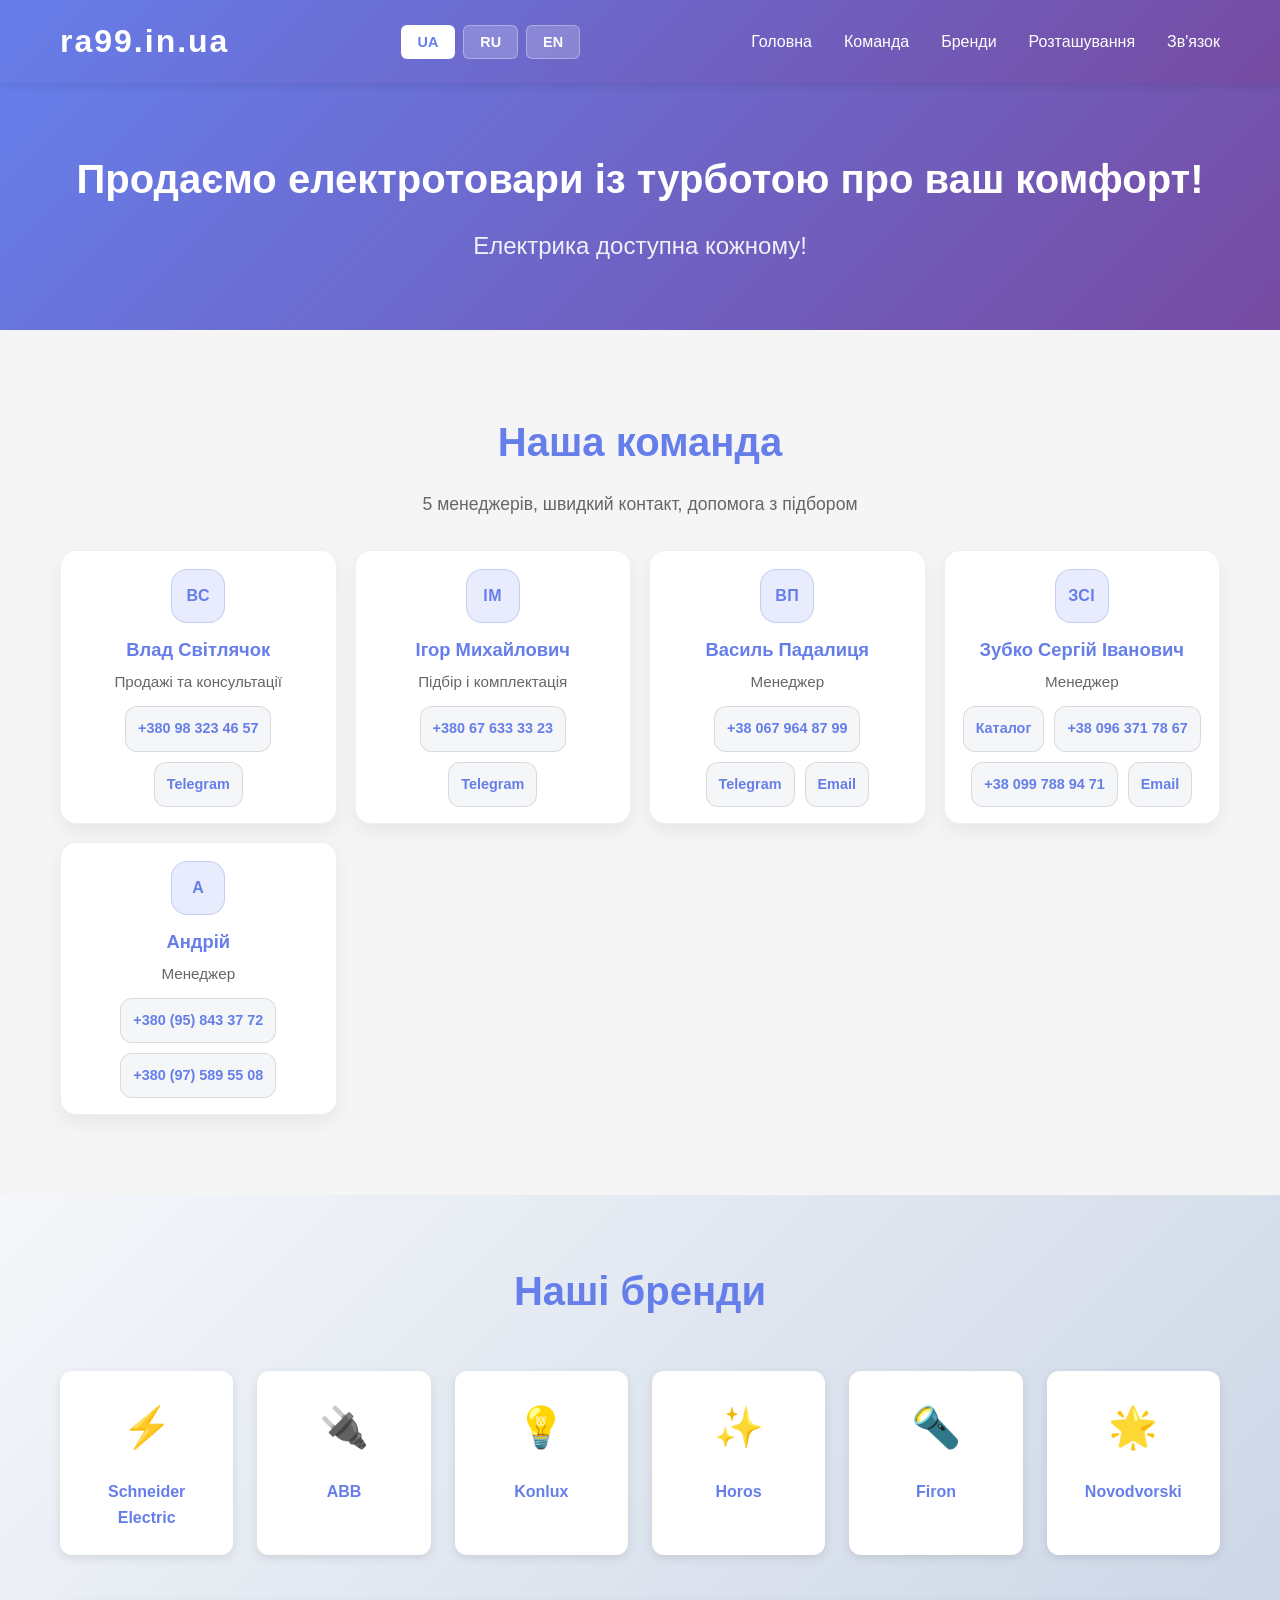
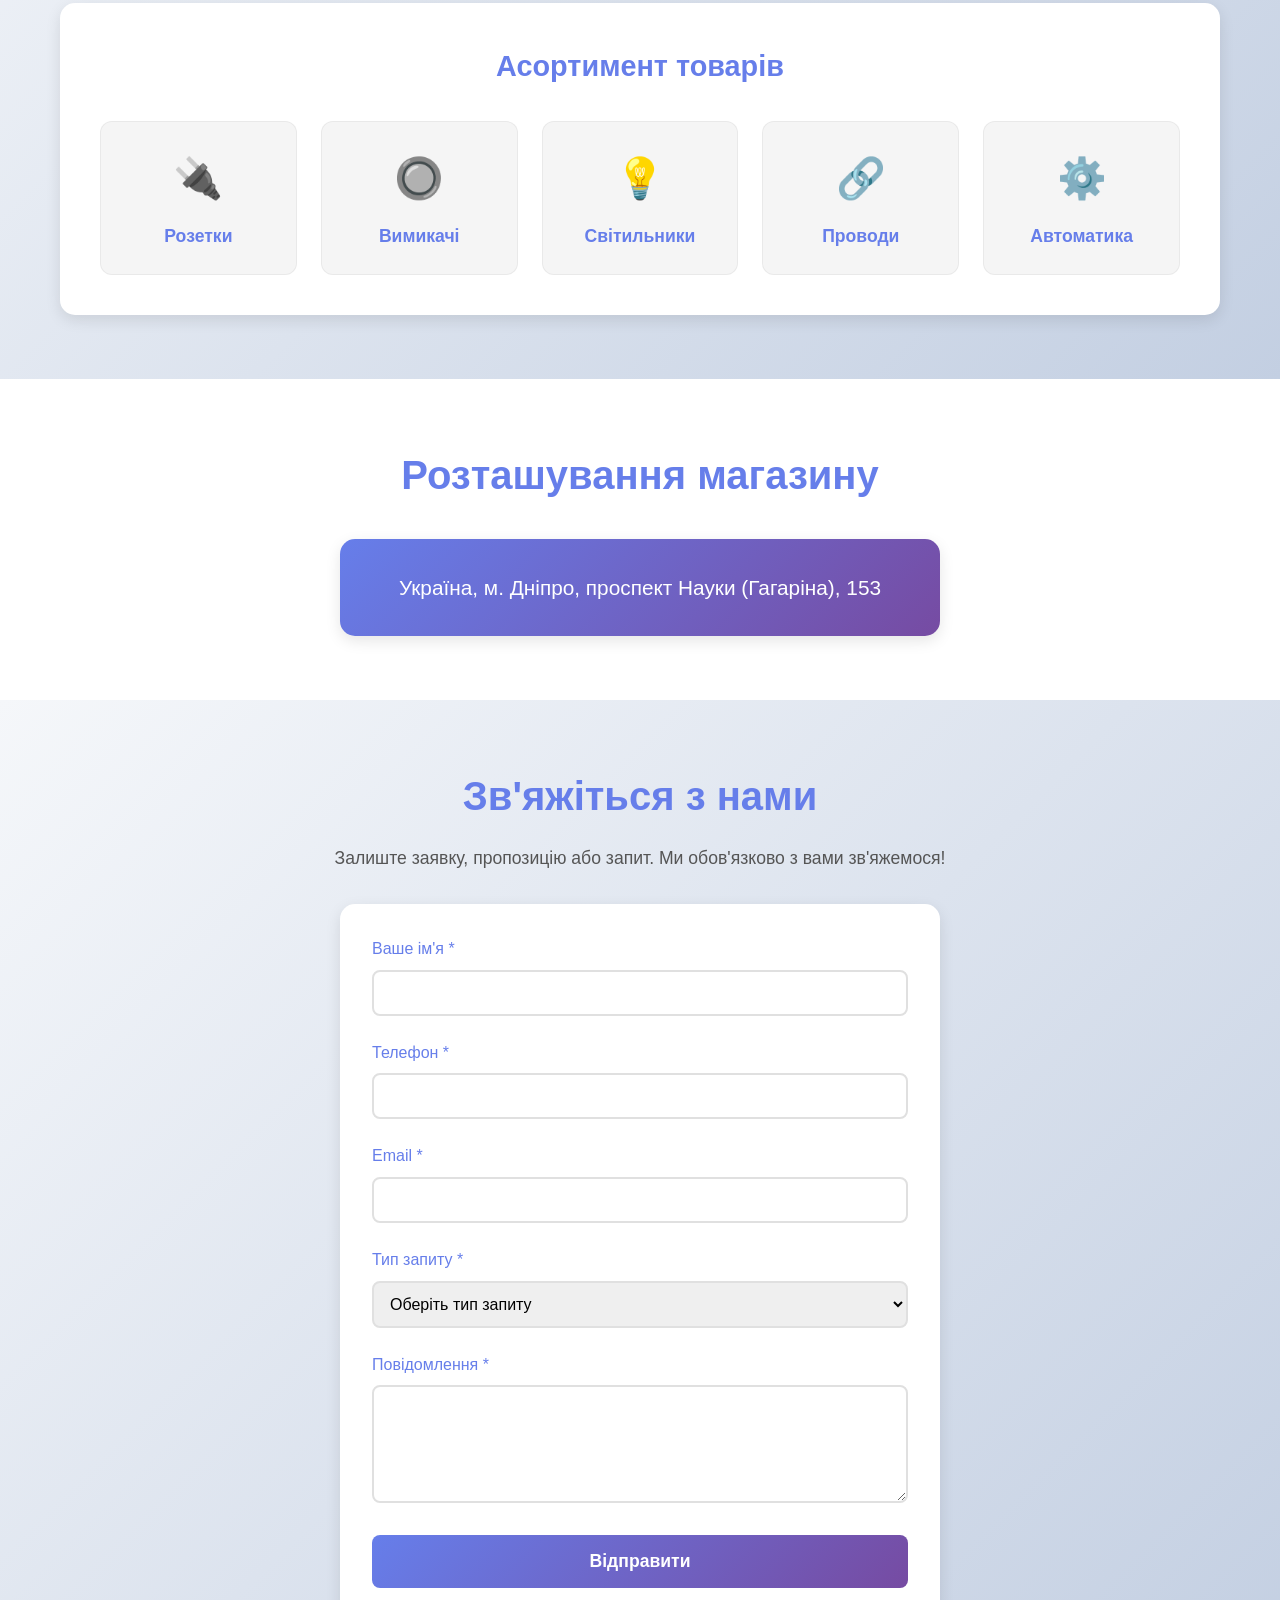
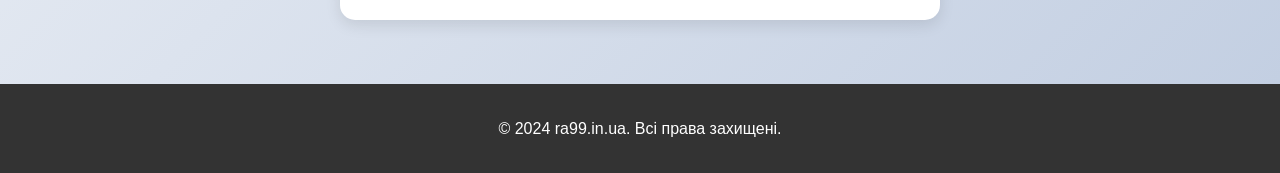
==== commit a9180cb6: "Add files via upload" ====
--- a/index.html
+++ b/index.html
@@ -38,7 +38,7 @@
         <section class="team" id="team">
             <div class="container">
                 <h2 class="section-title" data-i18n="team.title">Наша команда</h2>
-                <p class="section-subtitle" data-i18n="team.subtitle">2 человека, быстрый контакт, помощь с подбором</p>
+                <p class="section-subtitle" data-i18n="team.subtitle">5 менеджерів, швидкий контакт, допомога з підбором</p>
 
                 <div class="team-grid">
                     <!-- Влад -->
@@ -66,6 +66,49 @@
                             <a class="team-link" href="https://t.me/+380676333323" target="_blank" rel="noopener noreferrer">
                                 Telegram
                             </a>
+                        </div>
+                    </article>
+
+                    <!-- Василь -->
+                    <article class="team-card">
+                        <div class="avatar">ВП</div>
+                        <h3 class="team-name" data-i18n="team.vasil.name">Василь Падалиця</h3>
+                        <p class="team-role" data-i18n="team.vasil.role">Менеджер</p>
+
+                        <div class="team-links">
+                            <a class="team-link" href="tel:+380679648799">+38 067 964 87 99</a>
+                            <a class="team-link" href="https://t.me/+380679648799" target="_blank" rel="noopener noreferrer">
+                                Telegram
+                            </a>
+                            <a class="team-link" href="mailto:vasil.ra99@gmail.com">Email</a>
+                        </div>
+                    </article>
+
+                    <!-- Сергій -->
+                    <article class="team-card">
+                        <div class="avatar">ЗСІ</div>
+                        <h3 class="team-name" data-i18n="team.sergiy.name">Зубко Сергій Іванович</h3>
+                        <p class="team-role" data-i18n="team.sergiy.role">Менеджер</p>
+
+                        <div class="team-links">
+                            <a class="team-link" href="https://LED-SVET-DNEPR.uaprom.net" target="_blank" rel="noopener noreferrer" data-i18n="team.catalog">
+                                Каталог
+                            </a>
+                            <a class="team-link" href="tel:+380963717867">+38 096 371 78 67</a>
+                            <a class="team-link" href="tel:+380997889471">+38 099 788 94 71</a>
+                            <a class="team-link" href="mailto:Led.svet.dnepr@gmail.com">Email</a>
+                        </div>
+                    </article>
+
+                    <!-- Андрій -->
+                    <article class="team-card">
+                        <div class="avatar">А</div>
+                        <h3 class="team-name" data-i18n="team.andriy.name">Андрій</h3>
+                        <p class="team-role" data-i18n="team.andriy.role">Менеджер</p>
+
+                        <div class="team-links">
+                            <a class="team-link" href="tel:+380958433772">+380 (95) 843 37 72</a>
+                            <a class="team-link" href="tel:+380975895508">+380 (97) 589 55 08</a>
                         </div>
                     </article>
                 </div>
--- a/styles.css
+++ b/styles.css
@@ -131,7 +131,7 @@
 
 .team-grid {
     display: grid;
-    grid-template-columns: repeat(2, minmax(0, 1fr));
+    grid-template-columns: repeat(auto-fit, minmax(250px, 1fr));
     gap: 18px;
     margin-top: 28px;
 }
